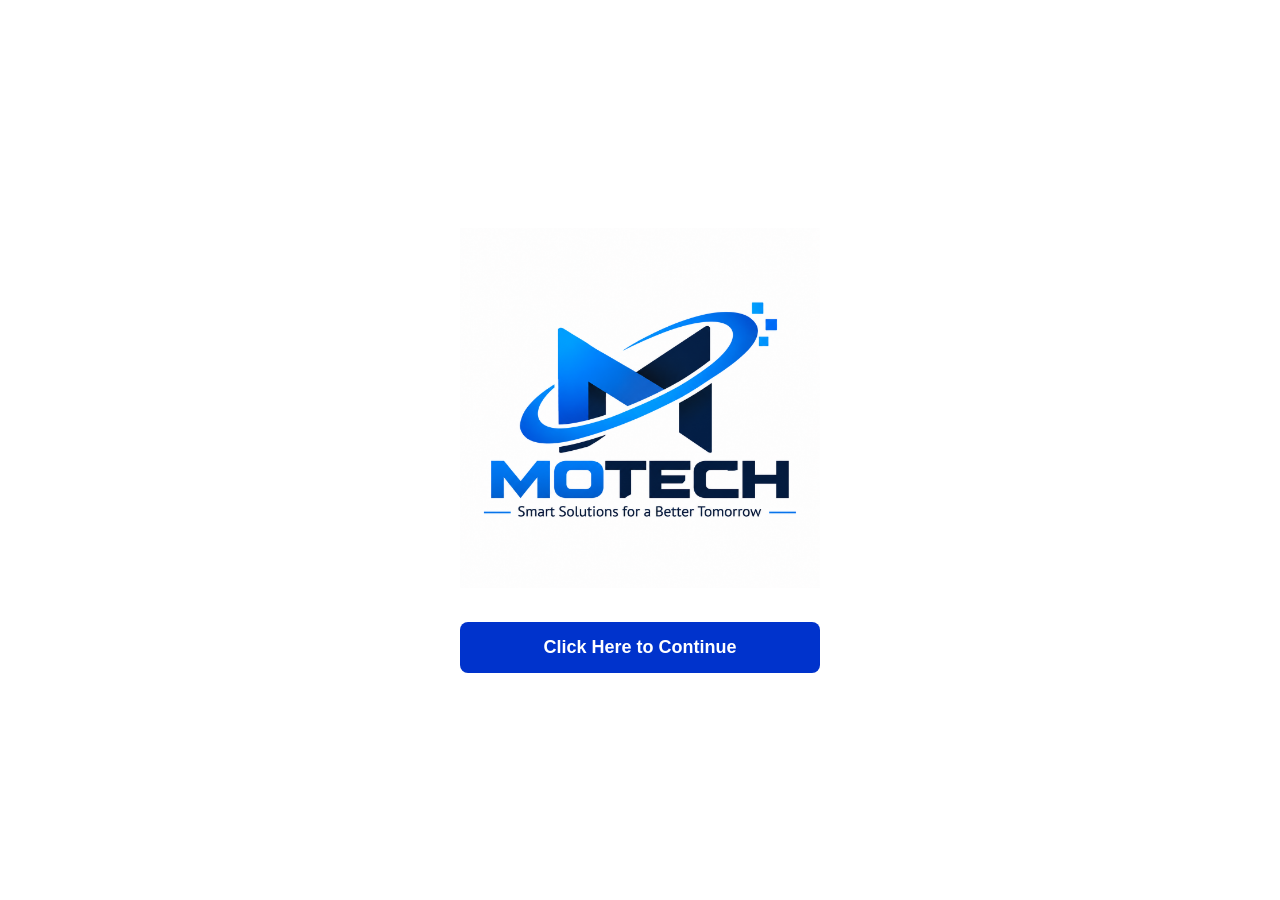
==== index.html @ 63a72506 "Add files via upload" ====
<!DOCTYPE html>
<html lang="en">
<head>
    <meta charset="UTF-8">
    <meta name="viewport" content="width=device-width, initial-scale=1.0">
    <title>Motech</title>
    <link rel="stylesheet" href="style.css">
    <link rel="stylesheet" href="https://cloudflare.com">
</head>
<body>

    <!-- Splash Screen Page -->
    <div id="splash-screen" class="splash-container">
        <img src="MOTECH Logo.png" alt="Motech Logo" class="logo">
        <button id="continue-btn" class="btn">Click Here to Continue</button>
    </div>

    <div id="main-site" class="main-container" style="display: none;">
        
        <!-- Navigation Header -->
        <header class="navbar">
            <nav>
                <ul>
                    <li><a href="#" class="nav-link active">Home</a></li>
                    <li><a href="#" class="nav-link">Our services</a></li>
                    <li><a href="#" class="nav-link">Contact</a></li>
                    <li><a href="#" class="nav-link">About us</a></li>
                </ul>
            </nav>
        </header>

        <!-- Home Page Content Section -->
        <section id="home-section" class="content-section" style="background-image: url('home\ background.jpg');">
            <div class="overlay">
                <div class="home-content">
                    <ul class="services-list">
                        <li>★ Electronic services</li>
                        <li>★ Electrical installations</li>
                        <li>★ Network installation</li>
                    </ul>
                    <p class="hero-text">
                        Motech delivers high-precision electronic services, reliable electrical installation, and high-speed network installation engineered as smart solutions for a better tomorrow
                    </p>
                </div>
            </div>
        </section>

        <!-- Our Services Menu Section -->
        <section id="services-section" class="content-section" style="background-image: url('home\ background.jpg'); display: none;">
            <div class="overlay-services">
                <div class="services-menu-container">
                    <button class="service-menu-btn">Electronic Services</button>
                    <button class="service-menu-btn">Electrical Installations</button>
                    <button class="service-menu-btn">Network Installation</button>
                </div>
            </div>
        </section>
                <!-- Electronic Services Detailed Page -->
        <section id="electronic-services-page" class="content-section scrollable-view" style="display: none;">
            <div class="detailed-services-container">
                
                <!-- 3x3 Grid of Electronic Items -->
                <div class="electronics-grid">
                    <div class="grid-item"><img src="tv.jpg" alt="TV"></div>
                    <div class="grid-item"><img src="phones.jpg" alt="Phone"></div>
                    <div class="grid-item"><img src="electric dry iron.jpg" alt="Iron"></div>
                    
                    <div class="grid-item"><img src="speaker.jpg" alt="Speaker"></div>
                    <div class="grid-item"><img src="electric cattle.jpg" alt="Kettle"></div>
                    <div class="grid-item"><img src="microwave oven.jpg" alt="Microwave"></div>
                    
                    <div class="grid-item"><img src="laptop.jpg" alt="Laptop"></div>
                    <div class="grid-item"><img src="bluetooth radio.jpg" alt="Radio"></div>
                    <div class="grid-item"><img src="headphones.jpg" alt="Headphones"></div>
                </div>

                <!-- Description Text Block -->
                <div class="details-text-block">
                    <p>At MOTECH , we provide professional electronic repair, maintenance,and troubleshooting services for a wide range of electronic devices.</p>
                    <p>From televisions, radios, and mobile phones to speakers, amplifiers, computers, and other electronic equipment, our skilled technicians are dedicated to diagnosing and fixing faults with precision and care.</p>
                    <p>Whether it's a minor repair, component replacement, or a complex electronic problem, we deliver reliable, affordable, and quality solutions to keep your devices working perfectly.</p>
                </div>

                <!-- Back Button -->
                <div class="back-btn-container">
                    <button id="electronic-back-btn" class="back-navigation-btn">Back</button>
                </div>

            </div>
        </section>
                <section id="electrical-installations-page" class="content-section scrollable-view" style="display: none;">
            <div class="detailed-services-container">
                
                <div class="gallery-grid">
                    <div class="gallery-item large"><img src="man in wires.jpg" alt="Electrical Work"></div>
                    <div class="gallery-item-group">
                        <div class="gallery-item small"><img src="house wires.jpg" alt="Wiring"></div>
                        <div class="gallery-item small"><img src="Electricians.jpg" alt="Indoor Work"></div>
                    </div>
                    <div class="gallery-item large"><img src="fan install.jpg" alt="Fan Work"></div>
                </div>

                <h2 class="section-subtitle">Domestic Installation</h2>

                <div class="details-text-block">
                    <p>At MOTECH , we provide reliable and professional electrical installation services for homes, offices, and commercial buildings.</p>
                    <p>From house wiring, lighting systems, ceiling fans, and power sockets to electrical panels and other electrical fittings, our team ensures safe, efficient, and high-quality installations.</p>
                    <p>We bring power to your spaces with precision, safety, and professionalism.</p>
                </div>

                <div class="back-btn-container">
                    <button id="electrical-back-btn" class="back-navigation-btn">Back</button>
                </div>

            </div>
        </section>
                <!-- Network Installation Detailed Page -->
        <section id="network-installation-page" class="content-section scrollable-view" style="display: none;">
            <div class="detailed-services-container">
                
                <div class="gallery-grid">
                    <div class="gallery-item large"><img src="network1.jpg" alt="Network Wall Setup"></div>
                    <div class="gallery-item-group">
                        <div class="gallery-item small"><img src="network2.jpg" alt="Cabling Detail"></div>
                        <div class="gallery-item small"><img src="network3.jpg" alt="Technician Working"></div>
                    </div>
                </div>

                <div class="details-text-block">
                    <p>At MOTECH , we provide reliable network installation and configuration services for homes, offices, and businesses.</p>
                    <p>From router and Wi-Fi access point installation to network cabling, internet setup, and wireless network configuration, we ensure fast, stable, and secure connectivity.</p>
                    <p>Our goal is to keep you connected with efficient networking solutions tailored to your needs.</p>
                </div>

                <div class="back-btn-container">
                    <button id="network-back-btn" class="back-navigation-btn">Back</button>
                </div>

            </div>
        </section>
                <!-- Contact Page Section -->
        <section id="contact-section" class="content-section" style="background-image: url('home\ background.jpg'); display: none;">
            <div class="overlay">
                <div class="contact-content">
                    <h2 class="contact-title">Get In Touch With Us</h2>
                    <p class="contact-intro">
                        Have a project in mind or need professional technical assistance? MOTECH is here to help! Whether you need electronic repairs, electrical installations, or network solutions, we're just a message or call away. Contact us today, and let's find the right solution for your needs.
                    </p>
                    
                                          <div class="contact-methods">
                        <div class="contact-channel">
                            <p class="channel-label"><img src="phone icon.jpg" alt="Phone" class="wa-icon"> Phone:</p>
                            <p class="channel-detail">+ 250 796315285</p>
                            <p class="channel-detail">+ 250 729175748</p>
                        </div>

                        <div class="contact-channel">
                            <p class="channel-label"><img src="email icon.png" alt="Email" class="wa-icon"> Email Address:</p>
                            <p class="channel-detail highlight-email">motechcompany001@gmail.com</p>
                        </div>

                        <div class="contact-channel">
                            <p class="channel-label"><img src="whatsapp icon.jpg" alt="WhatsApp" class="wa-icon"> whatsapp number:</p>
                            <p class="channel-detail">+250 789813896</p>
                        </div>
                    </div>



        </section>
                <!-- About Us Page Section -->
        <section id="about-us-section" class="content-section" style="background-image: url('home\ background.jpg'); display: none;">
            <div class="overlay">
                <div class="about-content">
                    <p class="about-text">
                        MOTECH is a technology and technical services company dedicated to providing reliable solutions in electrical installation, electronic repair, and network installation. We specialize in helping individuals, homes, and businesses solve technical challenges through quality workmanship innovation, and professional service. Although we operate remotely, we are committed to delivering convenient, efficient, and dependable services wherever our clients need us. At MOTECH, our mission is to make technology work better for everyone.
                    </p>
                    
                    <h2 class="about-heading">Our Mission</h2>
                    
                    <p class="about-text">
                        Our mission is to provide affordable, reliable, and high-quality technical services that meet our clients' needs. We aim to deliver practical solutions through professionalism, innovation, and customer satisfaction.
                    </p>
                </div>
            </div>
        </section>






    </div>

    <script src="script.js"></script>
</body>
</html>
---- style.css ----
* {
    margin: 0;
    padding: 0;
    box-sizing: border-box;
    font-family: Arial, sans-serif;
}

body {
    background-color: #ffffff;
    display: flex;
    justify-content: center;
    align-items: center;
    min-height: 100vh;
}

.splash-container {
    text-align: center;
    max-width: 400px;
    width: 100%;
    padding: 20px;
}

.logo {
    max-width: 100%;
    height: auto;
    margin-bottom: 30px;
}

.btn {
    background-color: #0033cc;
    color: #ffffff;
    border: none;
    border-radius: 8px;
    padding: 15px 0;
    width: 100%;
    font-size: 18px;
    font-weight: bold;
    cursor: pointer;
    transition: background-color 0.2s ease;
}

.btn:hover {
    background-color: #002299;
}
/* Navigation Header Styles */
.navbar {
    width: 100%;
    position: fixed;
    top: 0;
    left: 0;
    z-index: 1000;
    padding: 20px;
}

.navbar ul {
    list-style: none;
    display: flex;
    justify-content: flex-start;
    gap: 30px;
    padding-left: 20px;
}

.nav-link {
    color: #ffffff;
    text-decoration: none;
    font-size: 16px;
    font-weight: bold;
    padding-bottom: 5px;
    opacity: 0.8;
    transition: opacity 0.2s ease;
}

.nav-link:hover, .nav-link.active {
    opacity: 1;
}

.nav-link.active {
    border-bottom: 3px solid #ffffff;
}

.main-container {
    width: 100%;
    min-height: 100vh;
}

.content-section {
    width: 100%;
    height: 100vh;
    background-size: cover;
    background-position: center;
    background-repeat: no-repeat;
    position: relative;
}

.overlay {
    background-color: rgba(0, 0, 0, 0.65);
    width: 100%;
    height: 100%;
    display: flex;
    align-items: flex-start;
    padding-top: 100px;
    padding-left: 40px;
}

.home-content {
    max-width: 800px;
    color: #ffffff;
}

.services-list {
    list-style: none;
    margin-bottom: 30px;
}

.services-list li {
    font-size: 18px;
    margin-bottom: 10px;
    font-weight: 500;
}

.hero-text {
    font-size: 24px;
    line-height: 1.5;
    font-weight: bold;
}
.overlay-services {
    background-color: rgba(0, 0, 0, 0.65);
    width: 100%;
    height: 100%;
    display: flex;
    justify-content: center;
    align-items: center;
    padding: 20px;
}

.services-menu-container {
    display: flex;
    flex-direction: column;
    gap: 20px;
    width: 100%;
    max-width: 600px;
}

.service-menu-btn {
    background-color: #e0e0e0;
    color: #000000;
    border: none;
    border-radius: 12px;
    padding: 25px 20px;
    font-size: 22px;
    font-weight: bold;
    text-align: center;
    cursor: pointer;
    box-shadow: 0 4px 6px rgba(0, 0, 0, 0.1);
    transition: background-color 0.2s ease, transform 0.1s ease;
}

.service-menu-btn:hover {
    background-color: #d0d0d0;
    transform: translateY(-2px);
}
/* Scrollable View Configuration */
.scrollable-view {
    height: 100vh;
    overflow-y: auto;
    background-color: #ffffff;
    padding-top: 80px;
}

.detailed-services-container {
    max-width: 600px;
    margin: 0 auto;
    padding: 20px;
    display: flex;
    flex-direction: column;
    align-items: center;
}

/* 3x3 Grid of Electronic Items */
.electronics-grid {
    display: grid;
    grid-template-columns: repeat(3, 150px);
    gap: 25px;
    justify-content: center;
    margin-bottom: 40px;
}

.grid-item {
    display: flex;
    justify-content: center;
    align-items: center;
    width: 150px;
    height: 130px;
}

.grid-item img {
    max-width: 100%;
    max-height: 100%;
    object-fit: contain;
}

/* Description Text Block */
.details-text-block {
    color: #333333;
    font-size: 16px;
    line-height: 1.6;
    text-align: left;
    margin-bottom: 40px;
    width: 100%;
}

.details-text-block p {
    margin-bottom: 15px;
}

/* Centered Back Button styling */
.back-btn-container {
    width: 100%;
    display: flex;
    justify-content: center;
    margin-bottom: 40px;
}

.back-navigation-btn {
    background-color: #d8d8d8;
    color: #0033cc;
    border: none;
    border-radius: 12px;
    padding: 15px 60px;
    font-size: 18px;
    font-weight: bold;
    cursor: pointer;
    transition: background-color 0.2s ease;
}

.back-navigation-btn:hover {
    background-color: #c8c8c8;
}
.gallery-grid {
    display: flex;
    gap: 15px;
    width: 100%;
    margin-bottom: 30px;
}

.gallery-item {
    flex: 1;
    display: flex;
    justify-content: center;
    align-items: center;
    overflow: hidden;
}

.gallery-item.large {
    height: 320px;
}

.gallery-item-group {
    flex: 1;
    display: flex;
    flex-direction: column;
    gap: 15px;
    height: 320px;
}

.gallery-item.small {
    height: 152px;
}

.gallery-grid img {
    width: 100%;
    height: 100%;
    object-fit: cover;
    border-radius: 4px;
}

.section-subtitle {
    color: #0033cc;
    font-size: 24px;
    font-weight: bold;
    text-align: center;
    margin-bottom: 25px;
    width: 100%;
}
.contact-content {
    max-width: 800px;
    color: #ffffff;
    margin-top: 40px;
}

.contact-title {
    font-size: 32px;
    font-weight: bold;
    margin-bottom: 20px;
}

.contact-intro {
    font-size: 16px;
    line-height: 1.6;
    margin-bottom: 35px;
    opacity: 0.9;
}

.contact-methods {
    display: flex;
    flex-direction: column;
    gap: 25px;
}

.contact-channel {
    display: flex;
    flex-direction: column;
    gap: 5px;
}

.channel-label {
    font-size: 18px;
    font-weight: bold;
    display: flex;
    align-items: center;
    gap: 10px;
}

.channel-label i {
    font-size: 18px;
    width: 20px;
}

.wa-icon {
    width: 20px;
    height: 20px;
    object-fit: contain;
}

.channel-detail {
    font-size: 16px;
    padding-left: 30px;
}

.highlight-email {
    font-weight: bold;
}
.about-content {
    max-width: 800px;
    color: #ffffff;
    margin-top: 40px;
}

.about-text {
    font-size: 16px;
    line-height: 1.6;
    margin-bottom: 30px;
    text-align: left;
}

.about-heading {
    font-size: 28px;
    font-weight: bold;
    margin-top: 20px;
    margin-bottom: 20px;
}
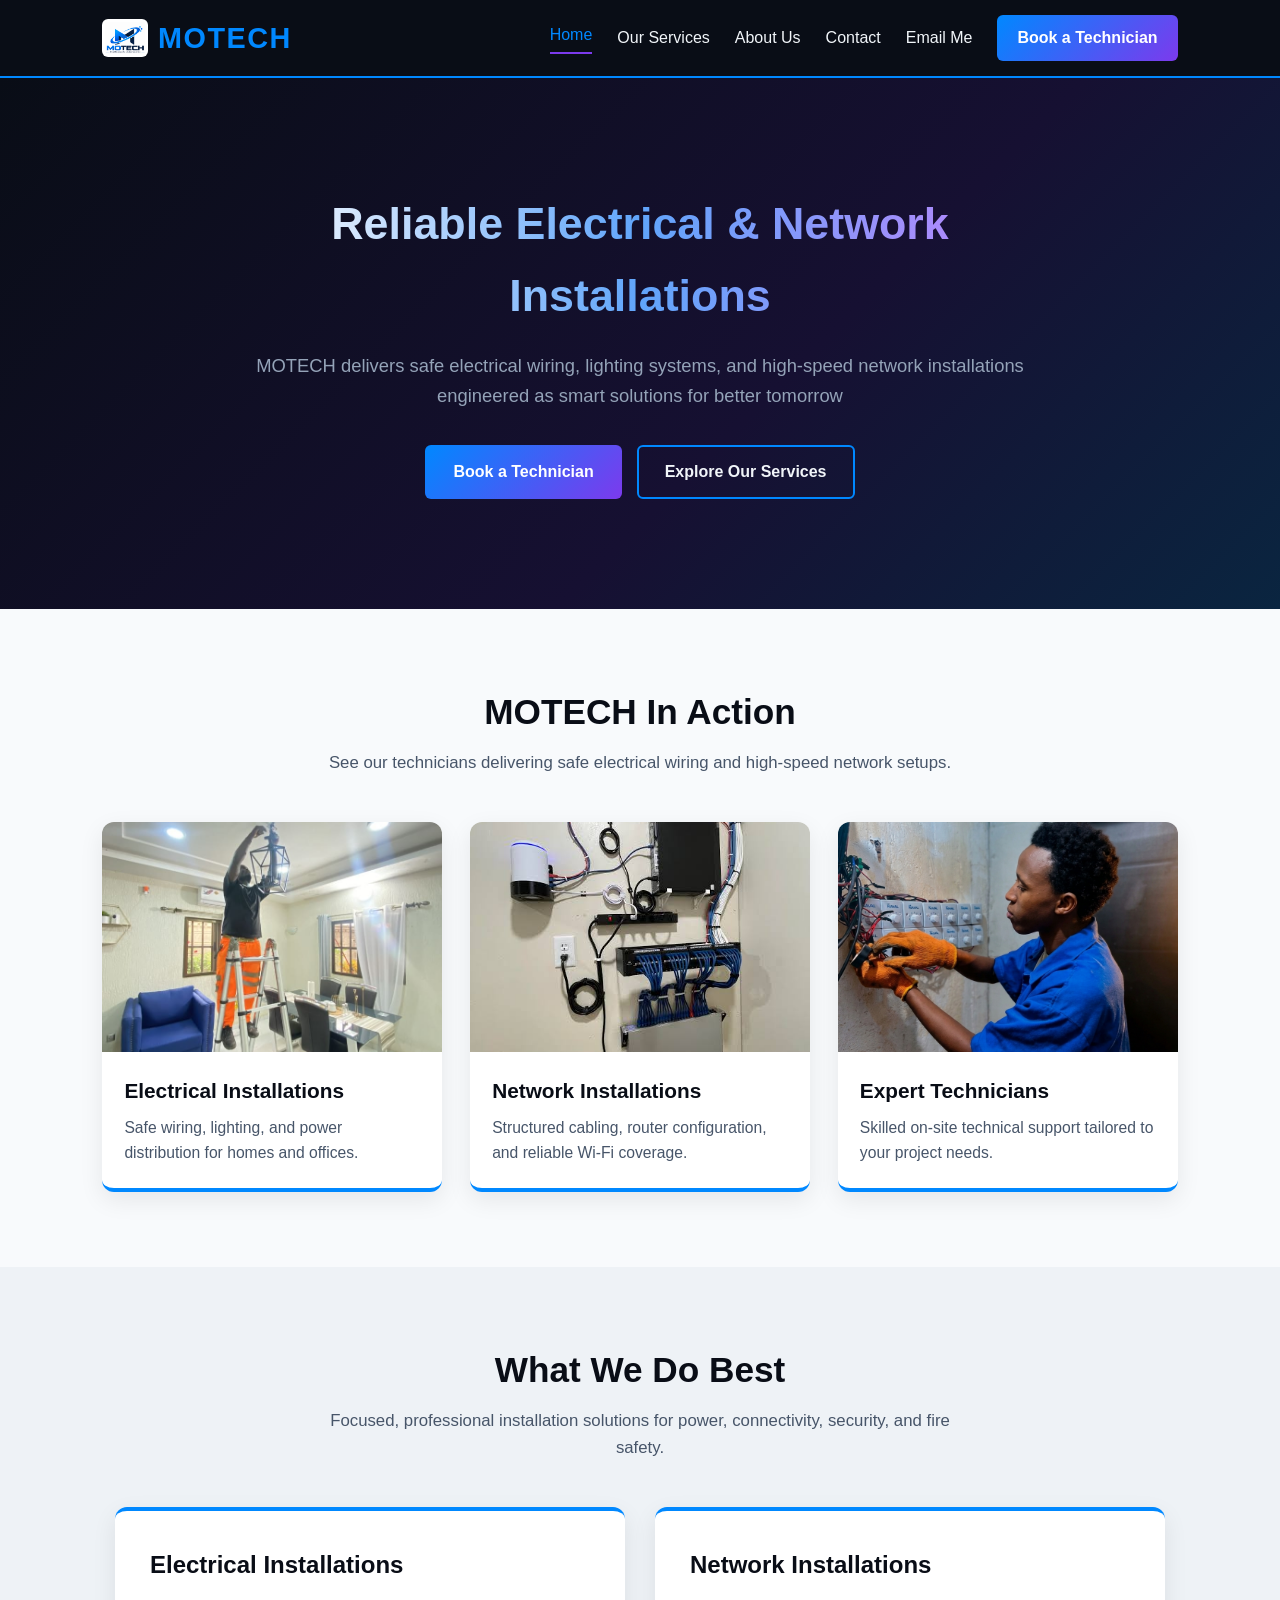
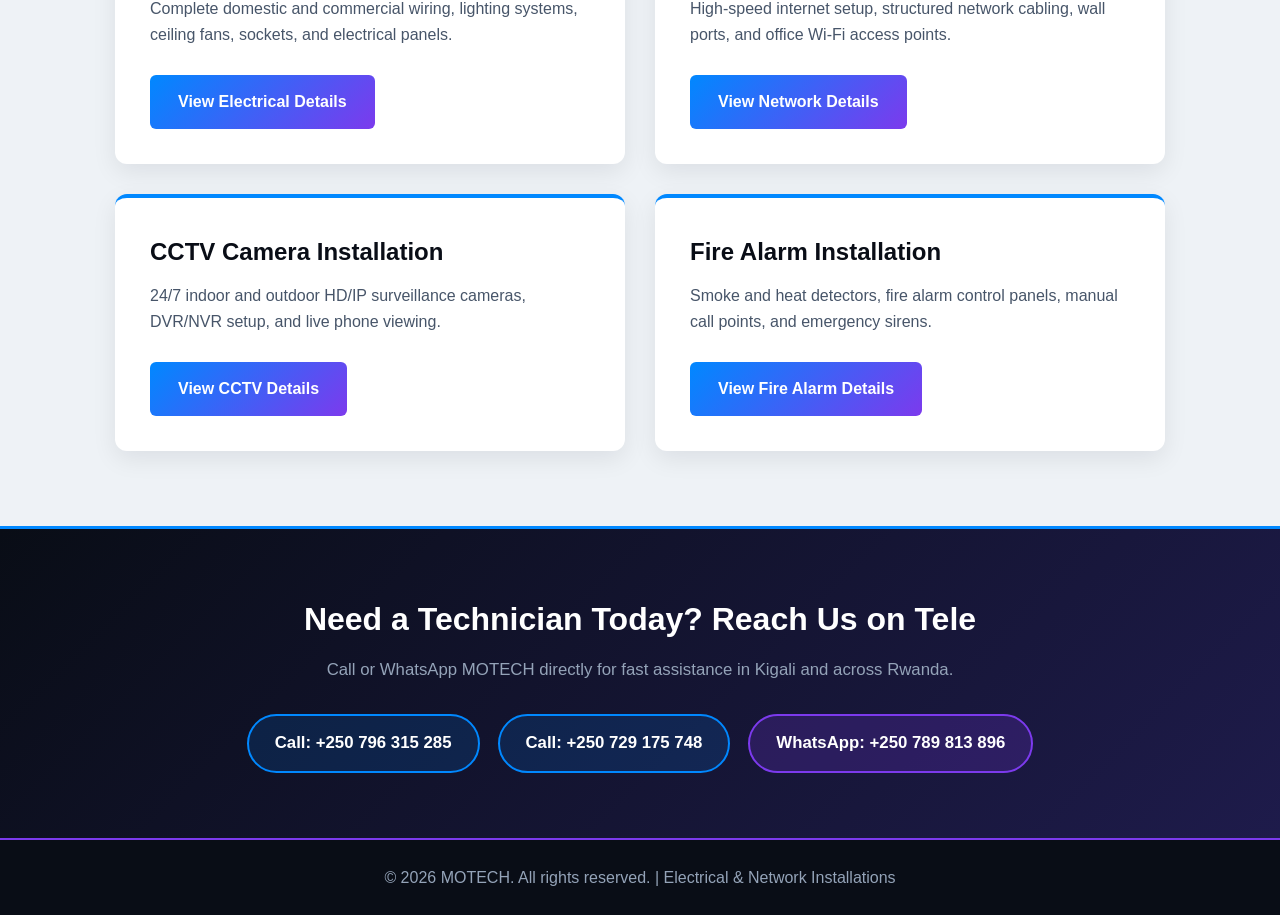
==== commit 1ee1fe86: "Add files via upload" ====
--- a/index.html
+++ b/index.html
@@ -3,194 +3,127 @@
 <head>
     <meta charset="UTF-8">
     <meta name="viewport" content="width=device-width, initial-scale=1.0">
-    <title>Motech</title>
+    <title>MOTECH | Home - Electrical & Network Installations</title>
     <link rel="stylesheet" href="style.css">
-    <link rel="stylesheet" href="https://cloudflare.com">
 </head>
 <body>
 
-    <!-- Splash Screen Page -->
-    <div id="splash-screen" class="splash-container">
-        <img src="MOTECH Logo.png" alt="Motech Logo" class="logo">
-        <button id="continue-btn" class="btn">Click Here to Continue</button>
-    </div>
+    <!-- Navigation Bar -->
+    <header class="navbar">
+        <div class="logo">
+            <a href="index.html">
+                <img src="logo.png" alt="MOTECH Logo" class="nav-logo">
+                <span>MOTECH</span>
+            </a>
+        </div>
+        
+        <nav class="nav-links" id="navLinks">
+            <a href="index.html" class="active">Home</a>
+            <a href="services.html">Our Services</a>
+            <a href="about.html">About Us</a>
+            <a href="contact.html">Contact</a>
+            <a href="https://google.com" target="_blank">Email Me</a>            <a href="book.html" class="book-btn">Book a Technician</a>
+        </nav>
 
-    <div id="main-site" class="main-container" style="display: none;">
-        
-        <!-- Navigation Header -->
-        <header class="navbar">
-            <nav>
-                <ul>
-                    <li><a href="#" class="nav-link active">Home</a></li>
-                    <li><a href="#" class="nav-link">Our services</a></li>
-                    <li><a href="#" class="nav-link">Contact</a></li>
-                    <li><a href="#" class="nav-link">About us</a></li>
-                </ul>
-            </nav>
-        </header>
+        <!-- Mobile Menu Icon -->
+        <div class="menu-icon" id="menuIcon">&#9776;</div>
+    </header>
 
-        <!-- Home Page Content Section -->
-        <section id="home-section" class="content-section" style="background-image: url('home\ background.jpg');">
-            <div class="overlay">
-                <div class="home-content">
-                    <ul class="services-list">
-                        <li>★ Electronic services</li>
-                        <li>★ Electrical installations</li>
-                        <li>★ Network installation</li>
-                    </ul>
-                    <p class="hero-text">
-                        Motech delivers high-precision electronic services, reliable electrical installation, and high-speed network installation engineered as smart solutions for a better tomorrow
-                    </p>
+    <!-- Home / Hero Section -->
+    <section class="hero">
+        <div class="hero-content">
+            <h1>Reliable Electrical & Network Installations</h1>
+            <p>MOTECH delivers safe electrical wiring, lighting systems, and high-speed network installations engineered as smart solutions for better tomorrow</p>
+            
+            <div class="hero-buttons">
+                <a href="book.html" class="btn-primary">Book a Technician</a>
+                <a href="services.html" class="btn-secondary">Explore Our Services</a>
+            </div>
+        </div>
+    </section>
+
+    <!-- Our Work / Technician Photo Gallery -->
+    <section class="home-gallery">
+        <h2>MOTECH In Action</h2>
+        <p class="section-subtitle">See our technicians delivering safe electrical wiring and high-speed network setups.</p>
+
+        <div class="gallery-grid">
+            <div class="gallery-card">
+                <img src="Electricians.jpg" alt="MOTECH Electrical Installation">
+                <div class="gallery-caption">
+                    <h3>Electrical Installations</h3>
+                    <p>Safe wiring, lighting, and power distribution for homes and offices.</p>
                 </div>
             </div>
-        </section>
 
-        <!-- Our Services Menu Section -->
-        <section id="services-section" class="content-section" style="background-image: url('home\ background.jpg'); display: none;">
-            <div class="overlay-services">
-                <div class="services-menu-container">
-                    <button class="service-menu-btn">Electronic Services</button>
-                    <button class="service-menu-btn">Electrical Installations</button>
-                    <button class="service-menu-btn">Network Installation</button>
+            <div class="gallery-card">
+                <img src="network2.jpg" alt="MOTECH Network Cabling and Setup">
+                <div class="gallery-caption">
+                    <h3>Network Installations</h3>
+                    <p>Structured cabling, router configuration, and reliable Wi-Fi coverage.</p>
                 </div>
             </div>
-        </section>
-                <!-- Electronic Services Detailed Page -->
-        <section id="electronic-services-page" class="content-section scrollable-view" style="display: none;">
-            <div class="detailed-services-container">
-                
-                <!-- 3x3 Grid of Electronic Items -->
-                <div class="electronics-grid">
-                    <div class="grid-item"><img src="tv.jpg" alt="TV"></div>
-                    <div class="grid-item"><img src="phones.jpg" alt="Phone"></div>
-                    <div class="grid-item"><img src="electric dry iron.jpg" alt="Iron"></div>
-                    
-                    <div class="grid-item"><img src="speaker.jpg" alt="Speaker"></div>
-                    <div class="grid-item"><img src="electric cattle.jpg" alt="Kettle"></div>
-                    <div class="grid-item"><img src="microwave oven.jpg" alt="Microwave"></div>
-                    
-                    <div class="grid-item"><img src="laptop.jpg" alt="Laptop"></div>
-                    <div class="grid-item"><img src="bluetooth radio.jpg" alt="Radio"></div>
-                    <div class="grid-item"><img src="headphones.jpg" alt="Headphones"></div>
+
+            <div class="gallery-card">
+                <img src="Zion.jpg" alt="MOTECH Technician On-Site">
+                <div class="gallery-caption">
+                    <h3>Expert Technicians</h3>
+                    <p>Skilled on-site technical support tailored to your project needs.</p>
                 </div>
+            </div>
+        </div>
+    </section>
 
-                <!-- Description Text Block -->
-                <div class="details-text-block">
-                    <p>At MOTECH , we provide professional electronic repair, maintenance,and troubleshooting services for a wide range of electronic devices.</p>
-                    <p>From televisions, radios, and mobile phones to speakers, amplifiers, computers, and other electronic equipment, our skilled technicians are dedicated to diagnosing and fixing faults with precision and care.</p>
-                    <p>Whether it's a minor repair, component replacement, or a complex electronic problem, we deliver reliable, affordable, and quality solutions to keep your devices working perfectly.</p>
-                </div>
+    <!-- Quick Services Overview -->
+    <!-- Quick Services Overview -->
+    <section class="home-services-preview">
+        <h2>What We Do Best</h2>
+        <p class="section-subtitle">Focused, professional installation solutions for power, connectivity, security, and fire safety.</p>
 
-                <!-- Back Button -->
-                <div class="back-btn-container">
-                    <button id="electronic-back-btn" class="back-navigation-btn">Back</button>
-                </div>
+        <div class="services-container">
+            <div class="service-card">
+                <h3>Electrical Installations</h3>
+                <p>Complete domestic and commercial wiring, lighting systems, ceiling fans, sockets, and electrical panels.</p>
+                <a href="electrical.html" class="btn-primary">View Electrical Details</a>
+            </div>
 
+            <div class="service-card">
+                <h3>Network Installations</h3>
+                <p>High-speed internet setup, structured network cabling, wall ports, and office Wi-Fi access points.</p>
+                <a href="network.html" class="btn-primary">View Network Details</a>
             </div>
-        </section>
-                <section id="electrical-installations-page" class="content-section scrollable-view" style="display: none;">
-            <div class="detailed-services-container">
-                
-                <div class="gallery-grid">
-                    <div class="gallery-item large"><img src="man in wires.jpg" alt="Electrical Work"></div>
-                    <div class="gallery-item-group">
-                        <div class="gallery-item small"><img src="house wires.jpg" alt="Wiring"></div>
-                        <div class="gallery-item small"><img src="Electricians.jpg" alt="Indoor Work"></div>
-                    </div>
-                    <div class="gallery-item large"><img src="fan install.jpg" alt="Fan Work"></div>
-                </div>
 
-                <h2 class="section-subtitle">Domestic Installation</h2>
+            <div class="service-card">
+                <h3>CCTV Camera Installation</h3>
+                <p>24/7 indoor and outdoor HD/IP surveillance cameras, DVR/NVR setup, and live phone viewing.</p>
+                <a href="cctv.html" class="btn-primary">View CCTV Details</a>
+            </div>
 
-                <div class="details-text-block">
-                    <p>At MOTECH , we provide reliable and professional electrical installation services for homes, offices, and commercial buildings.</p>
-                    <p>From house wiring, lighting systems, ceiling fans, and power sockets to electrical panels and other electrical fittings, our team ensures safe, efficient, and high-quality installations.</p>
-                    <p>We bring power to your spaces with precision, safety, and professionalism.</p>
-                </div>
-
-                <div class="back-btn-container">
-                    <button id="electrical-back-btn" class="back-navigation-btn">Back</button>
-                </div>
-
+            <div class="service-card">
+                <h3>Fire Alarm Installation</h3>
+                <p>Smoke and heat detectors, fire alarm control panels, manual call points, and emergency sirens.</p>
+                <a href="fire-alarm.html" class="btn-primary">View Fire Alarm Details</a>
             </div>
-        </section>
-                <!-- Network Installation Detailed Page -->
-        <section id="network-installation-page" class="content-section scrollable-view" style="display: none;">
-            <div class="detailed-services-container">
-                
-                <div class="gallery-grid">
-                    <div class="gallery-item large"><img src="network1.jpg" alt="Network Wall Setup"></div>
-                    <div class="gallery-item-group">
-                        <div class="gallery-item small"><img src="network2.jpg" alt="Cabling Detail"></div>
-                        <div class="gallery-item small"><img src="network3.jpg" alt="Technician Working"></div>
-                    </div>
-                </div>
-
-                <div class="details-text-block">
-                    <p>At MOTECH , we provide reliable network installation and configuration services for homes, offices, and businesses.</p>
-                    <p>From router and Wi-Fi access point installation to network cabling, internet setup, and wireless network configuration, we ensure fast, stable, and secure connectivity.</p>
-                    <p>Our goal is to keep you connected with efficient networking solutions tailored to your needs.</p>
-                </div>
-
-                <div class="back-btn-container">
-                    <button id="network-back-btn" class="back-navigation-btn">Back</button>
-                </div>
-
-            </div>
-        </section>
-                <!-- Contact Page Section -->
-        <section id="contact-section" class="content-section" style="background-image: url('home\ background.jpg'); display: none;">
-            <div class="overlay">
-                <div class="contact-content">
-                    <h2 class="contact-title">Get In Touch With Us</h2>
-                    <p class="contact-intro">
-                        Have a project in mind or need professional technical assistance? MOTECH is here to help! Whether you need electronic repairs, electrical installations, or network solutions, we're just a message or call away. Contact us today, and let's find the right solution for your needs.
-                    </p>
-                    
-                                          <div class="contact-methods">
-                        <div class="contact-channel">
-                            <p class="channel-label"><img src="phone icon.jpg" alt="Phone" class="wa-icon"> Phone:</p>
-                            <p class="channel-detail">+ 250 796315285</p>
-                            <p class="channel-detail">+ 250 729175748</p>
-                        </div>
-
-                        <div class="contact-channel">
-                            <p class="channel-label"><img src="email icon.png" alt="Email" class="wa-icon"> Email Address:</p>
-                            <p class="channel-detail highlight-email">motechcompany001@gmail.com</p>
-                        </div>
-
-                        <div class="contact-channel">
-                            <p class="channel-label"><img src="whatsapp icon.jpg" alt="WhatsApp" class="wa-icon"> whatsapp number:</p>
-                            <p class="channel-detail">+250 789813896</p>
-                        </div>
-                    </div>
+        </div>
+    </section>
 
 
 
-        </section>
-                <!-- About Us Page Section -->
-        <section id="about-us-section" class="content-section" style="background-image: url('home\ background.jpg'); display: none;">
-            <div class="overlay">
-                <div class="about-content">
-                    <p class="about-text">
-                        MOTECH is a technology and technical services company dedicated to providing reliable solutions in electrical installation, electronic repair, and network installation. We specialize in helping individuals, homes, and businesses solve technical challenges through quality workmanship innovation, and professional service. Although we operate remotely, we are committed to delivering convenient, efficient, and dependable services wherever our clients need us. At MOTECH, our mission is to make technology work better for everyone.
-                    </p>
-                    
-                    <h2 class="about-heading">Our Mission</h2>
-                    
-                    <p class="about-text">
-                        Our mission is to provide affordable, reliable, and high-quality technical services that meet our clients' needs. We aim to deliver practical solutions through professionalism, innovation, and customer satisfaction.
-                    </p>
-                </div>
-            </div>
-        </section>
+    <!-- Us on Tele / Quick Contact Strip -->
+    <section class="tele-banner">
+        <h2>Need a Technician Today? Reach Us on Tele</h2>
+        <p>Call or WhatsApp MOTECH directly for fast assistance in Kigali and across Rwanda.</p>
+        <div class="tele-numbers">
+            <a href="tel:+250796315285" class="tele-pill">Call: +250 796 315 285</a>
+            <a href="tel:+250729175748" class="tele-pill">Call: +250 729 175 748</a>
+            <a href="https://wa.me" target="_blank" class="tele-pill whatsapp-pill">WhatsApp: +250 789 813 896</a>
+        </div>
+    </section>
 
-
-
-
-
-
-    </div>
+    <!-- Footer -->
+    <footer class="footer">
+        <p>&copy; 2026 MOTECH. All rights reserved. | Electrical & Network Installations</p>
+    </footer>
 
     <script src="script.js"></script>
 </body>
--- a/style.css
+++ b/style.css
@@ -1,361 +1,627 @@
+/* Global Reset & Color Variables */
+:root {
+    --bg-dark: #090D16;
+    --bg-card: #111827;
+    --bg-light: #F8FAFC;
+    --motech-blue: #0088FF;
+    --motech-purple: #7C3AED;
+    --text-dark: #1E293B;
+    --text-light: #F1F5F9;
+    --text-muted: #94A3B8;
+}
+
 * {
     margin: 0;
     padding: 0;
     box-sizing: border-box;
-    font-family: Arial, sans-serif;
+    font-family: 'Segoe UI', Tahoma, Geneva, Verdana, sans-serif;
+    scroll-behavior: smooth;
 }
 
 body {
-    background-color: #ffffff;
+    background-color: var(--bg-light);
+    color: var(--text-dark);
+    line-height: 1.6;
+}
+
+/* Navigation Bar */
+.navbar {
+    background-color: var(--bg-dark);
+    padding: 15px 8%;
+    display: flex;
+    justify-content: space-between;
+    align-items: center;
+    position: sticky;
+    top: 0;
+    z-index: 1000;
+    border-bottom: 2px solid var(--motech-blue);
+}
+
+.logo a {
+    color: var(--motech-blue);
+    font-size: 1.8rem;
+    font-weight: 800;
+    text-decoration: none;
+    letter-spacing: 1.5px;
+}
+
+.nav-links {
+    display: flex;
+    align-items: center;
+    gap: 25px;
+}
+
+.nav-links a {
+    color: var(--text-light);
+    text-decoration: none;
+    font-weight: 500;
+    transition: color 0.3s ease;
+}
+
+.nav-links a:hover {
+    color: var(--motech-blue);
+}
+
+.nav-links .book-btn {
+    background: linear-gradient(135deg, var(--motech-blue), var(--motech-purple));
+    padding: 10px 20px;
+    border-radius: 6px;
+    color: #FFFFFF;
+    font-weight: 600;
+}
+
+.nav-links .book-btn:hover {
+    opacity: 0.9;
+    color: #FFFFFF;
+}
+
+.menu-icon {
+    display: none;
+    color: var(--text-light);
+    font-size: 1.8rem;
+    cursor: pointer;
+}
+
+/* Home / Hero Section */
+.hero {
+    background: linear-gradient(135deg, #090D16 0%, #161032 60%, #0A2540 100%);
+    color: var(--text-light);
+    padding: 110px 8%;
+    text-align: center;
+}
+
+.hero-content {
+    max-width: 800px;
+    margin: 0 auto;
+}
+
+.hero h1 {
+    font-size: 2.8rem;
+    margin-bottom: 20px;
+    background: linear-gradient(to right, #FFFFFF, #60A5FA, #C084FC);
+    -webkit-background-clip: text;
+    -webkit-text-fill-color: transparent;
+}
+
+.hero p {
+    font-size: 1.15rem;
+    color: var(--text-muted);
+    margin-bottom: 35px;
+}
+
+.hero-buttons {
     display: flex;
     justify-content: center;
-    align-items: center;
-    min-height: 100vh;
-}
-
-.splash-container {
-    text-align: center;
-    max-width: 400px;
-    width: 100%;
-    padding: 20px;
-}
-
-.logo {
-    max-width: 100%;
-    height: auto;
-    margin-bottom: 30px;
-}
-
-.btn {
-    background-color: #0033cc;
-    color: #ffffff;
+    gap: 15px;
+    flex-wrap: wrap;
+}
+
+.btn-primary {
+    background: linear-gradient(135deg, var(--motech-blue), var(--motech-purple));
+    color: #FFFFFF;
+    padding: 14px 28px;
+    border-radius: 6px;
+    text-decoration: none;
+    font-weight: 600;
     border: none;
-    border-radius: 8px;
-    padding: 15px 0;
-    width: 100%;
-    font-size: 18px;
-    font-weight: bold;
     cursor: pointer;
-    transition: background-color 0.2s ease;
-}
-
-.btn:hover {
-    background-color: #002299;
-}
-/* Navigation Header Styles */
-.navbar {
-    width: 100%;
-    position: fixed;
-    top: 0;
-    left: 0;
-    z-index: 1000;
-    padding: 20px;
-}
-
-.navbar ul {
-    list-style: none;
-    display: flex;
-    justify-content: flex-start;
-    gap: 30px;
-    padding-left: 20px;
-}
-
-.nav-link {
-    color: #ffffff;
+    font-size: 1rem;
+    transition: transform 0.2s ease, opacity 0.2s ease;
+}
+
+.btn-primary:hover {
+    transform: translateY(-2px);
+    opacity: 0.95;
+}
+
+.btn-secondary {
+    background-color: transparent;
+    color: var(--text-light);
+    border: 2px solid var(--motech-blue);
+    padding: 12px 26px;
+    border-radius: 6px;
     text-decoration: none;
-    font-size: 16px;
-    font-weight: bold;
-    padding-bottom: 5px;
-    opacity: 0.8;
-    transition: opacity 0.2s ease;
-}
-
-.nav-link:hover, .nav-link.active {
-    opacity: 1;
-}
-
-.nav-link.active {
-    border-bottom: 3px solid #ffffff;
-}
-
-.main-container {
-    width: 100%;
-    min-height: 100vh;
-}
-
-.content-section {
-    width: 100%;
-    height: 100vh;
-    background-size: cover;
-    background-position: center;
-    background-repeat: no-repeat;
-    position: relative;
-}
-
-.overlay {
-    background-color: rgba(0, 0, 0, 0.65);
-    width: 100%;
-    height: 100%;
-    display: flex;
-    align-items: flex-start;
-    padding-top: 100px;
-    padding-left: 40px;
-}
-
-.home-content {
-    max-width: 800px;
-    color: #ffffff;
-}
-
-.services-list {
-    list-style: none;
-    margin-bottom: 30px;
-}
-
-.services-list li {
-    font-size: 18px;
+    font-weight: 600;
+    transition: background-color 0.3s ease;
+}
+
+.btn-secondary:hover {
+    background-color: var(--motech-blue);
+    color: #FFFFFF;
+}
+/* Active Navigation Link */
+.nav-links a.active:not(.book-btn) {
+    color: var(--motech-blue);
+    border-bottom: 2px solid var(--motech-purple);
+    padding-bottom: 4px;
+}
+
+/* Shared Page Layout */
+.page-section {
+    padding: 70px 8%;
+    min-height: 75vh;
+}
+
+.page-section h2 {
+    text-align: center;
+    font-size: 2.3rem;
+    color: var(--bg-dark);
     margin-bottom: 10px;
-    font-weight: 500;
-}
-
-.hero-text {
-    font-size: 24px;
-    line-height: 1.5;
-    font-weight: bold;
-}
-.overlay-services {
-    background-color: rgba(0, 0, 0, 0.65);
-    width: 100%;
-    height: 100%;
+}
+
+.section-subtitle {
+    text-align: center;
+    color: #475569;
+    max-width: 650px;
+    margin: 0 auto 45px auto;
+    font-size: 1.05rem;
+}
+
+.section-cta {
+    text-align: center;
+    margin-top: 45px;
     display: flex;
     justify-content: center;
-    align-items: center;
-    padding: 20px;
-}
-
-.services-menu-container {
-    display: flex;
-    flex-direction: column;
-    gap: 20px;
+    gap: 15px;
+    flex-wrap: wrap;
+}
+
+/* Our Services Cards */
+.services-container {
+    display: grid;
+    grid-template-columns: repeat(2, 1fr);
+    gap: 30px;
+    max-width: 1050px;
+    margin: 0 auto;
+}
+
+.service-card {
+    background-color: #FFFFFF;
+    padding: 35px;
+    border-radius: 12px;
+    box-shadow: 0 8px 24px rgba(9, 13, 22, 0.08);
+    border-top: 4px solid var(--motech-blue);
+    transition: transform 0.3s ease, border-color 0.3s ease;
+}
+
+.service-card:hover {
+    transform: translateY(-5px);
+    border-top-color: var(--motech-purple);
+}
+
+.service-card h3 {
+    color: var(--bg-dark);
+    font-size: 1.5rem;
+    margin-bottom: 12px;
+}
+
+.service-card p {
+    color: #475569;
+    margin-bottom: 18px;
+}
+
+.service-card ul {
+    list-style: none;
+}
+
+.service-card ul li {
+    padding: 8px 0;
+    border-bottom: 1px solid #E2E8F0;
+    color: var(--text-dark);
+}
+
+.service-card ul li::before {
+    content: "✔ ";
+    color: var(--motech-purple);
+    font-weight: bold;
+    margin-right: 6px;
+}
+
+/* About Us Section */
+.about-container {
+    max-width: 850px;
+    margin: 0 auto;
+    text-align: center;
+}
+
+.about-text {
+    font-size: 1.1rem;
+    color: #334155;
+    margin-bottom: 35px;
+}
+
+.mission-box {
+    background: linear-gradient(135deg, #090D16, #1E1B4B);
+    color: var(--text-light);
+    padding: 35px;
+    border-radius: 12px;
+    border-left: 5px solid var(--motech-blue);
+}
+
+.mission-box h3 {
+    color: #60A5FA;
+    font-size: 1.4rem;
+    margin-bottom: 10px;
+}
+
+.about .btn-secondary {
+    color: var(--bg-dark);
+}
+
+.about .btn-secondary:hover {
+    color: #FFFFFF;
+}
+
+/* Contact & Email Me Section */
+.contact-container {
+    display: grid;
+    grid-template-columns: repeat(auto-fit, minmax(260px, 1fr));
+    gap: 25px;
+    max-width: 1050px;
+    margin: 0 auto;
+}
+
+.contact-card {
+    background-color: #FFFFFF;
+    padding: 30px;
+    border-radius: 12px;
+    text-align: center;
+    box-shadow: 0 8px 24px rgba(9, 13, 22, 0.08);
+    border-bottom: 4px solid var(--motech-purple);
+}
+
+.contact-card h3 {
+    color: var(--bg-dark);
+    margin-bottom: 15px;
+    font-size: 1.35rem;
+}
+
+.contact-card p {
+    margin-bottom: 12px;
+    color: #475569;
+}
+
+.contact-card a:not(.btn-primary) {
+    color: var(--motech-blue);
+    font-weight: 600;
+    text-decoration: none;
+}
+
+.contact-card a:not(.btn-primary):hover {
+    text-decoration: underline;
+}
+
+.contact-card .btn-primary {
+    display: inline-block;
+    margin-top: 10px;
+}
+
+/* Book a Technician Form */
+.book-container {
+    max-width: 650px;
+    margin: 0 auto;
+    background-color: #FFFFFF;
+    padding: 40px;
+    border-radius: 12px;
+    box-shadow: 0 10px 30px rgba(9, 13, 22, 0.1);
+    border-top: 5px solid var(--motech-purple);
+}
+
+.form-group {
+    margin-bottom: 20px;
+}
+
+.form-group label {
+    display: block;
+    font-weight: 600;
+    margin-bottom: 6px;
+    color: var(--bg-dark);
+}
+
+.form-group input,
+.form-group select,
+.form-group textarea {
     width: 100%;
-    max-width: 600px;
-}
-
-.service-menu-btn {
-    background-color: #e0e0e0;
-    color: #000000;
-    border: none;
-    border-radius: 12px;
-    padding: 25px 20px;
-    font-size: 22px;
-    font-weight: bold;
-    text-align: center;
-    cursor: pointer;
-    box-shadow: 0 4px 6px rgba(0, 0, 0, 0.1);
-    transition: background-color 0.2s ease, transform 0.1s ease;
-}
-
-.service-menu-btn:hover {
-    background-color: #d0d0d0;
-    transform: translateY(-2px);
-}
-/* Scrollable View Configuration */
-.scrollable-view {
-    height: 100vh;
-    overflow-y: auto;
-    background-color: #ffffff;
-    padding-top: 80px;
-}
-
-.detailed-services-container {
-    max-width: 600px;
-    margin: 0 auto;
-    padding: 20px;
-    display: flex;
-    flex-direction: column;
-    align-items: center;
-}
-
-/* 3x3 Grid of Electronic Items */
-.electronics-grid {
-    display: grid;
-    grid-template-columns: repeat(3, 150px);
-    gap: 25px;
-    justify-content: center;
-    margin-bottom: 40px;
-}
-
-.grid-item {
-    display: flex;
-    justify-content: center;
-    align-items: center;
-    width: 150px;
-    height: 130px;
-}
-
-.grid-item img {
-    max-width: 100%;
-    max-height: 100%;
-    object-fit: contain;
-}
-
-/* Description Text Block */
-.details-text-block {
-    color: #333333;
-    font-size: 16px;
-    line-height: 1.6;
-    text-align: left;
-    margin-bottom: 40px;
+    padding: 12px 14px;
+    border: 1.5px solid #CBD5E1;
+    border-radius: 8px;
+    font-size: 1rem;
+    transition: border-color 0.3s ease;
+}
+
+.form-group input:focus,
+.form-group select:focus,
+.form-group textarea:focus {
+    outline: none;
+    border-color: var(--motech-blue);
+}
+
+.book-container .btn-primary {
     width: 100%;
-}
-
-.details-text-block p {
-    margin-bottom: 15px;
-}
-
-/* Centered Back Button styling */
-.back-btn-container {
-    width: 100%;
-    display: flex;
-    justify-content: center;
-    margin-bottom: 40px;
-}
-
-.back-navigation-btn {
-    background-color: #d8d8d8;
-    color: #0033cc;
-    border: none;
-    border-radius: 12px;
-    padding: 15px 60px;
-    font-size: 18px;
-    font-weight: bold;
-    cursor: pointer;
-    transition: background-color 0.2s ease;
-}
-
-.back-navigation-btn:hover {
-    background-color: #c8c8c8;
-}
-.gallery-grid {
-    display: flex;
-    gap: 15px;
-    width: 100%;
-    margin-bottom: 30px;
-}
-
-.gallery-item {
-    flex: 1;
-    display: flex;
-    justify-content: center;
-    align-items: center;
-    overflow: hidden;
-}
-
-.gallery-item.large {
-    height: 320px;
-}
-
-.gallery-item-group {
-    flex: 1;
-    display: flex;
-    flex-direction: column;
-    gap: 15px;
-    height: 320px;
-}
-
-.gallery-item.small {
-    height: 152px;
-}
-
-.gallery-grid img {
-    width: 100%;
-    height: 100%;
-    object-fit: cover;
-    border-radius: 4px;
-}
-
-.section-subtitle {
-    color: #0033cc;
-    font-size: 24px;
-    font-weight: bold;
-    text-align: center;
-    margin-bottom: 25px;
-    width: 100%;
-}
-.contact-content {
-    max-width: 800px;
-    color: #ffffff;
-    margin-top: 40px;
-}
-
-.contact-title {
-    font-size: 32px;
-    font-weight: bold;
-    margin-bottom: 20px;
-}
-
-.contact-intro {
-    font-size: 16px;
-    line-height: 1.6;
-    margin-bottom: 35px;
-    opacity: 0.9;
-}
-
-.contact-methods {
-    display: flex;
-    flex-direction: column;
-    gap: 25px;
-}
-
-.contact-channel {
-    display: flex;
-    flex-direction: column;
-    gap: 5px;
-}
-
-.channel-label {
-    font-size: 18px;
-    font-weight: bold;
+    font-size: 1.05rem;
+}
+
+.form-message {
+    margin-top: 20px;
+    text-align: center;
+    font-weight: 600;
+    padding: 12px;
+    border-radius: 8px;
+    display: none;
+}
+
+.form-message.success {
+    display: block;
+    background-color: #DCFCE7;
+    color: #166534;
+    border: 1px solid #86EFAC;
+}
+
+.form-message.error {
+    display: block;
+    background-color: #FEE2E2;
+    color: #991B1B;
+    border: 1px solid #FCA5A5;
+}
+
+/* Footer */
+.footer {
+    background-color: var(--bg-dark);
+    color: var(--text-muted);
+    text-align: center;
+    padding: 25px 8%;
+    border-top: 2px solid var(--motech-purple);
+}
+    /* Mobile Responsive Menu */
+@media (max-width: 850px) {
+    .menu-icon {
+        display: block;
+    }
+
+    .services-container {
+        grid-template-columns: 1fr;
+    }
+
+
+    .nav-links {
+        display: none;
+        flex-direction: column;
+        position: absolute;
+        top: 68px;
+        left: 0;
+        width: 100%;
+        background-color: var(--bg-dark);
+        padding: 20px 0;
+        border-bottom: 2px solid var(--motech-blue);
+    }
+
+    .nav-links.show {
+        display: flex;
+    }
+
+    .hero h1 {
+        font-size: 2.1rem;
+    }
+
+    .book-container {
+        padding: 25px;
+    }
+}
+/* Navbar Logo Alignment & Size */
+.logo a {
     display: flex;
     align-items: center;
     gap: 10px;
 }
 
-.channel-label i {
-    font-size: 18px;
-    width: 20px;
-}
-
-.wa-icon {
-    width: 20px;
-    height: 20px;
-    object-fit: contain;
-}
-
-.channel-detail {
-    font-size: 16px;
-    padding-left: 30px;
-}
-
-.highlight-email {
+.nav-logo {
+    height: 38px;
+    width: auto;
+    background-color: #FFFFFF;
+    padding: 3px;
+    border-radius: 6px;
+}
+/* Home Page Photo Gallery */
+.home-gallery {
+    padding: 75px 8%;
+    background-color: var(--bg-light);
+}
+
+.home-gallery h2,
+.home-services-preview h2 {
+    text-align: center;
+    font-size: 2.2rem;
+    color: var(--bg-dark);
+    margin-bottom: 10px;
+}
+
+.gallery-grid {
+    display: grid;
+    grid-template-columns: repeat(auto-fit, minmax(290px, 1fr));
+    gap: 28px;
+    max-width: 1100px;
+    margin: 0 auto;
+}
+
+.gallery-card {
+    background-color: #FFFFFF;
+    border-radius: 12px;
+    overflow: hidden;
+    box-shadow: 0 8px 24px rgba(9, 13, 22, 0.08);
+    border-bottom: 4px solid var(--motech-blue);
+    transition: transform 0.3s ease, border-color 0.3s ease;
+}
+
+.gallery-card:hover {
+    transform: translateY(-6px);
+    border-bottom-color: var(--motech-purple);
+}
+
+.gallery-card img {
+    width: 100%;
+    height: 230px;
+    object-fit: cover;
+    display: block;
+}
+
+.gallery-caption {
+    padding: 22px;
+}
+
+.gallery-caption h3 {
+    color: var(--bg-dark);
+    font-size: 1.3rem;
+    margin-bottom: 8px;
+}
+
+.gallery-caption p {
+    color: #475569;
+    font-size: 0.98rem;
+}
+
+/* Home Services Preview */
+.home-services-preview {
+    padding: 75px 8%;
+    background-color: #EEF2F6;
+}
+
+.home-services-preview .btn-primary {
+    display: inline-block;
+    margin-top: 10px;
+}
+
+/* Us on Tele Banner */
+.tele-banner {
+    background: linear-gradient(135deg, #090D16 0%, #1E1B4B 100%);
+    color: var(--text-light);
+    padding: 65px 8%;
+    text-align: center;
+    border-top: 3px solid var(--motech-blue);
+}
+
+.tele-banner h2 {
+    font-size: 2rem;
+    margin-bottom: 12px;
+    color: #FFFFFF;
+}
+
+.tele-banner p {
+    color: var(--text-muted);
+    margin-bottom: 30px;
+    font-size: 1.05rem;
+}
+
+.tele-numbers {
+    display: flex;
+    justify-content: center;
+    gap: 18px;
+    flex-wrap: wrap;
+}
+
+.tele-pill {
+    background-color: rgba(0, 136, 255, 0.15);
+    border: 2px solid var(--motech-blue);
+    color: #FFFFFF;
+    padding: 14px 26px;
+    border-radius: 50px;
+    text-decoration: none;
+    font-weight: 600;
+    font-size: 1.05rem;
+    transition: all 0.3s ease;
+}
+
+.tele-pill:hover {
+    background-color: var(--motech-blue);
+    transform: translateY(-2px);
+}
+
+.whatsapp-pill {
+    border-color: var(--motech-purple);
+    background-color: rgba(124, 58, 237, 0.2);
+}
+
+.whatsapp-pill:hover {
+    background-color: var(--motech-purple);
+}
+/* Service Detail Pages & Back Button */
+.detail-wrapper {
+    max-width: 1050px;
+    margin: 0 auto;
+}
+
+.back-btn {
+    display: inline-block;
+    background-color: var(--bg-dark);
+    color: #FFFFFF;
+    padding: 10px 20px;
+    border-radius: 6px;
+    text-decoration: none;
+    font-weight: 600;
+    margin-bottom: 25px;
+    border: 2px solid var(--motech-blue);
+    transition: all 0.3s ease;
+}
+
+.back-btn:hover {
+    background-color: var(--motech-blue);
+    transform: translateX(-3px);
+}
+
+.detail-info-box {
+    background-color: #FFFFFF;
+    padding: 35px;
+    border-radius: 12px;
+    margin-top: 40px;
+    box-shadow: 0 8px 24px rgba(9, 13, 22, 0.08);
+    border-left: 5px solid var(--motech-purple);
+}
+
+.detail-info-box h3 {
+    color: var(--bg-dark);
+    font-size: 1.5rem;
+    margin-bottom: 14px;
+}
+
+.detail-info-box p {
+    color: #475569;
+    margin-bottom: 20px;
+    font-size: 1.05rem;
+}
+
+.detail-info-box ul {
+    list-style: none;
+    margin-bottom: 25px;
+}
+
+.detail-info-box ul li {
+    padding: 10px 0;
+    border-bottom: 1px solid #E2E8F0;
+    color: var(--text-dark);
+}
+
+.detail-info-box ul li::before {
+    content: "✔ ";
+    color: var(--motech-blue);
     font-weight: bold;
-}
-.about-content {
-    max-width: 800px;
-    color: #ffffff;
-    margin-top: 40px;
-}
-
-.about-text {
-    font-size: 16px;
-    line-height: 1.6;
-    margin-bottom: 30px;
-    text-align: left;
-}
-
-.about-heading {
-    font-size: 28px;
-    font-weight: bold;
-    margin-top: 20px;
-    margin-bottom: 20px;
-}
+    margin-right: 8px;
+}
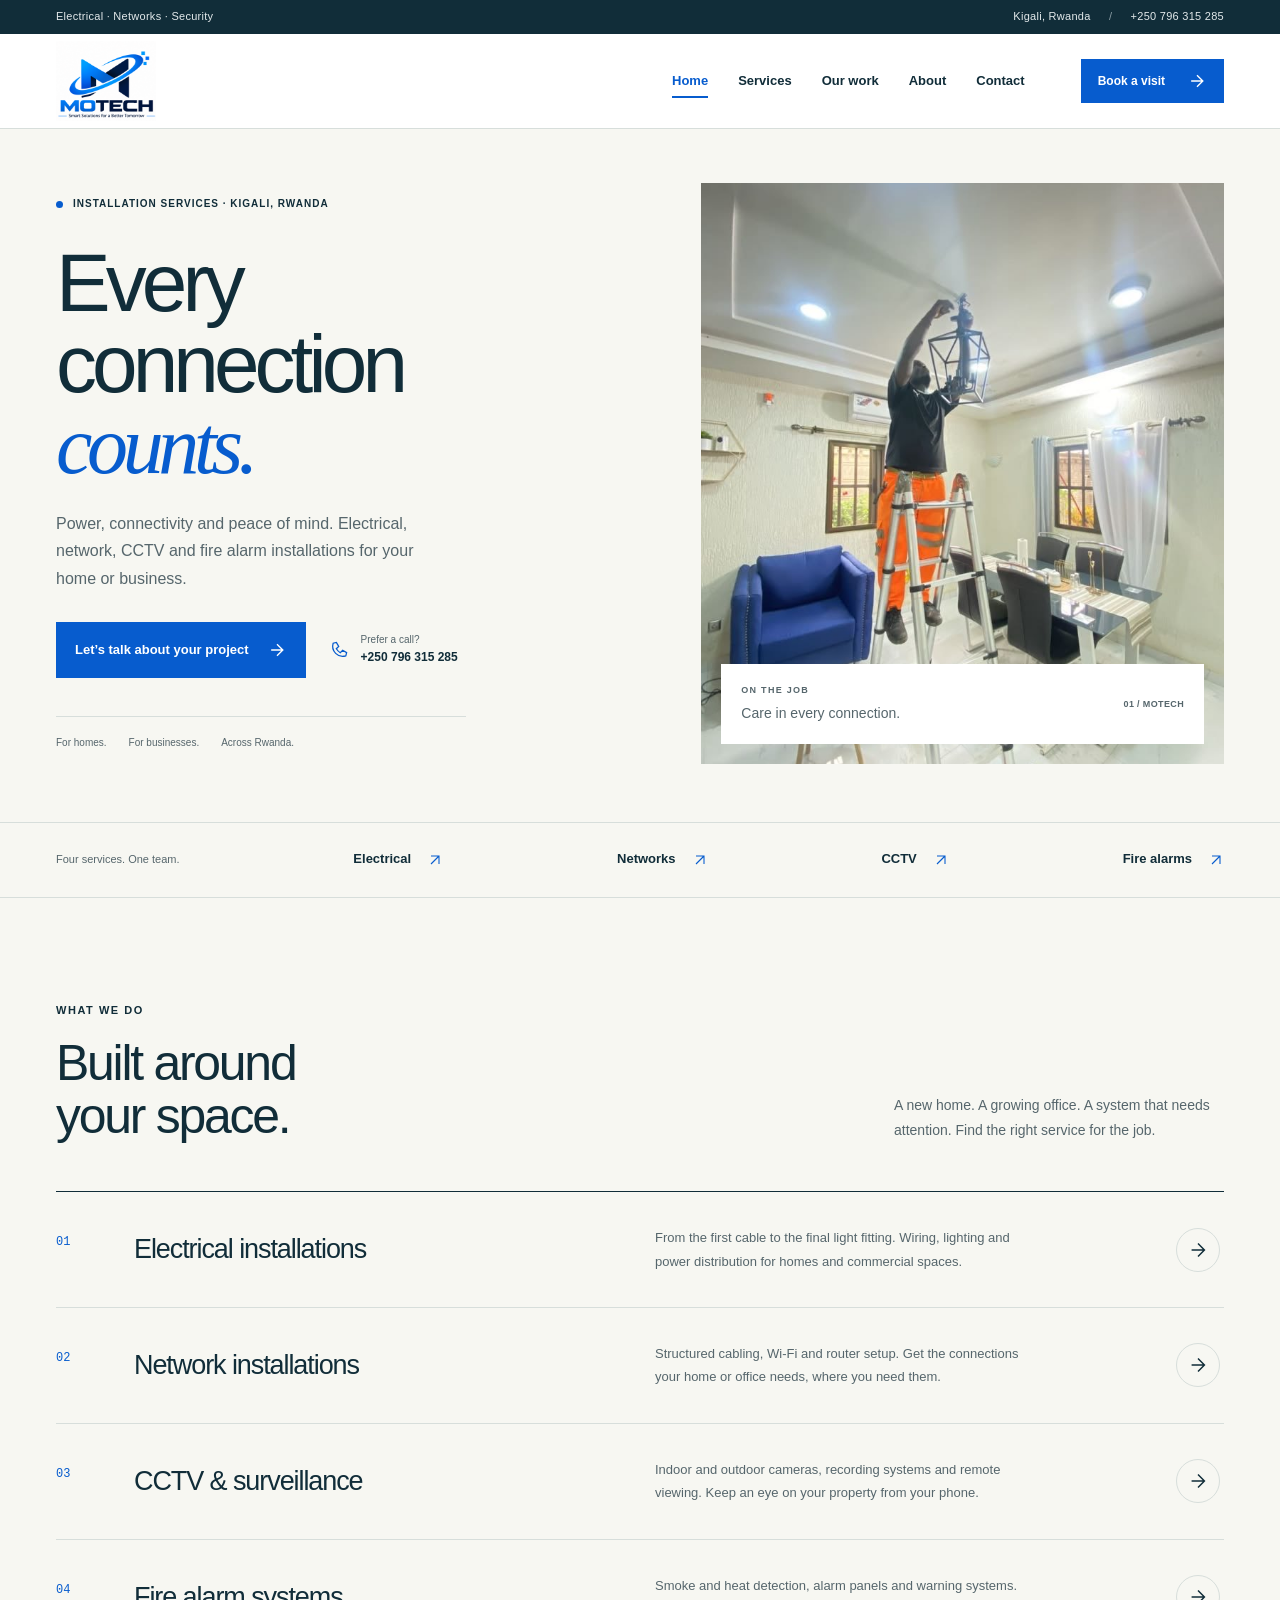
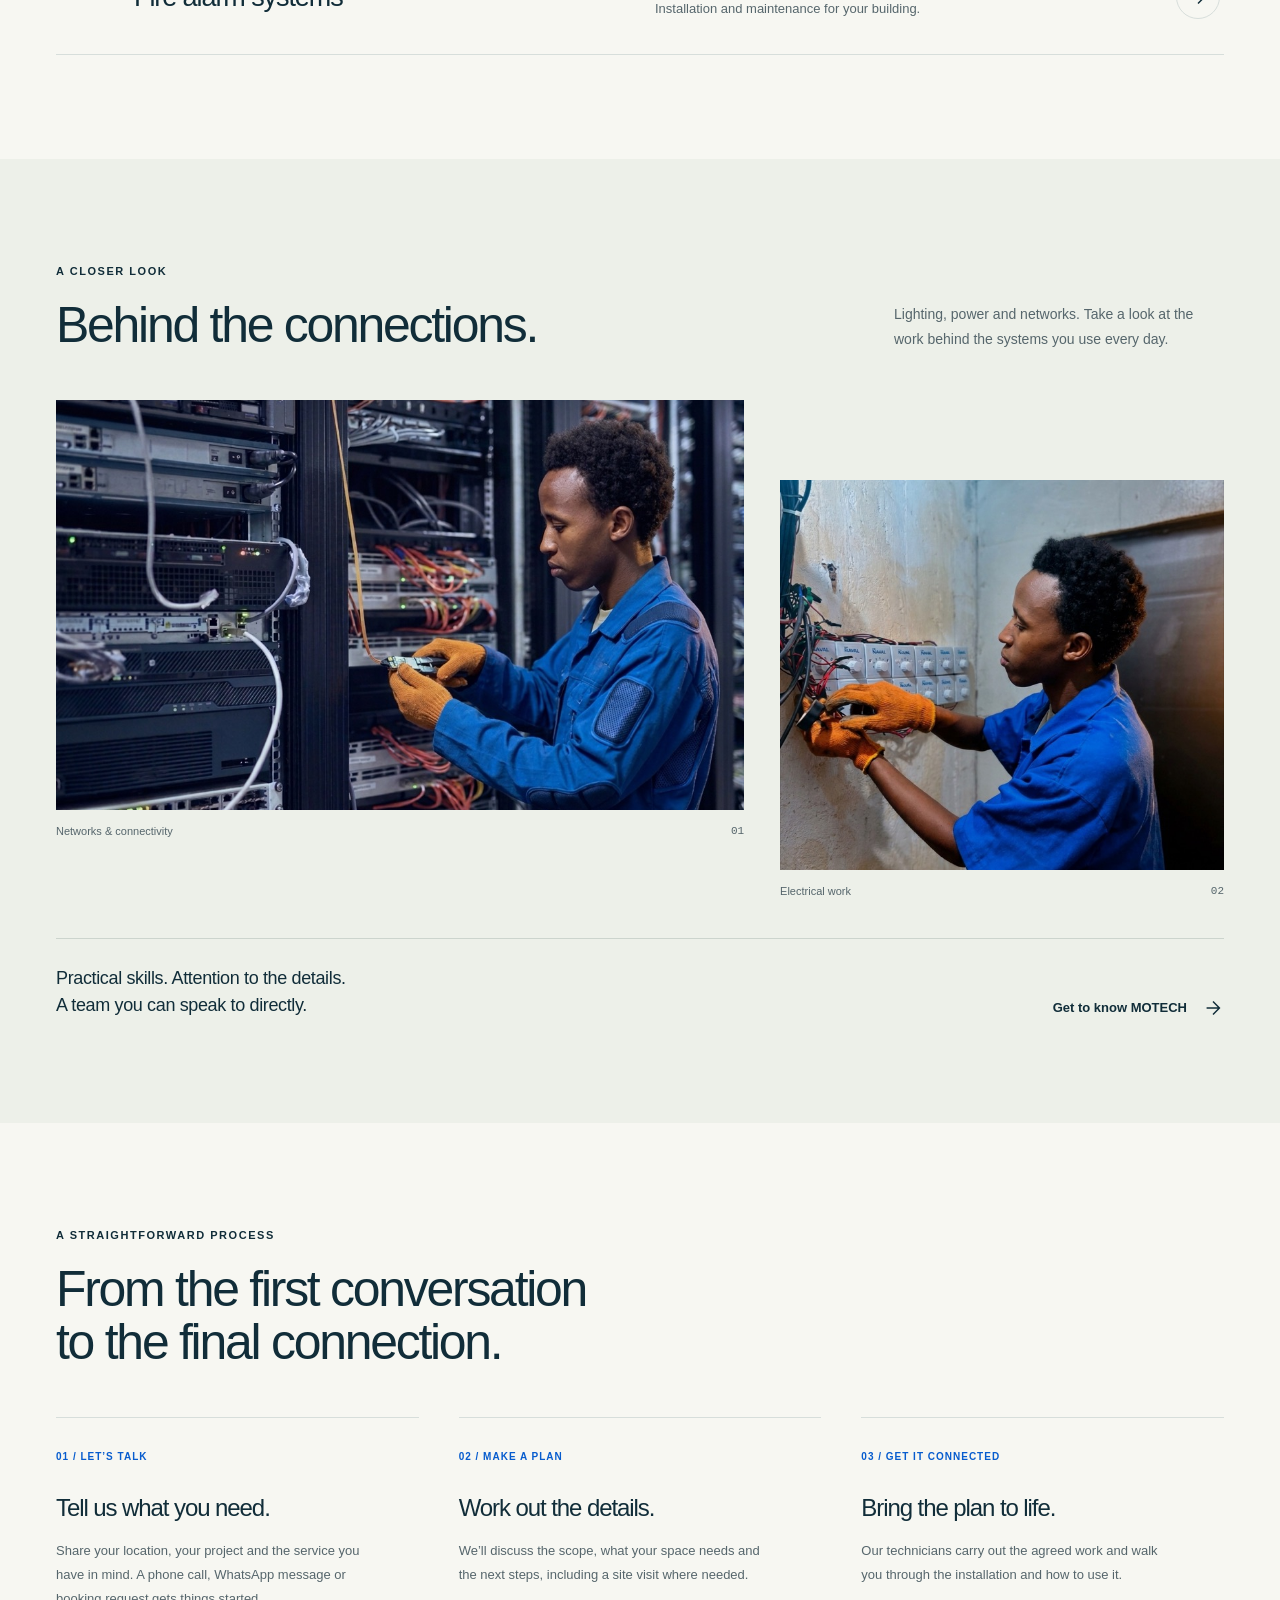
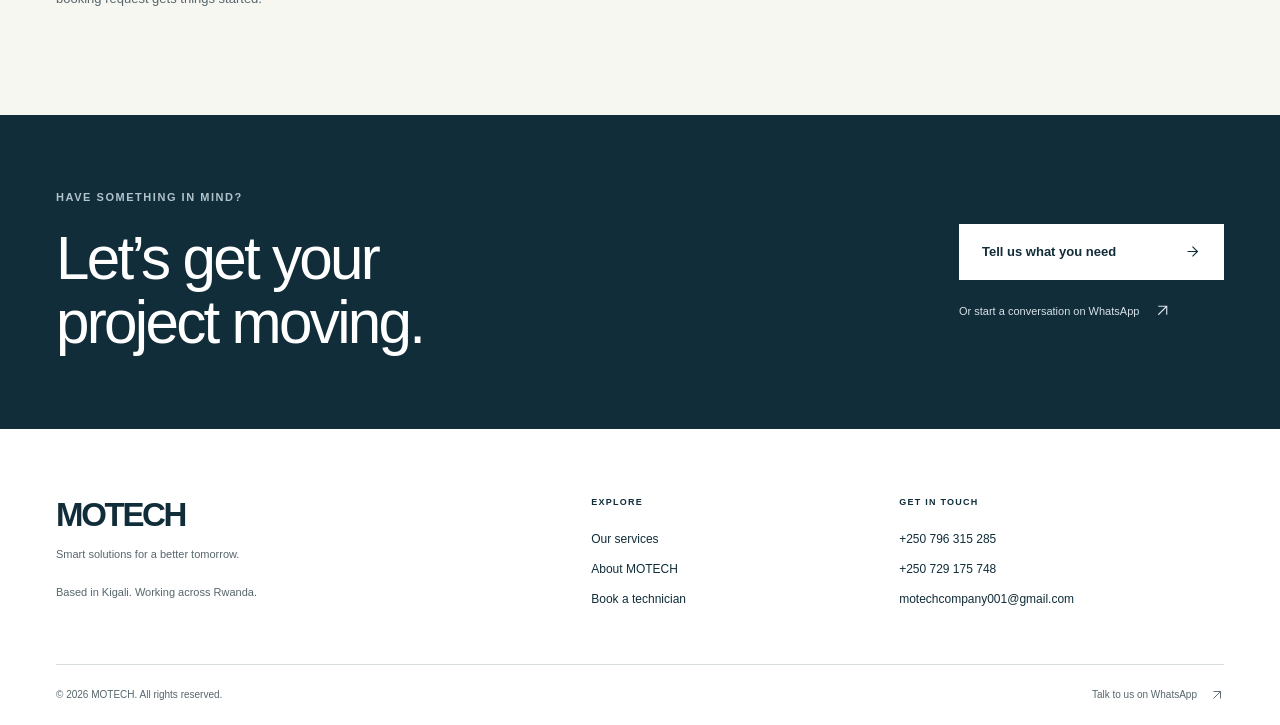
==== commit bd7f243b: "Redesign MOTECH website and improve booking and contact flows" ====
--- a/index.html
+++ b/index.html
@@ -1,130 +1,470 @@
-<!DOCTYPE html>
-<html lang="en">
-<head>
-    <meta charset="UTF-8">
-    <meta name="viewport" content="width=device-width, initial-scale=1.0">
-    <title>MOTECH | Home - Electrical & Network Installations</title>
-    <link rel="stylesheet" href="style.css">
-</head>
-<body>
-
-    <!-- Navigation Bar -->
-    <header class="navbar">
-        <div class="logo">
-            <a href="index.html">
-                <img src="logo.png" alt="MOTECH Logo" class="nav-logo">
-                <span>MOTECH</span>
-            </a>
-        </div>
-        
-        <nav class="nav-links" id="navLinks">
-            <a href="index.html" class="active">Home</a>
-            <a href="services.html">Our Services</a>
-            <a href="about.html">About Us</a>
-            <a href="contact.html">Contact</a>
-            <a href="https://google.com" target="_blank">Email Me</a>            <a href="book.html" class="book-btn">Book a Technician</a>
-        </nav>
-
-        <!-- Mobile Menu Icon -->
-        <div class="menu-icon" id="menuIcon">&#9776;</div>
-    </header>
-
-    <!-- Home / Hero Section -->
-    <section class="hero">
-        <div class="hero-content">
-            <h1>Reliable Electrical & Network Installations</h1>
-            <p>MOTECH delivers safe electrical wiring, lighting systems, and high-speed network installations engineered as smart solutions for better tomorrow</p>
-            
-            <div class="hero-buttons">
-                <a href="book.html" class="btn-primary">Book a Technician</a>
-                <a href="services.html" class="btn-secondary">Explore Our Services</a>
-            </div>
-        </div>
-    </section>
-
-    <!-- Our Work / Technician Photo Gallery -->
-    <section class="home-gallery">
-        <h2>MOTECH In Action</h2>
-        <p class="section-subtitle">See our technicians delivering safe electrical wiring and high-speed network setups.</p>
-
-        <div class="gallery-grid">
-            <div class="gallery-card">
-                <img src="Electricians.jpg" alt="MOTECH Electrical Installation">
-                <div class="gallery-caption">
-                    <h3>Electrical Installations</h3>
-                    <p>Safe wiring, lighting, and power distribution for homes and offices.</p>
-                </div>
-            </div>
-
-            <div class="gallery-card">
-                <img src="network2.jpg" alt="MOTECH Network Cabling and Setup">
-                <div class="gallery-caption">
-                    <h3>Network Installations</h3>
-                    <p>Structured cabling, router configuration, and reliable Wi-Fi coverage.</p>
-                </div>
-            </div>
-
-            <div class="gallery-card">
-                <img src="Zion.jpg" alt="MOTECH Technician On-Site">
-                <div class="gallery-caption">
-                    <h3>Expert Technicians</h3>
-                    <p>Skilled on-site technical support tailored to your project needs.</p>
-                </div>
-            </div>
-        </div>
-    </section>
-
-    <!-- Quick Services Overview -->
-    <!-- Quick Services Overview -->
-    <section class="home-services-preview">
-        <h2>What We Do Best</h2>
-        <p class="section-subtitle">Focused, professional installation solutions for power, connectivity, security, and fire safety.</p>
-
-        <div class="services-container">
-            <div class="service-card">
-                <h3>Electrical Installations</h3>
-                <p>Complete domestic and commercial wiring, lighting systems, ceiling fans, sockets, and electrical panels.</p>
-                <a href="electrical.html" class="btn-primary">View Electrical Details</a>
-            </div>
-
-            <div class="service-card">
-                <h3>Network Installations</h3>
-                <p>High-speed internet setup, structured network cabling, wall ports, and office Wi-Fi access points.</p>
-                <a href="network.html" class="btn-primary">View Network Details</a>
-            </div>
-
-            <div class="service-card">
-                <h3>CCTV Camera Installation</h3>
-                <p>24/7 indoor and outdoor HD/IP surveillance cameras, DVR/NVR setup, and live phone viewing.</p>
-                <a href="cctv.html" class="btn-primary">View CCTV Details</a>
-            </div>
-
-            <div class="service-card">
-                <h3>Fire Alarm Installation</h3>
-                <p>Smoke and heat detectors, fire alarm control panels, manual call points, and emergency sirens.</p>
-                <a href="fire-alarm.html" class="btn-primary">View Fire Alarm Details</a>
-            </div>
-        </div>
-    </section>
-
-
-
-    <!-- Us on Tele / Quick Contact Strip -->
-    <section class="tele-banner">
-        <h2>Need a Technician Today? Reach Us on Tele</h2>
-        <p>Call or WhatsApp MOTECH directly for fast assistance in Kigali and across Rwanda.</p>
-        <div class="tele-numbers">
-            <a href="tel:+250796315285" class="tele-pill">Call: +250 796 315 285</a>
-            <a href="tel:+250729175748" class="tele-pill">Call: +250 729 175 748</a>
-            <a href="https://wa.me" target="_blank" class="tele-pill whatsapp-pill">WhatsApp: +250 789 813 896</a>
-        </div>
-    </section>
-
-    <!-- Footer -->
-    <footer class="footer">
-        <p>&copy; 2026 MOTECH. All rights reserved. | Electrical & Network Installations</p>
-    </footer>
-
-    <script src="script.js"></script>
-</body>
-</html>
+<!doctype html>
+<html lang="en">
+  <head>
+    <meta charset="utf-8" />
+    <meta name="viewport" content="width=device-width, initial-scale=1" />
+    <meta name="theme-color" content="#112d39" />
+    <title>
+      Electrical, Network &amp; Security Installations in Rwanda | MOTECH
+    </title>
+    <meta
+      name="description"
+      content="MOTECH installs electrical wiring, networks, CCTV and fire alarm systems for homes and businesses in Kigali and across Rwanda."
+    />
+    <link rel="canonical" href="https://motechcompany.github.io/" />
+    <meta
+      property="og:title"
+      content="Electrical, Network &amp; Security Installations in Rwanda | MOTECH"
+    />
+    <meta
+      property="og:description"
+      content="MOTECH installs electrical wiring, networks, CCTV and fire alarm systems for homes and businesses in Kigali and across Rwanda."
+    />
+    <meta property="og:type" content="website" />
+    <meta property="og:url" content="https://motechcompany.github.io/" />
+    <meta
+      property="og:image"
+      content="https://motechcompany.github.io/assets/network-installation.jpg"
+    />
+    <link rel="icon" href="assets/logo.png" type="image/png" />
+    <link rel="stylesheet" href="style.css" />
+    <script src="script.js" defer></script>
+    <noscript
+      ><style>
+        .menu-toggle {
+          display: none;
+        }
+        @media (max-width: 850px) {
+          .header-inner {
+            height: auto;
+            min-height: 80px;
+            flex-wrap: wrap;
+            padding-block: 10px;
+          }
+          .main-nav {
+            display: flex;
+            position: static;
+            order: 3;
+            flex-basis: 100%;
+            box-shadow: none;
+            padding: 0;
+            flex-wrap: wrap;
+            gap: 4px 24px;
+            border: 0;
+          }
+          .main-nav a {
+            border: 0;
+            font-size: 13px;
+            padding: 8px 0;
+          }
+          .header-actions {
+            margin-left: auto;
+          }
+        }
+      </style></noscript
+    >
+  </head>
+  <body>
+    <a class="skip-link" href="#main">Skip to content</a>
+    <div class="utility">
+      <div class="container utility-inner">
+        <span>Electrical · Networks · Security</span
+        ><span
+          >Kigali, Rwanda <span class="utility-separator">/</span>
+          <a href="tel:+250796315285">+250 796 315 285</a></span
+        >
+      </div>
+    </div>
+    <header class="site-header">
+      <div class="container header-inner">
+        <a class="brand" href="index.html" aria-label="MOTECH home"
+          ><img
+            src="assets/logo.png"
+            width="112"
+            height="90"
+            alt="MOTECH — Smart Solutions for a Better Tomorrow"
+        /></a>
+        <nav class="main-nav" id="main-nav" aria-label="Main navigation">
+          <a href="index.html" aria-current="page">Home</a
+          ><a href="services.html">Services</a
+          ><a href="index.html#our-work">Our work</a
+          ><a href="about.html">About</a><a href="contact.html">Contact</a>
+        </nav>
+        <div class="header-actions">
+          <a class="button button-small" href="book.html"
+            >Book a visit<svg
+              viewBox="0 0 24 24"
+              fill="none"
+              stroke="currentColor"
+              stroke-width="1.6"
+              aria-hidden="true"
+            >
+              <path d="M5 12h14M12 5l7 7-7 7" /></svg></a
+          ><button
+            class="menu-toggle"
+            type="button"
+            aria-expanded="false"
+            aria-controls="main-nav"
+            aria-label="Open navigation"
+          >
+            <span></span><span></span>
+          </button>
+        </div>
+      </div>
+    </header>
+    <main id="main">
+      <section class="home-hero container">
+        <div class="hero-copy">
+          <p class="eyebrow">
+            <span class="status-dot"></span> Installation services · Kigali,
+            Rwanda
+          </p>
+          <h1>Every<br />connection<br /><em>counts.</em></h1>
+          <p class="hero-description">
+            Power, connectivity and peace of mind. Electrical, network, CCTV and
+            fire alarm installations for your home or business.
+          </p>
+          <div class="hero-actions">
+            <a class="button button-primary" href="book.html"
+              >Let’s talk about your project<svg
+                viewBox="0 0 24 24"
+                fill="none"
+                stroke="currentColor"
+                stroke-width="1.6"
+                aria-hidden="true"
+              >
+                <path d="M5 12h14M12 5l7 7-7 7" /></svg></a
+            ><a class="phone-link" href="tel:+250796315285"
+              ><svg
+                viewBox="0 0 24 24"
+                fill="none"
+                stroke="currentColor"
+                stroke-width="1.6"
+                aria-hidden="true"
+              >
+                <path
+                  d="m8 3 3 5-3 3a15 15 0 0 0 5 5l3-3 5 3-1 4C10 23 1 14 4 4Z"
+                /></svg
+              ><span>Prefer a call?<strong>+250 796 315 285</strong></span></a
+            >
+          </div>
+          <div class="hero-note">
+            <span>For homes.</span><span>For businesses.</span
+            ><span>Across Rwanda.</span>
+          </div>
+        </div>
+        <figure class="hero-visual">
+          <img
+            src="assets/electrical-installation.jpg"
+            width="735"
+            height="981"
+            alt="MOTECH technician fitting a pendant light in a home"
+            fetchpriority="high"
+          />
+          <figcaption>
+            <span
+              ><span class="eyebrow">On the job</span>Care in every
+              connection.</span
+            ><span class="photo-index">01 / MOTECH</span>
+          </figcaption>
+        </figure>
+      </section>
+      <div class="service-strip">
+        <div class="container">
+          <span>Four services. One team.</span
+          ><a href="electrical.html"
+            >Electrical
+            <svg
+              viewBox="0 0 24 24"
+              fill="none"
+              stroke="currentColor"
+              stroke-width="1.6"
+              aria-hidden="true"
+            >
+              <path d="M6 18 18 6M6 6h12v12" /></svg></a
+          ><a href="network.html"
+            >Networks
+            <svg
+              viewBox="0 0 24 24"
+              fill="none"
+              stroke="currentColor"
+              stroke-width="1.6"
+              aria-hidden="true"
+            >
+              <path d="M6 18 18 6M6 6h12v12" /></svg></a
+          ><a href="cctv.html"
+            >CCTV
+            <svg
+              viewBox="0 0 24 24"
+              fill="none"
+              stroke="currentColor"
+              stroke-width="1.6"
+              aria-hidden="true"
+            >
+              <path d="M6 18 18 6M6 6h12v12" /></svg></a
+          ><a href="fire-alarm.html"
+            >Fire alarms
+            <svg
+              viewBox="0 0 24 24"
+              fill="none"
+              stroke="currentColor"
+              stroke-width="1.6"
+              aria-hidden="true"
+            >
+              <path d="M6 18 18 6M6 6h12v12" /></svg
+          ></a>
+        </div>
+      </div>
+      <section class="section container" id="services">
+        <div class="section-heading split-heading">
+          <div>
+            <p class="eyebrow">What we do</p>
+            <h2>Built around<br />your space.</h2>
+          </div>
+          <p>
+            A new home. A growing office. A system that needs attention. Find
+            the right service for the job.
+          </p>
+        </div>
+        <div class="service-list">
+          <a class="service-row" href="electrical.html"
+            ><span class="service-number">01</span>
+            <h3>Electrical installations</h3>
+            <p>
+              From the first cable to the final light fitting. Wiring, lighting
+              and power distribution for homes and commercial spaces.
+            </p>
+            <span class="round-arrow"
+              ><svg
+                viewBox="0 0 24 24"
+                fill="none"
+                stroke="currentColor"
+                stroke-width="1.6"
+                aria-hidden="true"
+              >
+                <path d="M5 12h14M12 5l7 7-7 7" /></svg></span></a
+          ><a class="service-row" href="network.html"
+            ><span class="service-number">02</span>
+            <h3>Network installations</h3>
+            <p>
+              Structured cabling, Wi-Fi and router setup. Get the connections
+              your home or office needs, where you need them.
+            </p>
+            <span class="round-arrow"
+              ><svg
+                viewBox="0 0 24 24"
+                fill="none"
+                stroke="currentColor"
+                stroke-width="1.6"
+                aria-hidden="true"
+              >
+                <path d="M5 12h14M12 5l7 7-7 7" /></svg></span></a
+          ><a class="service-row" href="cctv.html"
+            ><span class="service-number">03</span>
+            <h3>CCTV & surveillance</h3>
+            <p>
+              Indoor and outdoor cameras, recording systems and remote viewing.
+              Keep an eye on your property from your phone.
+            </p>
+            <span class="round-arrow"
+              ><svg
+                viewBox="0 0 24 24"
+                fill="none"
+                stroke="currentColor"
+                stroke-width="1.6"
+                aria-hidden="true"
+              >
+                <path d="M5 12h14M12 5l7 7-7 7" /></svg></span></a
+          ><a class="service-row" href="fire-alarm.html"
+            ><span class="service-number">04</span>
+            <h3>Fire alarm systems</h3>
+            <p>
+              Smoke and heat detection, alarm panels and warning systems.
+              Installation and maintenance for your building.
+            </p>
+            <span class="round-arrow"
+              ><svg
+                viewBox="0 0 24 24"
+                fill="none"
+                stroke="currentColor"
+                stroke-width="1.6"
+                aria-hidden="true"
+              >
+                <path d="M5 12h14M12 5l7 7-7 7" /></svg></span
+          ></a>
+        </div>
+      </section>
+      <section class="section work-section" id="our-work">
+        <div class="container">
+          <div class="section-heading split-heading">
+            <div>
+              <p class="eyebrow">A closer look</p>
+              <h2>Behind the connections.</h2>
+            </div>
+            <p>
+              Lighting, power and networks. Take a look at the work behind the
+              systems you use every day.
+            </p>
+          </div>
+          <div class="work-grid">
+            <figure class="work-wide">
+              <img
+                src="assets/network-installation.jpg"
+                width="1000"
+                height="753"
+                loading="lazy"
+                alt="Technician checking cabling at a network rack"
+              />
+              <figcaption>
+                <span>Networks & connectivity</span><span>01</span>
+              </figcaption>
+            </figure>
+            <figure class="work-portrait">
+              <img
+                src="assets/technician.jpg"
+                width="675"
+                height="900"
+                loading="lazy"
+                alt="Technician working on electrical controls"
+              />
+              <figcaption>
+                <span>Electrical work</span><span>02</span>
+              </figcaption>
+            </figure>
+          </div>
+          <div class="work-note">
+            <p>
+              Practical skills. Attention to the details.<br />A team you can
+              speak to directly.
+            </p>
+            <a class="text-link" href="about.html"
+              >Get to know MOTECH
+              <svg
+                viewBox="0 0 24 24"
+                fill="none"
+                stroke="currentColor"
+                stroke-width="1.6"
+                aria-hidden="true"
+              >
+                <path d="M5 12h14M12 5l7 7-7 7" /></svg
+            ></a>
+          </div>
+        </div>
+      </section>
+      <section class="section process-section">
+        <div class="container">
+          <div class="section-heading">
+            <p class="eyebrow">A straightforward process</p>
+            <h2>From the first conversation<br />to the final connection.</h2>
+          </div>
+          <div class="process-grid">
+            <article>
+              <span class="step">01 / Let’s talk</span>
+              <h3>Tell us what you need.</h3>
+              <p>
+                Share your location, your project and the service you have in
+                mind. A phone call, WhatsApp message or booking request gets
+                things started.
+              </p>
+            </article>
+            <article>
+              <span class="step">02 / Make a plan</span>
+              <h3>Work out the details.</h3>
+              <p>
+                We’ll discuss the scope, what your space needs and the next
+                steps, including a site visit where needed.
+              </p>
+            </article>
+            <article>
+              <span class="step">03 / Get it connected</span>
+              <h3>Bring the plan to life.</h3>
+              <p>
+                Our technicians carry out the agreed work and walk you through
+                the installation and how to use it.
+              </p>
+            </article>
+          </div>
+        </div>
+      </section>
+      <section class="project-cta">
+        <div class="container cta-inner">
+          <div>
+            <p class="eyebrow">Have something in mind?</p>
+            <h2>Let’s get your<br />project moving.</h2>
+          </div>
+          <div class="cta-actions">
+            <a class="button button-white" href="book.html"
+              >Tell us what you need<svg
+                viewBox="0 0 24 24"
+                fill="none"
+                stroke="currentColor"
+                stroke-width="1.6"
+                aria-hidden="true"
+              >
+                <path d="M5 12h14M12 5l7 7-7 7" /></svg></a
+            ><a
+              class="text-link"
+              href="https://wa.me/250789813896"
+              target="_blank"
+              rel="noopener noreferrer"
+              >Or start a conversation on WhatsApp
+              <svg
+                viewBox="0 0 24 24"
+                fill="none"
+                stroke="currentColor"
+                stroke-width="1.6"
+                aria-hidden="true"
+              >
+                <path d="M6 18 18 6M6 6h12v12" /></svg
+            ></a>
+          </div>
+        </div>
+      </section>
+    </main>
+    <footer class="site-footer">
+      <div class="container">
+        <div class="footer-top">
+          <div>
+            <a class="footer-brand" href="index.html">MOTECH</a>
+            <p>Smart solutions for a better tomorrow.</p>
+            <p class="footer-location">
+              Based in Kigali. Working across Rwanda.
+            </p>
+          </div>
+          <div class="footer-links">
+            <span class="eyebrow">Explore</span
+            ><a href="services.html">Our services</a
+            ><a href="about.html">About MOTECH</a
+            ><a href="book.html">Book a technician</a>
+          </div>
+          <div class="footer-links">
+            <span class="eyebrow">Get in touch</span
+            ><a href="tel:+250796315285">+250 796 315 285</a
+            ><a href="tel:+250729175748">+250 729 175 748</a
+            ><a href="mailto:motechcompany001@gmail.com"
+              >motechcompany001@gmail.com</a
+            >
+          </div>
+        </div>
+        <div class="footer-bottom">
+          <span
+            >© <span data-year>2026</span> MOTECH. All rights reserved.</span
+          ><a
+            href="https://wa.me/250789813896"
+            target="_blank"
+            rel="noopener noreferrer"
+            >Talk to us on WhatsApp
+            <svg
+              viewBox="0 0 24 24"
+              fill="none"
+              stroke="currentColor"
+              stroke-width="1.6"
+              aria-hidden="true"
+            >
+              <path d="M6 18 18 6M6 6h12v12" /></svg
+          ></a>
+        </div>
+      </div>
+    </footer>
+  </body>
+</html>
--- a/style.css
+++ b/style.css
@@ -1,627 +1,1802 @@
-/* Global Reset & Color Variables */
-:root {
-    --bg-dark: #090D16;
-    --bg-card: #111827;
-    --bg-light: #F8FAFC;
-    --motech-blue: #0088FF;
-    --motech-purple: #7C3AED;
-    --text-dark: #1E293B;
-    --text-light: #F1F5F9;
-    --text-muted: #94A3B8;
-}
-
-* {
-    margin: 0;
-    padding: 0;
-    box-sizing: border-box;
-    font-family: 'Segoe UI', Tahoma, Geneva, Verdana, sans-serif;
-    scroll-behavior: smooth;
-}
-
-body {
-    background-color: var(--bg-light);
-    color: var(--text-dark);
-    line-height: 1.6;
-}
-
-/* Navigation Bar */
-.navbar {
-    background-color: var(--bg-dark);
-    padding: 15px 8%;
-    display: flex;
-    justify-content: space-between;
-    align-items: center;
-    position: sticky;
-    top: 0;
-    z-index: 1000;
-    border-bottom: 2px solid var(--motech-blue);
-}
-
-.logo a {
-    color: var(--motech-blue);
-    font-size: 1.8rem;
-    font-weight: 800;
-    text-decoration: none;
-    letter-spacing: 1.5px;
-}
-
-.nav-links {
-    display: flex;
-    align-items: center;
-    gap: 25px;
-}
-
-.nav-links a {
-    color: var(--text-light);
-    text-decoration: none;
-    font-weight: 500;
-    transition: color 0.3s ease;
-}
-
-.nav-links a:hover {
-    color: var(--motech-blue);
-}
-
-.nav-links .book-btn {
-    background: linear-gradient(135deg, var(--motech-blue), var(--motech-purple));
-    padding: 10px 20px;
-    border-radius: 6px;
-    color: #FFFFFF;
-    font-weight: 600;
-}
-
-.nav-links .book-btn:hover {
-    opacity: 0.9;
-    color: #FFFFFF;
-}
-
-.menu-icon {
-    display: none;
-    color: var(--text-light);
-    font-size: 1.8rem;
-    cursor: pointer;
-}
-
-/* Home / Hero Section */
-.hero {
-    background: linear-gradient(135deg, #090D16 0%, #161032 60%, #0A2540 100%);
-    color: var(--text-light);
-    padding: 110px 8%;
-    text-align: center;
-}
-
-.hero-content {
-    max-width: 800px;
-    margin: 0 auto;
-}
-
-.hero h1 {
-    font-size: 2.8rem;
-    margin-bottom: 20px;
-    background: linear-gradient(to right, #FFFFFF, #60A5FA, #C084FC);
-    -webkit-background-clip: text;
-    -webkit-text-fill-color: transparent;
-}
-
-.hero p {
-    font-size: 1.15rem;
-    color: var(--text-muted);
-    margin-bottom: 35px;
-}
-
-.hero-buttons {
-    display: flex;
-    justify-content: center;
-    gap: 15px;
-    flex-wrap: wrap;
-}
-
-.btn-primary {
-    background: linear-gradient(135deg, var(--motech-blue), var(--motech-purple));
-    color: #FFFFFF;
-    padding: 14px 28px;
-    border-radius: 6px;
-    text-decoration: none;
-    font-weight: 600;
-    border: none;
-    cursor: pointer;
-    font-size: 1rem;
-    transition: transform 0.2s ease, opacity 0.2s ease;
-}
-
-.btn-primary:hover {
-    transform: translateY(-2px);
-    opacity: 0.95;
-}
-
-.btn-secondary {
-    background-color: transparent;
-    color: var(--text-light);
-    border: 2px solid var(--motech-blue);
-    padding: 12px 26px;
-    border-radius: 6px;
-    text-decoration: none;
-    font-weight: 600;
-    transition: background-color 0.3s ease;
-}
-
-.btn-secondary:hover {
-    background-color: var(--motech-blue);
-    color: #FFFFFF;
-}
-/* Active Navigation Link */
-.nav-links a.active:not(.book-btn) {
-    color: var(--motech-blue);
-    border-bottom: 2px solid var(--motech-purple);
-    padding-bottom: 4px;
-}
-
-/* Shared Page Layout */
-.page-section {
-    padding: 70px 8%;
-    min-height: 75vh;
-}
-
-.page-section h2 {
-    text-align: center;
-    font-size: 2.3rem;
-    color: var(--bg-dark);
-    margin-bottom: 10px;
-}
-
-.section-subtitle {
-    text-align: center;
-    color: #475569;
-    max-width: 650px;
-    margin: 0 auto 45px auto;
-    font-size: 1.05rem;
-}
-
-.section-cta {
-    text-align: center;
-    margin-top: 45px;
-    display: flex;
-    justify-content: center;
-    gap: 15px;
-    flex-wrap: wrap;
-}
-
-/* Our Services Cards */
-.services-container {
-    display: grid;
-    grid-template-columns: repeat(2, 1fr);
-    gap: 30px;
-    max-width: 1050px;
-    margin: 0 auto;
-}
-
-.service-card {
-    background-color: #FFFFFF;
-    padding: 35px;
-    border-radius: 12px;
-    box-shadow: 0 8px 24px rgba(9, 13, 22, 0.08);
-    border-top: 4px solid var(--motech-blue);
-    transition: transform 0.3s ease, border-color 0.3s ease;
-}
-
-.service-card:hover {
-    transform: translateY(-5px);
-    border-top-color: var(--motech-purple);
-}
-
-.service-card h3 {
-    color: var(--bg-dark);
-    font-size: 1.5rem;
-    margin-bottom: 12px;
-}
-
-.service-card p {
-    color: #475569;
-    margin-bottom: 18px;
-}
-
-.service-card ul {
-    list-style: none;
-}
-
-.service-card ul li {
-    padding: 8px 0;
-    border-bottom: 1px solid #E2E8F0;
-    color: var(--text-dark);
-}
-
-.service-card ul li::before {
-    content: "✔ ";
-    color: var(--motech-purple);
-    font-weight: bold;
-    margin-right: 6px;
-}
-
-/* About Us Section */
-.about-container {
-    max-width: 850px;
-    margin: 0 auto;
-    text-align: center;
-}
-
-.about-text {
-    font-size: 1.1rem;
-    color: #334155;
-    margin-bottom: 35px;
-}
-
-.mission-box {
-    background: linear-gradient(135deg, #090D16, #1E1B4B);
-    color: var(--text-light);
-    padding: 35px;
-    border-radius: 12px;
-    border-left: 5px solid var(--motech-blue);
-}
-
-.mission-box h3 {
-    color: #60A5FA;
-    font-size: 1.4rem;
-    margin-bottom: 10px;
-}
-
-.about .btn-secondary {
-    color: var(--bg-dark);
-}
-
-.about .btn-secondary:hover {
-    color: #FFFFFF;
-}
-
-/* Contact & Email Me Section */
-.contact-container {
-    display: grid;
-    grid-template-columns: repeat(auto-fit, minmax(260px, 1fr));
-    gap: 25px;
-    max-width: 1050px;
-    margin: 0 auto;
-}
-
-.contact-card {
-    background-color: #FFFFFF;
-    padding: 30px;
-    border-radius: 12px;
-    text-align: center;
-    box-shadow: 0 8px 24px rgba(9, 13, 22, 0.08);
-    border-bottom: 4px solid var(--motech-purple);
-}
-
-.contact-card h3 {
-    color: var(--bg-dark);
-    margin-bottom: 15px;
-    font-size: 1.35rem;
-}
-
-.contact-card p {
-    margin-bottom: 12px;
-    color: #475569;
-}
-
-.contact-card a:not(.btn-primary) {
-    color: var(--motech-blue);
-    font-weight: 600;
-    text-decoration: none;
-}
-
-.contact-card a:not(.btn-primary):hover {
-    text-decoration: underline;
-}
-
-.contact-card .btn-primary {
-    display: inline-block;
-    margin-top: 10px;
-}
-
-/* Book a Technician Form */
-.book-container {
-    max-width: 650px;
-    margin: 0 auto;
-    background-color: #FFFFFF;
-    padding: 40px;
-    border-radius: 12px;
-    box-shadow: 0 10px 30px rgba(9, 13, 22, 0.1);
-    border-top: 5px solid var(--motech-purple);
-}
-
-.form-group {
-    margin-bottom: 20px;
-}
-
-.form-group label {
-    display: block;
-    font-weight: 600;
-    margin-bottom: 6px;
-    color: var(--bg-dark);
-}
-
-.form-group input,
-.form-group select,
-.form-group textarea {
-    width: 100%;
-    padding: 12px 14px;
-    border: 1.5px solid #CBD5E1;
-    border-radius: 8px;
-    font-size: 1rem;
-    transition: border-color 0.3s ease;
-}
-
-.form-group input:focus,
-.form-group select:focus,
-.form-group textarea:focus {
-    outline: none;
-    border-color: var(--motech-blue);
-}
-
-.book-container .btn-primary {
-    width: 100%;
-    font-size: 1.05rem;
-}
-
-.form-message {
-    margin-top: 20px;
-    text-align: center;
-    font-weight: 600;
-    padding: 12px;
-    border-radius: 8px;
-    display: none;
-}
-
-.form-message.success {
-    display: block;
-    background-color: #DCFCE7;
-    color: #166534;
-    border: 1px solid #86EFAC;
-}
-
-.form-message.error {
-    display: block;
-    background-color: #FEE2E2;
-    color: #991B1B;
-    border: 1px solid #FCA5A5;
-}
-
-/* Footer */
-.footer {
-    background-color: var(--bg-dark);
-    color: var(--text-muted);
-    text-align: center;
-    padding: 25px 8%;
-    border-top: 2px solid var(--motech-purple);
-}
-    /* Mobile Responsive Menu */
-@media (max-width: 850px) {
-    .menu-icon {
-        display: block;
-    }
-
-    .services-container {
-        grid-template-columns: 1fr;
-    }
-
-
-    .nav-links {
-        display: none;
-        flex-direction: column;
-        position: absolute;
-        top: 68px;
-        left: 0;
-        width: 100%;
-        background-color: var(--bg-dark);
-        padding: 20px 0;
-        border-bottom: 2px solid var(--motech-blue);
-    }
-
-    .nav-links.show {
-        display: flex;
-    }
-
-    .hero h1 {
-        font-size: 2.1rem;
-    }
-
-    .book-container {
-        padding: 25px;
-    }
-}
-/* Navbar Logo Alignment & Size */
-.logo a {
-    display: flex;
-    align-items: center;
-    gap: 10px;
-}
-
-.nav-logo {
-    height: 38px;
-    width: auto;
-    background-color: #FFFFFF;
-    padding: 3px;
-    border-radius: 6px;
-}
-/* Home Page Photo Gallery */
-.home-gallery {
-    padding: 75px 8%;
-    background-color: var(--bg-light);
-}
-
-.home-gallery h2,
-.home-services-preview h2 {
-    text-align: center;
-    font-size: 2.2rem;
-    color: var(--bg-dark);
-    margin-bottom: 10px;
-}
-
-.gallery-grid {
-    display: grid;
-    grid-template-columns: repeat(auto-fit, minmax(290px, 1fr));
-    gap: 28px;
-    max-width: 1100px;
-    margin: 0 auto;
-}
-
-.gallery-card {
-    background-color: #FFFFFF;
-    border-radius: 12px;
-    overflow: hidden;
-    box-shadow: 0 8px 24px rgba(9, 13, 22, 0.08);
-    border-bottom: 4px solid var(--motech-blue);
-    transition: transform 0.3s ease, border-color 0.3s ease;
-}
-
-.gallery-card:hover {
-    transform: translateY(-6px);
-    border-bottom-color: var(--motech-purple);
-}
-
-.gallery-card img {
-    width: 100%;
-    height: 230px;
-    object-fit: cover;
-    display: block;
-}
-
-.gallery-caption {
-    padding: 22px;
-}
-
-.gallery-caption h3 {
-    color: var(--bg-dark);
-    font-size: 1.3rem;
-    margin-bottom: 8px;
-}
-
-.gallery-caption p {
-    color: #475569;
-    font-size: 0.98rem;
-}
-
-/* Home Services Preview */
-.home-services-preview {
-    padding: 75px 8%;
-    background-color: #EEF2F6;
-}
-
-.home-services-preview .btn-primary {
-    display: inline-block;
-    margin-top: 10px;
-}
-
-/* Us on Tele Banner */
-.tele-banner {
-    background: linear-gradient(135deg, #090D16 0%, #1E1B4B 100%);
-    color: var(--text-light);
-    padding: 65px 8%;
-    text-align: center;
-    border-top: 3px solid var(--motech-blue);
-}
-
-.tele-banner h2 {
-    font-size: 2rem;
-    margin-bottom: 12px;
-    color: #FFFFFF;
-}
-
-.tele-banner p {
-    color: var(--text-muted);
-    margin-bottom: 30px;
-    font-size: 1.05rem;
-}
-
-.tele-numbers {
-    display: flex;
-    justify-content: center;
-    gap: 18px;
-    flex-wrap: wrap;
-}
-
-.tele-pill {
-    background-color: rgba(0, 136, 255, 0.15);
-    border: 2px solid var(--motech-blue);
-    color: #FFFFFF;
-    padding: 14px 26px;
-    border-radius: 50px;
-    text-decoration: none;
-    font-weight: 600;
-    font-size: 1.05rem;
-    transition: all 0.3s ease;
-}
-
-.tele-pill:hover {
-    background-color: var(--motech-blue);
-    transform: translateY(-2px);
-}
-
-.whatsapp-pill {
-    border-color: var(--motech-purple);
-    background-color: rgba(124, 58, 237, 0.2);
-}
-
-.whatsapp-pill:hover {
-    background-color: var(--motech-purple);
-}
-/* Service Detail Pages & Back Button */
-.detail-wrapper {
-    max-width: 1050px;
-    margin: 0 auto;
-}
-
-.back-btn {
-    display: inline-block;
-    background-color: var(--bg-dark);
-    color: #FFFFFF;
-    padding: 10px 20px;
-    border-radius: 6px;
-    text-decoration: none;
-    font-weight: 600;
-    margin-bottom: 25px;
-    border: 2px solid var(--motech-blue);
-    transition: all 0.3s ease;
-}
-
-.back-btn:hover {
-    background-color: var(--motech-blue);
-    transform: translateX(-3px);
-}
-
-.detail-info-box {
-    background-color: #FFFFFF;
-    padding: 35px;
-    border-radius: 12px;
-    margin-top: 40px;
-    box-shadow: 0 8px 24px rgba(9, 13, 22, 0.08);
-    border-left: 5px solid var(--motech-purple);
-}
-
-.detail-info-box h3 {
-    color: var(--bg-dark);
-    font-size: 1.5rem;
-    margin-bottom: 14px;
-}
-
-.detail-info-box p {
-    color: #475569;
-    margin-bottom: 20px;
-    font-size: 1.05rem;
-}
-
-.detail-info-box ul {
-    list-style: none;
-    margin-bottom: 25px;
-}
-
-.detail-info-box ul li {
-    padding: 10px 0;
-    border-bottom: 1px solid #E2E8F0;
-    color: var(--text-dark);
-}
-
-.detail-info-box ul li::before {
-    content: "✔ ";
-    color: var(--motech-blue);
-    font-weight: bold;
-    margin-right: 8px;
-}
+:root {
+  --paper: #f7f7f2;
+  --white: #fff;
+  --ink: #112d39;
+  --muted: #56666c;
+  --blue: #075cce;
+  --line: #d7dedb;
+  --soft: #edf0e9;
+  --font: Arial, Helvetica, sans-serif;
+  --max: 1240px;
+}
+* {
+  box-sizing: border-box;
+}
+html {
+  scroll-padding-top: 110px;
+}
+body {
+  margin: 0;
+  background: var(--paper);
+  color: var(--ink);
+  font-family: var(--font);
+  font-size: 16px;
+  line-height: 1.6;
+  -webkit-font-smoothing: antialiased;
+}
+h1,
+h2,
+h3,
+p,
+figure {
+  margin: 0;
+}
+h1,
+h2,
+h3 {
+  font-weight: 500;
+  line-height: 1.06;
+  letter-spacing: -0.045em;
+}
+h1 {
+  font-size: clamp(48px, 6.3vw, 84px);
+}
+h2 {
+  font-size: clamp(34px, 3.9vw, 52px);
+}
+h3 {
+  font-size: 25px;
+}
+p {
+  color: var(--muted);
+}
+a {
+  color: inherit;
+  text-decoration: none;
+}
+button,
+input,
+select,
+textarea {
+  font: inherit;
+}
+button,
+a,
+input,
+select,
+textarea {
+  -webkit-tap-highlight-color: transparent;
+}
+button {
+  cursor: pointer;
+}
+a,
+button {
+  touch-action: manipulation;
+}
+a:focus-visible,
+button:focus-visible,
+input:focus-visible,
+select:focus-visible,
+textarea:focus-visible {
+  outline: 3px solid var(--blue);
+  outline-offset: 5px;
+}
+svg {
+  width: 22px;
+  height: 22px;
+  flex-shrink: 0;
+}
+img {
+  display: block;
+  width: 100%;
+  height: auto;
+}
+::selection {
+  background: #c9ddf9;
+  color: var(--ink);
+}
+.container {
+  width: min(calc(100% - 112px), var(--max));
+  margin-inline: auto;
+}
+.section {
+  padding-block: 104px;
+}
+.eyebrow {
+  font-size: 11px;
+  line-height: 1.6;
+  font-weight: 700;
+  letter-spacing: 0.14em;
+  text-transform: uppercase;
+  color: var(--ink);
+}
+.skip-link {
+  position: fixed;
+  top: 8px;
+  left: 8px;
+  z-index: 100;
+  background: var(--ink);
+  color: white;
+  padding: 12px 20px;
+  transform: translateY(-150%);
+}
+.skip-link:focus {
+  transform: translateY(0);
+}
+.utility {
+  background: var(--ink);
+  color: #e3e9eb;
+  font-size: 11px;
+  letter-spacing: 0.025em;
+}
+.utility-inner {
+  min-height: 34px;
+  display: flex;
+  justify-content: space-between;
+  align-items: center;
+  gap: 20px;
+}
+.utility a:hover {
+  text-decoration: underline;
+}
+.utility-separator {
+  margin-inline: 15px;
+  color: #8b9da5;
+}
+.site-header {
+  position: sticky;
+  top: 0;
+  z-index: 20;
+  background: #fff;
+  border-bottom: 1px solid var(--line);
+}
+.header-inner {
+  display: flex;
+  align-items: center;
+  justify-content: space-between;
+  gap: 32px;
+  height: 94px;
+}
+.brand {
+  display: block;
+  flex-shrink: 0;
+}
+.brand img {
+  width: 100px;
+  height: 80px;
+  object-fit: contain;
+}
+.main-nav {
+  display: flex;
+  gap: 30px;
+  align-items: center;
+  margin-left: auto;
+  margin-right: 24px;
+  font-size: 13px;
+  font-weight: 600;
+}
+.main-nav a {
+  padding: 10px 0;
+  position: relative;
+}
+.main-nav a::after {
+  content: "";
+  position: absolute;
+  bottom: 3px;
+  left: 0;
+  width: 0;
+  height: 2px;
+  background: var(--blue);
+  transition: width 0.15s;
+}
+.main-nav a:hover::after,
+.main-nav [aria-current="page"]::after {
+  width: 100%;
+}
+.main-nav [aria-current="page"] {
+  color: var(--blue);
+}
+.header-actions {
+  display: flex;
+  gap: 22px;
+  align-items: center;
+}
+.button {
+  display: inline-flex;
+  gap: 24px;
+  justify-content: space-between;
+  align-items: center;
+  padding: 17px 22px;
+  border: 1px solid transparent;
+  font-size: 13px;
+  font-weight: 600;
+  line-height: 1.5;
+  transition:
+    background-color 0.15s,
+    color 0.15s;
+  min-height: 56px;
+}
+.button svg {
+  width: 20px;
+  height: 20px;
+}
+.button-primary,
+.button-small {
+  background: var(--blue);
+  color: var(--white);
+}
+.button-primary:hover,
+.button-small:hover {
+  background: #064b9f;
+}
+.button-small {
+  padding: 11px 16px;
+  min-height: 44px;
+  gap: 22px;
+  font-size: 12px;
+}
+.button-white {
+  background: white;
+  color: var(--ink);
+}
+.button-white:hover {
+  background: #dbe9fa;
+}
+.text-link {
+  display: inline-flex;
+  align-items: center;
+  gap: 15px;
+  font-size: 13px;
+  font-weight: 600;
+  line-height: 1.7;
+}
+.text-link:hover {
+  color: var(--blue);
+}
+.menu-toggle {
+  display: none;
+  border: 0;
+  background: transparent;
+  padding: 10px;
+  width: 42px;
+  height: 42px;
+}
+.menu-toggle span {
+  display: block;
+  height: 2px;
+  width: 22px;
+  background: var(--ink);
+  margin: 5px 0;
+}
+.home-hero {
+  display: grid;
+  grid-template-columns: 1.12fr 1fr;
+  gap: 60px;
+  padding-block: 54px 58px;
+  align-items: center;
+}
+.hero-copy {
+  padding-block: 13px;
+}
+.hero-copy .eyebrow {
+  display: flex;
+  align-items: center;
+  gap: 10px;
+  font-size: 10px;
+  letter-spacing: 0.1em;
+}
+.status-dot {
+  display: inline-block;
+  flex-shrink: 0;
+  width: 7px;
+  height: 7px;
+  border-radius: 50%;
+  background: var(--blue);
+}
+.hero-copy h1 {
+  font-size: clamp(60px, 6.4vw, 88px);
+  line-height: 0.99;
+  letter-spacing: -0.06em;
+  margin: 30px 0 24px;
+}
+.hero-copy em {
+  font-family: Georgia, "Times New Roman", serif;
+  font-weight: 400;
+  color: var(--blue);
+  letter-spacing: -0.065em;
+}
+.hero-description {
+  font-size: 16px;
+  max-width: 390px;
+  line-height: 1.7;
+}
+.hero-actions {
+  display: flex;
+  align-items: center;
+  gap: 24px;
+  flex-wrap: wrap;
+  margin-top: 30px;
+}
+.hero-actions .button {
+  gap: 18px;
+  padding-inline: 18px;
+}
+.phone-link {
+  display: flex;
+  align-items: center;
+  gap: 12px;
+}
+.phone-link > svg {
+  width: 19px;
+  height: 19px;
+  color: var(--blue);
+}
+.phone-link span {
+  display: block;
+  color: var(--muted);
+  font-size: 10px;
+  line-height: 1.6;
+}
+.phone-link strong {
+  display: block;
+  font-size: 12px;
+  font-weight: 600;
+  color: var(--ink);
+}
+.hero-note {
+  display: flex;
+  gap: 22px;
+  font-size: 10px;
+  color: var(--muted);
+  margin-top: 38px;
+  padding-top: 18px;
+  border-top: 1px solid var(--line);
+  max-width: 410px;
+}
+.hero-visual {
+  position: relative;
+  align-self: stretch;
+  min-height: 540px;
+  background: #dce2dd;
+  overflow: hidden;
+}
+.hero-visual > img {
+  height: 100%;
+  position: absolute;
+  inset: 0;
+  object-fit: cover;
+  object-position: center 52%;
+}
+.hero-visual figcaption {
+  position: absolute;
+  left: 20px;
+  right: 20px;
+  bottom: 20px;
+  background: var(--white);
+  padding: 19px 20px;
+  display: flex;
+  align-items: center;
+  justify-content: space-between;
+  gap: 12px;
+  font-size: 14px;
+  font-weight: 500;
+}
+.hero-visual .eyebrow {
+  display: block;
+  margin-bottom: 5px;
+  font-size: 9px;
+  color: var(--muted);
+}
+.photo-index {
+  font-size: 9px;
+  font-weight: 600;
+  letter-spacing: 0.04em;
+  white-space: nowrap;
+}
+.service-strip {
+  border-top: 1px solid var(--line);
+  border-bottom: 1px solid var(--line);
+}
+.service-strip > .container {
+  display: flex;
+  align-items: center;
+  justify-content: space-between;
+  gap: 20px;
+  min-height: 74px;
+  font-size: 13px;
+}
+.service-strip .container > span {
+  color: var(--muted);
+  font-size: 11px;
+}
+.service-strip a {
+  display: flex;
+  align-items: center;
+  gap: 16px;
+  font-weight: 600;
+}
+.service-strip svg {
+  width: 16px;
+  height: 16px;
+  color: var(--blue);
+}
+.service-strip a:hover {
+  color: var(--blue);
+}
+.section-heading {
+  margin-bottom: 48px;
+}
+.section-heading .eyebrow {
+  margin-bottom: 18px;
+}
+.split-heading {
+  display: flex;
+  align-items: flex-end;
+  justify-content: space-between;
+  gap: 48px;
+}
+.split-heading > p {
+  max-width: 330px;
+  font-size: 14px;
+  line-height: 1.8;
+}
+.service-list {
+  border-top: 1px solid var(--ink);
+}
+.service-row {
+  display: grid;
+  grid-template-columns: 50px 1fr 1fr 48px;
+  gap: 28px;
+  align-items: center;
+  border-bottom: 1px solid var(--line);
+  padding: 34px 0;
+  transition: background-color 0.15s;
+}
+.service-row:hover {
+  background: var(--soft);
+}
+.service-number {
+  font-family: monospace;
+  font-size: 12px;
+  color: var(--blue);
+  align-self: start;
+  padding-top: 7px;
+}
+.service-row h3 {
+  font-size: 27px;
+  letter-spacing: -0.04em;
+}
+.service-row > p {
+  font-size: 13px;
+  max-width: 365px;
+  line-height: 1.8;
+}
+.round-arrow {
+  width: 44px;
+  height: 44px;
+  border: 1px solid var(--line);
+  border-radius: 50%;
+  display: flex;
+  justify-content: center;
+  align-items: center;
+  transition:
+    background-color 0.15s,
+    color 0.15s;
+}
+.service-row:hover .round-arrow {
+  background: var(--ink);
+  color: white;
+  border-color: var(--ink);
+}
+.work-section {
+  background: var(--soft);
+}
+.work-grid {
+  display: grid;
+  grid-template-columns: 1.55fr 1fr;
+  gap: 36px;
+  align-items: start;
+}
+.work-grid figure img {
+  object-fit: cover;
+  height: 410px;
+}
+.work-grid .work-portrait {
+  padding-top: 80px;
+}
+.work-grid .work-portrait img {
+  height: 390px;
+  object-position: center 42%;
+}
+figcaption {
+  font-size: 11px;
+  color: var(--muted);
+}
+.work-grid figcaption {
+  display: flex;
+  justify-content: space-between;
+  padding-top: 13px;
+}
+.work-grid figcaption span:last-child {
+  font-family: monospace;
+}
+.work-note {
+  display: flex;
+  justify-content: space-between;
+  align-items: flex-end;
+  border-top: 1px solid #ccd4cd;
+  margin-top: 38px;
+  padding-top: 26px;
+  gap: 30px;
+}
+.work-note > p {
+  font-size: 18px;
+  line-height: 1.5;
+  color: var(--ink);
+  letter-spacing: -0.02em;
+}
+.process-grid {
+  display: grid;
+  grid-template-columns: repeat(3, minmax(0, 1fr));
+  gap: 40px;
+}
+.process-grid article {
+  border-top: 1px solid var(--line);
+  padding-top: 24px;
+}
+.step {
+  font-size: 10px;
+  text-transform: uppercase;
+  font-weight: 700;
+  letter-spacing: 0.1em;
+  color: var(--blue);
+}
+.process-grid h3 {
+  margin-block: 27px 16px;
+  font-size: 24px;
+  line-height: 1.2;
+}
+.process-grid p {
+  font-size: 13px;
+  line-height: 1.85;
+  max-width: 320px;
+}
+.project-cta {
+  background: var(--ink);
+  color: var(--white);
+}
+.cta-inner {
+  display: flex;
+  justify-content: space-between;
+  align-items: center;
+  padding-block: 74px;
+  gap: 44px;
+}
+.project-cta .eyebrow {
+  color: #b1c3cb;
+  margin-bottom: 20px;
+}
+.project-cta h2 {
+  font-size: clamp(38px, 4.7vw, 64px);
+}
+.cta-actions {
+  display: flex;
+  flex-direction: column;
+  gap: 22px;
+  align-items: flex-start;
+}
+.cta-actions > .button {
+  min-width: 265px;
+}
+.cta-actions > .text-link {
+  color: #d7e1e7;
+  font-size: 11px;
+  font-weight: 400;
+}
+.cta-actions > .text-link:hover {
+  color: white;
+  text-decoration: underline;
+}
+.cta-actions svg {
+  width: 17px;
+  height: 17px;
+}
+.site-footer {
+  background: #fff;
+}
+.footer-top {
+  display: grid;
+  grid-template-columns: 1.5fr 0.8fr 1fr;
+  gap: 48px;
+  padding-block: 66px 55px;
+}
+.footer-brand {
+  font-size: 33px;
+  font-weight: 800;
+  letter-spacing: -0.07em;
+  line-height: 1.2;
+  display: inline-block;
+  margin-bottom: 12px;
+}
+.footer-brand span {
+  font-size: 11px;
+  vertical-align: top;
+  line-height: 1.8;
+  margin-left: 3px;
+}
+.footer-top p {
+  font-size: 11px;
+}
+.footer-location {
+  margin-top: 20px;
+}
+.footer-links {
+  display: flex;
+  flex-direction: column;
+  align-items: flex-start;
+  gap: 11px;
+  font-size: 12px;
+}
+.footer-links .eyebrow {
+  margin-bottom: 10px;
+  font-size: 9px;
+}
+.footer-links a {
+  overflow-wrap: anywhere;
+}
+.footer-links a:hover {
+  color: var(--blue);
+}
+.footer-bottom {
+  border-top: 1px solid var(--line);
+  padding-block: 22px;
+  display: flex;
+  justify-content: space-between;
+  align-items: center;
+  gap: 20px;
+  font-size: 10px;
+  color: var(--muted);
+}
+.footer-bottom a {
+  display: flex;
+  gap: 13px;
+  align-items: center;
+}
+.footer-bottom svg {
+  width: 14px;
+  height: 14px;
+}
+.page-intro {
+  padding-block: 72px 64px;
+}
+.page-intro > .eyebrow {
+  margin-bottom: 22px;
+}
+.page-intro h1 {
+  max-width: 900px;
+}
+.page-lead {
+  font-size: 17px;
+  line-height: 1.8;
+  max-width: 580px;
+}
+.page-intro .page-lead {
+  margin-top: 28px;
+}
+.services-page {
+  padding-bottom: 70px;
+}
+.quiet-note {
+  display: flex;
+  justify-content: space-between;
+  gap: 25px;
+  align-items: center;
+  margin-top: 30px;
+  font-size: 13px;
+  color: var(--muted);
+}
+.services-page + .process-section {
+  background: var(--soft);
+}
+.back-link {
+  font-size: 12px;
+  color: var(--muted);
+  display: inline-block;
+  padding-block: 8px;
+}
+.back-link:hover {
+  color: var(--blue);
+}
+.detail-intro {
+  padding-top: 38px;
+  padding-bottom: 52px;
+}
+.detail-heading {
+  display: grid;
+  grid-template-columns: 1.2fr 1fr;
+  align-items: end;
+  gap: 70px;
+  margin-top: 40px;
+}
+.detail-heading h1 {
+  font-size: clamp(46px, 5.2vw, 70px);
+  margin-top: 18px;
+}
+.detail-heading .page-lead {
+  font-size: 15px;
+}
+.detail-layout {
+  display: grid;
+  grid-template-columns: 1fr 1fr;
+  gap: 85px;
+  padding-bottom: 94px;
+  align-items: center;
+}
+.detail-photo img {
+  height: 560px;
+  object-fit: cover;
+}
+.detail-photo figcaption {
+  margin-top: 12px;
+}
+.detail-content .eyebrow {
+  margin-bottom: 22px;
+}
+.detail-content h2 {
+  font-size: clamp(32px, 3.5vw, 44px);
+}
+.inclusion-list {
+  list-style: none;
+  padding: 0;
+  margin: 28px 0 30px;
+  border-top: 1px solid var(--line);
+}
+.inclusion-list li {
+  padding: 14px 0;
+  border-bottom: 1px solid var(--line);
+  font-size: 13px;
+  display: flex;
+  gap: 15px;
+  align-items: baseline;
+}
+.inclusion-list li::before {
+  content: "+";
+  color: var(--blue);
+  font-size: 17px;
+}
+.small-note {
+  font-size: 11px;
+  line-height: 1.8;
+  max-width: 390px;
+  margin-top: 18px;
+}
+.detail-secondary {
+  padding-bottom: 96px;
+  display: grid;
+  grid-template-columns: 1fr 1fr;
+  gap: 85px;
+  align-items: center;
+}
+.detail-secondary > img {
+  width: 100%;
+  height: 300px;
+  object-fit: cover;
+}
+.detail-secondary h2 {
+  font-size: 34px;
+  margin-block: 20px;
+}
+.detail-secondary p:not(.eyebrow) {
+  font-size: 14px;
+  line-height: 1.8;
+  max-width: 370px;
+  margin-bottom: 22px;
+}
+.about-layout {
+  display: grid;
+  grid-template-columns: 1fr 1.1fr;
+  gap: 88px;
+  padding-bottom: 104px;
+  align-items: start;
+}
+.about-layout figure > img {
+  height: 640px;
+  object-fit: cover;
+}
+.about-layout figcaption {
+  margin-top: 14px;
+}
+.about-layout h2 {
+  margin-block: 22px 26px;
+  font-size: 44px;
+}
+.about-layout > div > p:not(.eyebrow) {
+  margin-bottom: 20px;
+  font-size: 14px;
+  line-height: 1.9;
+}
+.values {
+  margin-top: 36px;
+}
+.values > div {
+  position: relative;
+  padding: 20px 0 20px 42px;
+  border-top: 1px solid var(--line);
+}
+.values > div > span {
+  position: absolute;
+  left: 0;
+  font-size: 11px;
+  color: var(--blue);
+  font-family: monospace;
+}
+.values h3 {
+  font-size: 20px;
+  margin-bottom: 9px;
+  line-height: 1.2;
+}
+.values p {
+  font-size: 12px;
+  line-height: 1.8;
+}
+.contact-layout {
+  display: grid;
+  grid-template-columns: 1.3fr 1fr;
+  gap: 90px;
+  padding-bottom: 100px;
+}
+.contact-method {
+  display: grid;
+  grid-template-columns: 35px 1fr;
+  gap: 25px;
+  padding-block: 32px;
+  border-top: 1px solid var(--line);
+  scroll-margin-top: 115px;
+}
+.contact-method h2 {
+  font-size: 31px;
+  margin-bottom: 14px;
+}
+.contact-method p {
+  font-size: 13px;
+  margin-bottom: 20px;
+}
+.contact-large {
+  font-size: 24px;
+  letter-spacing: -0.04em;
+  display: flex;
+  align-items: center;
+  gap: 22px;
+  margin-top: 12px;
+  width: fit-content;
+}
+.contact-large svg,
+.contact-email svg {
+  width: 18px;
+  height: 18px;
+  color: var(--blue);
+}
+.contact-large:hover,
+.contact-email:hover {
+  color: var(--blue);
+}
+.contact-email {
+  font-size: 17px;
+  display: flex;
+  align-items: center;
+  gap: 16px;
+  overflow-wrap: anywhere;
+}
+.contact-aside {
+  background: var(--soft);
+  padding: 38px;
+  height: fit-content;
+}
+.contact-aside h2 {
+  font-size: 36px;
+  margin-block: 22px;
+}
+.contact-aside > p:not(.eyebrow) {
+  font-size: 13px;
+  margin-bottom: 26px;
+  line-height: 1.9;
+}
+.contact-aside .button {
+  width: 100%;
+  font-size: 12px;
+  gap: 14px;
+}
+.service-area {
+  border-top: 1px solid #ccd4cd;
+  padding-top: 28px;
+  margin-top: 36px;
+}
+.service-area > p:last-child {
+  font-size: 13px;
+  margin-top: 12px;
+}
+.booking-layout {
+  padding-block: 72px 94px;
+  display: grid;
+  grid-template-columns: 1fr 1.2fr;
+  gap: 80px;
+  align-items: start;
+}
+.booking-copy {
+  padding-top: 12px;
+}
+.booking-copy h1 {
+  margin-block: 24px;
+}
+.booking-copy .page-lead {
+  font-size: 16px;
+}
+.booking-explanation {
+  font-size: 12px;
+  line-height: 1.9;
+  margin-top: 23px;
+  max-width: 340px;
+}
+.booking-help {
+  margin-top: 40px;
+  padding-top: 28px;
+  border-top: 1px solid var(--line);
+}
+.booking-help .phone-link {
+  margin-block: 21px;
+}
+.booking-help .phone-link strong {
+  font-size: 17px;
+}
+.booking-help .text-link {
+  font-size: 12px;
+}
+.booking-panel {
+  background: white;
+  border: 1px solid var(--line);
+  padding: 36px;
+}
+.booking-panel h2 {
+  font-size: 30px;
+}
+.form-intro {
+  font-size: 11px;
+  margin-top: 10px;
+  margin-bottom: 28px;
+}
+.form-row {
+  display: grid;
+  grid-template-columns: 1fr 1fr;
+  gap: 20px;
+}
+.form-group {
+  margin-bottom: 22px;
+}
+.form-group label {
+  font-size: 12px;
+  display: block;
+  font-weight: 600;
+  margin-bottom: 8px;
+}
+.form-group label > span:not(.optional) {
+  color: var(--blue);
+}
+.optional {
+  font-size: 11px;
+  color: var(--muted);
+  font-weight: 400;
+}
+.form-group input,
+.form-group select,
+.form-group textarea {
+  width: 100%;
+  max-width: 100%;
+  border: 1px solid #bdc9cc;
+  background: #fff;
+  color: var(--ink);
+  border-radius: 0;
+  min-height: 49px;
+  padding: 12px;
+  font-size: 13px;
+  line-height: 1.6;
+}
+.form-group select {
+  padding-right: 28px;
+}
+.form-group textarea {
+  resize: vertical;
+  min-height: 125px;
+}
+.form-group input::placeholder,
+.form-group textarea::placeholder {
+  color: #65767d;
+  opacity: 1;
+}
+.form-privacy {
+  font-size: 10px;
+  line-height: 1.9;
+  margin-bottom: 19px;
+}
+.submit-button {
+  width: 100%;
+}
+.submit-button:disabled {
+  cursor: wait;
+  background: #506f96;
+}
+.honeypot {
+  display: none !important;
+}
+.form-message {
+  padding: 16px;
+  font-size: 13px;
+  line-height: 1.8;
+  margin-top: 20px;
+  border-left: 3px solid;
+}
+.form-message.success {
+  background: #eef6ef;
+  border-color: #327341;
+  color: #1c5929;
+}
+.form-message.error {
+  background: #fff0eb;
+  border-color: #b03c21;
+  color: #8b2f1a;
+}
+.form-message[hidden] {
+  display: none;
+}
+.booking-complete .form-group,
+.booking-complete .form-row,
+.booking-complete .form-privacy,
+.booking-complete .submit-button {
+  display: none;
+}
+@media (min-width: 1450px) {
+  .home-hero {
+    gap: 90px;
+  }
+  .hero-visual {
+    min-height: 610px;
+  }
+  .hero-copy h1 {
+    font-size: 96px;
+  }
+  .hero-actions {
+    gap: 28px;
+  }
+  .hero-description {
+    font-size: 18px;
+    max-width: 430px;
+  }
+}
+@media (max-width: 1120px) {
+  .container {
+    width: calc(100% - 72px);
+  }
+  .main-nav {
+    gap: 22px;
+    margin-right: 0;
+  }
+  .header-inner {
+    gap: 26px;
+  }
+  .home-hero {
+    gap: 32px;
+  }
+  .hero-copy h1 {
+    font-size: 70px;
+  }
+  .hero-visual {
+    min-height: 535px;
+  }
+  .hero-actions {
+    gap: 20px;
+  }
+  .hero-actions .button {
+    padding-inline: 16px;
+    font-size: 12px;
+  }
+  .hero-note {
+    gap: 16px;
+    font-size: 9px;
+  }
+  .service-row {
+    grid-template-columns: 32px 1fr 1fr 44px;
+    gap: 22px;
+  }
+  .service-row h3 {
+    font-size: 25px;
+  }
+  .detail-layout,
+  .detail-secondary,
+  .about-layout {
+    gap: 50px;
+  }
+  .contact-layout {
+    gap: 50px;
+  }
+  .booking-layout {
+    gap: 40px;
+  }
+  .booking-panel {
+    padding: 28px;
+  }
+  .contact-email {
+    font-size: 15px;
+  }
+}
+@media (max-width: 850px) {
+  .container {
+    width: calc(100% - 48px);
+  }
+  .header-inner {
+    height: 80px;
+  }
+  .brand img {
+    width: 86px;
+    height: 69px;
+  }
+  .header-actions {
+    gap: 15px;
+  }
+  .menu-toggle {
+    display: block;
+  }
+  .main-nav {
+    display: none;
+    position: absolute;
+    top: 80px;
+    left: 0;
+    right: 0;
+    margin: 0;
+    background: #fff;
+    padding: 18px 24px 26px;
+    border-bottom: 1px solid var(--line);
+    align-items: stretch;
+    gap: 0;
+    box-shadow: 0 12px 18px #112d3908;
+  }
+  .main-nav.is-open {
+    display: flex;
+    flex-direction: column;
+  }
+  .main-nav a {
+    padding: 13px 0;
+    font-size: 16px;
+    border-bottom: 1px solid var(--line);
+  }
+  .main-nav a::after {
+    display: none;
+  }
+  .menu-toggle[aria-expanded="true"] span:first-child {
+    transform: translateY(3.5px) rotate(45deg);
+  }
+  .menu-toggle[aria-expanded="true"] span:last-child {
+    transform: translateY(-3.5px) rotate(-45deg);
+  }
+  .home-hero {
+    padding-block: 38px;
+    gap: 28px;
+    grid-template-columns: 1.05fr 1fr;
+  }
+  .hero-copy h1 {
+    font-size: 58px;
+    margin-top: 24px;
+  }
+  .hero-copy .eyebrow {
+    font-size: 8px;
+  }
+  .hero-description {
+    font-size: 14px;
+  }
+  .hero-visual {
+    min-height: 500px;
+  }
+  .hero-visual figcaption {
+    left: 12px;
+    right: 12px;
+    bottom: 12px;
+    padding: 15px;
+    font-size: 12px;
+  }
+  .photo-index {
+    display: none;
+  }
+  .hero-note {
+    flex-wrap: wrap;
+    gap: 6px 15px;
+    margin-top: 25px;
+  }
+  .service-strip .container {
+    flex-wrap: wrap;
+    justify-content: flex-start;
+    gap: 20px 32px;
+    padding-block: 20px;
+    min-height: 0;
+  }
+  .service-strip .container > span {
+    width: 100%;
+  }
+  .service-strip a {
+    font-size: 12px;
+    gap: 10px;
+  }
+  .section {
+    padding-block: 72px;
+  }
+  .split-heading {
+    gap: 30px;
+  }
+  .split-heading > p {
+    max-width: 260px;
+    font-size: 13px;
+  }
+  .service-row {
+    grid-template-columns: 26px 1fr 44px;
+    gap: 20px;
+    padding: 28px 0;
+  }
+  .service-row h3 {
+    font-size: 26px;
+  }
+  .service-row > p {
+    grid-column: 2;
+    grid-row: 2;
+    max-width: 100%;
+  }
+  .service-row > .round-arrow {
+    grid-column: 3;
+    grid-row: 1 / 3;
+  }
+  .work-grid {
+    gap: 24px;
+  }
+  .work-grid figure img {
+    height: 320px;
+  }
+  .work-grid .work-portrait img {
+    height: 300px;
+  }
+  .work-grid .work-portrait {
+    padding-top: 50px;
+  }
+  .process-grid {
+    gap: 26px;
+  }
+  .process-grid h3 {
+    font-size: 21px;
+  }
+  .process-grid p {
+    font-size: 12px;
+  }
+  .cta-inner {
+    padding-block: 60px;
+    gap: 35px;
+  }
+  .cta-actions > .button {
+    min-width: 230px;
+  }
+  .cta-actions > .text-link {
+    max-width: 230px;
+  }
+  .footer-top {
+    grid-template-columns: 1.1fr 0.8fr 1fr;
+    gap: 28px;
+  }
+  .footer-links {
+    font-size: 11px;
+  }
+  .footer-top p {
+    font-size: 10px;
+  }
+  .detail-heading {
+    gap: 35px;
+  }
+  .detail-layout,
+  .detail-secondary {
+    gap: 35px;
+  }
+  .detail-photo img {
+    height: 500px;
+  }
+  .detail-content h2 {
+    font-size: 34px;
+  }
+  .about-layout {
+    gap: 35px;
+  }
+  .about-layout figure > img {
+    height: 610px;
+  }
+  .about-layout h2 {
+    font-size: 35px;
+  }
+  .contact-layout {
+    gap: 32px;
+    grid-template-columns: 1.2fr 1fr;
+  }
+  .contact-method {
+    gap: 12px;
+    grid-template-columns: 20px 1fr;
+  }
+  .contact-large {
+    font-size: 21px;
+    gap: 12px;
+  }
+  .contact-aside {
+    padding: 26px;
+  }
+  .contact-aside h2 {
+    font-size: 30px;
+  }
+  .contact-email {
+    font-size: 13px;
+    gap: 6px;
+  }
+  .booking-layout {
+    grid-template-columns: 1fr 1.2fr;
+    gap: 30px;
+  }
+  .booking-copy h1 {
+    font-size: 54px;
+  }
+  .booking-copy .page-lead {
+    font-size: 14px;
+  }
+  .booking-panel {
+    padding: 22px;
+  }
+  .form-row {
+    grid-template-columns: 1fr;
+    gap: 0;
+  }
+}
+@media (max-width: 620px) {
+  .container {
+    width: calc(100% - 40px);
+  }
+  .utility-inner {
+    justify-content: center;
+    min-height: 30px;
+    font-size: 10px;
+  }
+  .utility-inner > span:first-child {
+    display: none;
+  }
+  .utility-separator {
+    margin-inline: 12px;
+  }
+  .header-inner {
+    height: 74px;
+  }
+  .brand img {
+    width: 78px;
+    height: 63px;
+  }
+  .main-nav {
+    top: 74px;
+    padding-inline: 20px;
+  }
+  .header-actions {
+    gap: 10px;
+  }
+  .button-small {
+    font-size: 11px;
+    gap: 18px;
+    padding: 10px 13px;
+    min-height: 40px;
+  }
+  .button-small svg {
+    width: 17px;
+    height: 17px;
+  }
+  .home-hero {
+    display: flex;
+    flex-direction: column;
+    align-items: stretch;
+    padding-top: 30px;
+    padding-bottom: 30px;
+    gap: 32px;
+  }
+  .hero-copy {
+    padding: 0;
+  }
+  .hero-copy .eyebrow {
+    font-size: 8px;
+    letter-spacing: 0.09em;
+  }
+  .hero-copy h1 {
+    font-size: clamp(58px, 13vw, 78px);
+    margin-block: 26px 23px;
+    line-height: 0.99;
+  }
+  .hero-description {
+    font-size: 15px;
+    max-width: 380px;
+  }
+  .hero-actions {
+    gap: 24px;
+    margin-top: 24px;
+  }
+  .hero-actions .button {
+    padding: 16px;
+    font-size: 12px;
+    gap: 22px;
+  }
+  .hero-actions .phone-link {
+    min-height: 38px;
+  }
+  .hero-note {
+    font-size: 10px;
+    max-width: none;
+    gap: 20px;
+    margin-top: 25px;
+    padding-top: 17px;
+  }
+  .hero-visual {
+    min-height: 0;
+    height: 440px;
+    align-self: auto;
+  }
+  .hero-visual img {
+    object-position: center 48%;
+  }
+  .hero-visual figcaption {
+    padding: 17px;
+  }
+  .hero-visual .photo-index {
+    display: block;
+    font-size: 8px;
+  }
+  .service-strip > .container {
+    gap: 15px 28px;
+    padding-block: 22px;
+    display: grid;
+    grid-template-columns: 1fr 1fr;
+  }
+  .service-strip .container > span {
+    grid-column: 1/-1;
+    margin-bottom: 2px;
+  }
+  .service-strip a {
+    justify-content: space-between;
+    font-size: 12px;
+  }
+  .service-strip svg {
+    width: 15px;
+    height: 15px;
+  }
+  .section {
+    padding-block: 60px;
+  }
+  .section-heading {
+    margin-bottom: 32px;
+  }
+  .section-heading .eyebrow {
+    font-size: 10px;
+    margin-bottom: 15px;
+  }
+  .split-heading {
+    display: block;
+  }
+  .split-heading > p {
+    max-width: 350px;
+    margin-top: 23px;
+    font-size: 13px;
+  }
+  h2 {
+    font-size: 37px;
+  }
+  .service-row {
+    grid-template-columns: 22px 1fr 34px;
+    column-gap: 12px;
+    row-gap: 12px;
+    padding-block: 25px;
+  }
+  .service-row h3 {
+    font-size: 23px;
+  }
+  .service-row > p {
+    font-size: 12px;
+    line-height: 1.8;
+  }
+  .service-row > .round-arrow {
+    width: 34px;
+    height: 34px;
+  }
+  .round-arrow svg {
+    width: 17px;
+    height: 17px;
+  }
+  .service-number {
+    font-size: 10px;
+    padding-top: 3px;
+  }
+  .work-grid {
+    grid-template-columns: 1fr;
+    gap: 30px;
+  }
+  .work-grid figure img {
+    height: 300px;
+  }
+  .work-grid .work-portrait {
+    padding-top: 0;
+    width: 78%;
+    margin-left: auto;
+  }
+  .work-grid .work-portrait img {
+    height: 330px;
+  }
+  .work-note {
+    display: block;
+    margin-top: 30px;
+  }
+  .work-note > p {
+    font-size: 17px;
+  }
+  .work-note .text-link {
+    margin-top: 23px;
+  }
+  .process-grid {
+    grid-template-columns: 1fr;
+    gap: 28px;
+  }
+  .process-grid article {
+    padding-top: 20px;
+    display: grid;
+    grid-template-columns: 1fr;
+    gap: 0;
+  }
+  .process-grid h3 {
+    margin-block: 14px 12px;
+    font-size: 24px;
+  }
+  .process-grid p {
+    max-width: 100%;
+    font-size: 13px;
+  }
+  .step {
+    font-size: 9px;
+  }
+  .cta-inner {
+    display: block;
+    padding-block: 50px;
+  }
+  .project-cta h2 {
+    font-size: 44px;
+  }
+  .project-cta .eyebrow {
+    font-size: 10px;
+  }
+  .cta-actions {
+    margin-top: 30px;
+    gap: 20px;
+  }
+  .cta-actions > .text-link {
+    max-width: none;
+    font-size: 10px;
+  }
+  .cta-actions > .button {
+    min-width: 240px;
+  }
+  .footer-top {
+    grid-template-columns: 1fr 1fr;
+    padding-block: 45px 35px;
+    gap: 30px 22px;
+  }
+  .footer-top > div:first-child {
+    grid-column: 1/-1;
+  }
+  .footer-location {
+    margin-top: 10px;
+  }
+  .footer-top p {
+    font-size: 11px;
+  }
+  .footer-links {
+    font-size: 11px;
+    gap: 12px;
+  }
+  .footer-links .eyebrow {
+    font-size: 9px;
+    margin-bottom: 4px;
+  }
+  .footer-top > .footer-links:last-child {
+    min-width: 0;
+  }
+  .footer-bottom {
+    align-items: flex-start;
+    flex-direction: column;
+    font-size: 9px;
+    padding-block: 20px;
+    gap: 13px;
+  }
+  .page-intro {
+    padding-block: 44px 42px;
+  }
+  .page-intro > .eyebrow {
+    font-size: 10px;
+    margin-bottom: 20px;
+  }
+  .page-intro h1 {
+    font-size: clamp(43px, 10.2vw, 61px);
+  }
+  .page-intro .page-lead {
+    font-size: 15px;
+    line-height: 1.8;
+    margin-top: 24px;
+  }
+  .services-page {
+    padding-bottom: 45px;
+  }
+  .quiet-note {
+    align-items: flex-start;
+    flex-direction: column;
+    gap: 10px;
+    margin-top: 24px;
+    font-size: 12px;
+  }
+  .detail-intro {
+    padding-top: 22px;
+    padding-bottom: 34px;
+  }
+  .back-link {
+    font-size: 11px;
+  }
+  .detail-heading {
+    display: block;
+    margin-top: 28px;
+  }
+  .detail-heading h1 {
+    font-size: 48px;
+    margin-top: 16px;
+  }
+  .detail-heading .page-lead {
+    margin-top: 24px;
+    font-size: 14px;
+  }
+  .detail-layout {
+    grid-template-columns: 1fr;
+    gap: 38px;
+    padding-bottom: 48px;
+  }
+  .detail-photo img {
+    height: 400px;
+  }
+  .detail-photo figcaption {
+    font-size: 10px;
+  }
+  .detail-content h2 {
+    font-size: 35px;
+    max-width: 400px;
+  }
+  .detail-content .eyebrow {
+    font-size: 10px;
+    margin-bottom: 16px;
+  }
+  .inclusion-list li {
+    font-size: 12px;
+  }
+  .inclusion-list {
+    margin-top: 24px;
+  }
+  .detail-secondary {
+    grid-template-columns: 1fr;
+    gap: 30px;
+    padding-bottom: 52px;
+  }
+  .detail-secondary > img {
+    height: 240px;
+  }
+  .detail-secondary h2 {
+    font-size: 33px;
+  }
+  .detail-secondary p:not(.eyebrow) {
+    font-size: 13px;
+  }
+  .about-layout {
+    grid-template-columns: 1fr;
+    gap: 36px;
+    padding-bottom: 55px;
+  }
+  .about-layout figure > img {
+    height: 430px;
+    object-position: center 42%;
+  }
+  .about-layout h2 {
+    font-size: 38px;
+  }
+  .about-layout > div > p:not(.eyebrow) {
+    font-size: 14px;
+  }
+  .values h3 {
+    font-size: 22px;
+  }
+  .contact-layout {
+    grid-template-columns: 1fr;
+    gap: 26px;
+    padding-bottom: 55px;
+  }
+  .contact-method {
+    grid-template-columns: 23px 1fr;
+    gap: 15px;
+    padding-block: 27px;
+  }
+  .contact-method h2 {
+    font-size: 30px;
+  }
+  .contact-large {
+    font-size: 24px;
+  }
+  .contact-email {
+    font-size: clamp(12px, 3.8vw, 17px);
+    gap: 8px;
+  }
+  .contact-aside {
+    padding: 28px;
+  }
+  .contact-aside h2 {
+    font-size: 36px;
+  }
+  .contact-aside .button {
+    max-width: 340px;
+  }
+  .booking-layout {
+    display: block;
+    padding-block: 43px 55px;
+  }
+  .booking-copy {
+    padding: 0;
+  }
+  .booking-copy h1 {
+    font-size: 60px;
+  }
+  .booking-copy .page-lead {
+    font-size: 15px;
+  }
+  .booking-explanation {
+    max-width: 100%;
+    font-size: 12px;
+  }
+  .booking-help {
+    margin-block: 28px 34px;
+    padding-top: 24px;
+  }
+  .booking-help .phone-link {
+    margin-block: 17px;
+  }
+  .booking-panel {
+    padding: 24px 20px;
+  }
+  .booking-panel h2 {
+    font-size: 29px;
+  }
+  .form-group input,
+  .form-group select,
+  .form-group textarea {
+    font-size: 16px;
+  }
+  .form-intro {
+    margin-bottom: 25px;
+  }
+  .form-privacy {
+    font-size: 11px;
+  }
+  .form-group label {
+    font-size: 12px;
+  }
+  .form-message {
+    font-size: 13px;
+  }
+}
+@media (prefers-reduced-motion: reduce) {
+  *,
+  *::before,
+  *::after {
+    transition: none !important;
+    scroll-behavior: auto !important;
+  }
+}
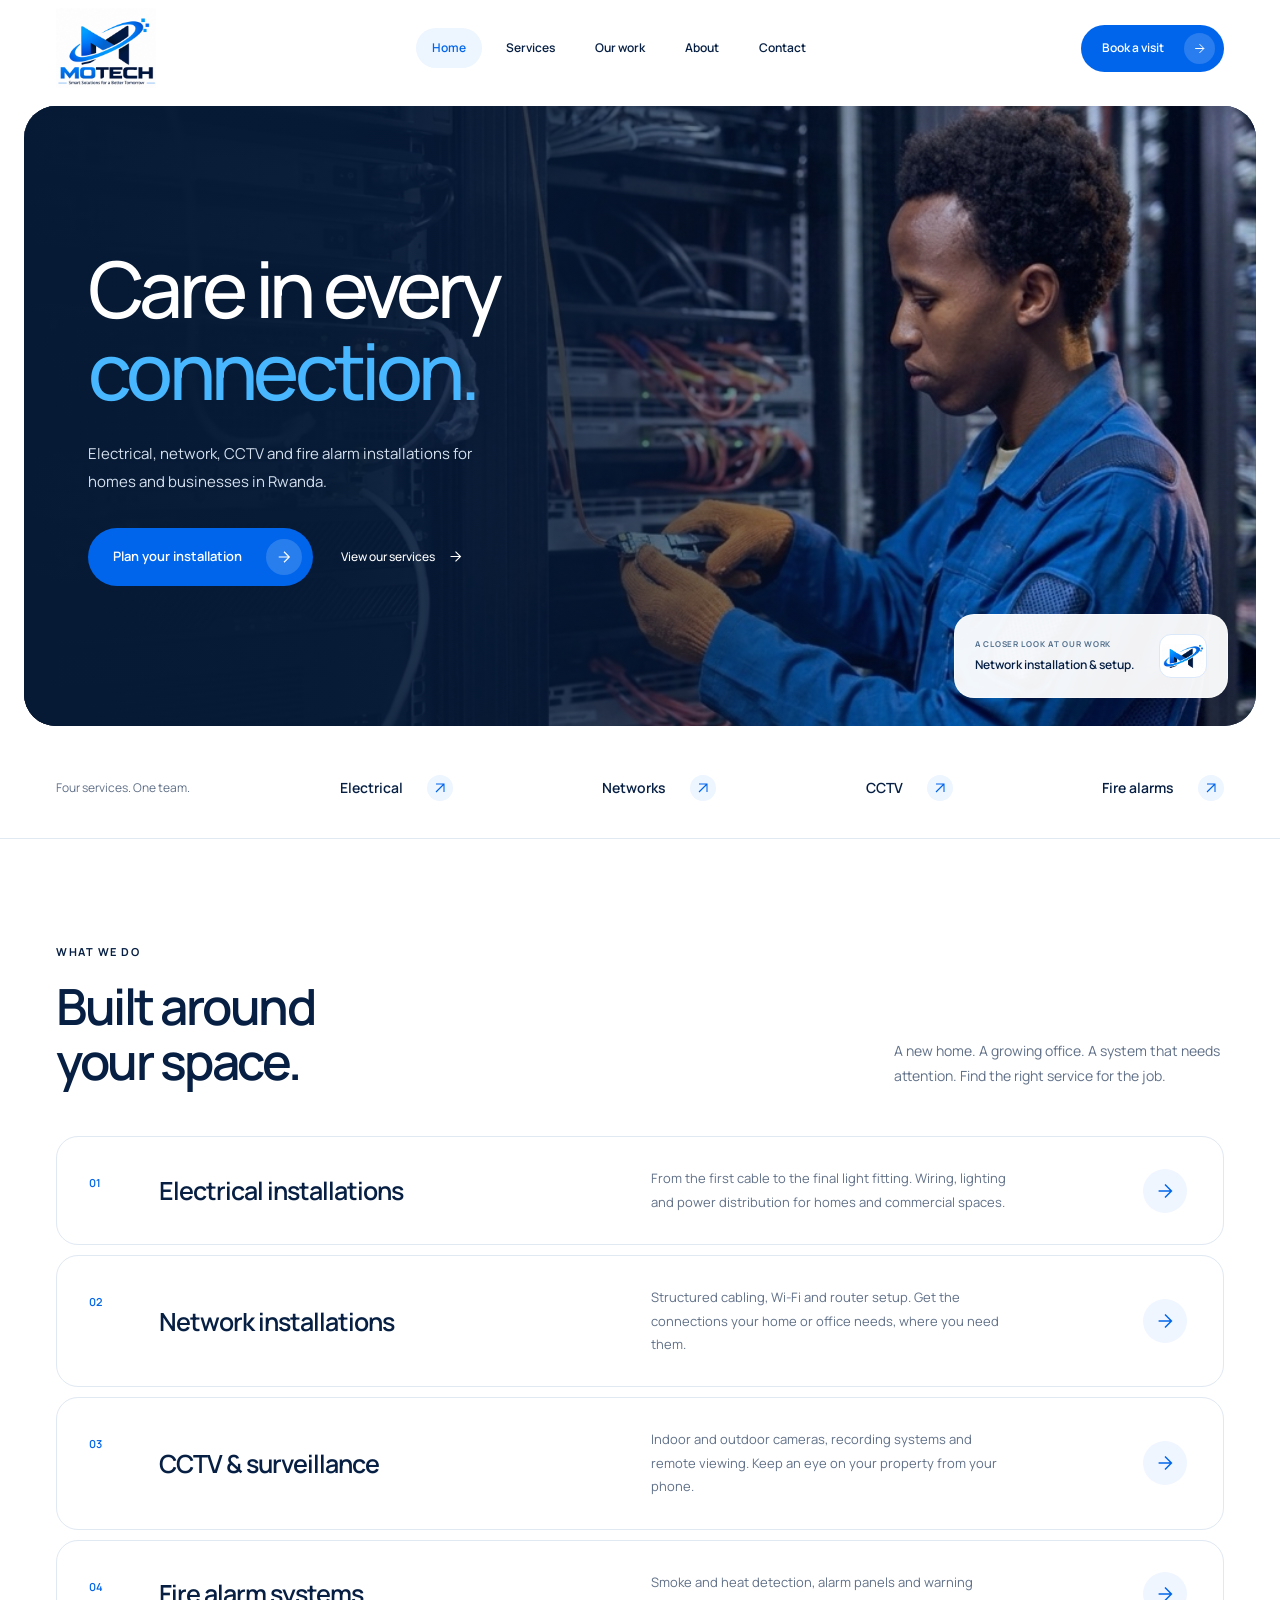
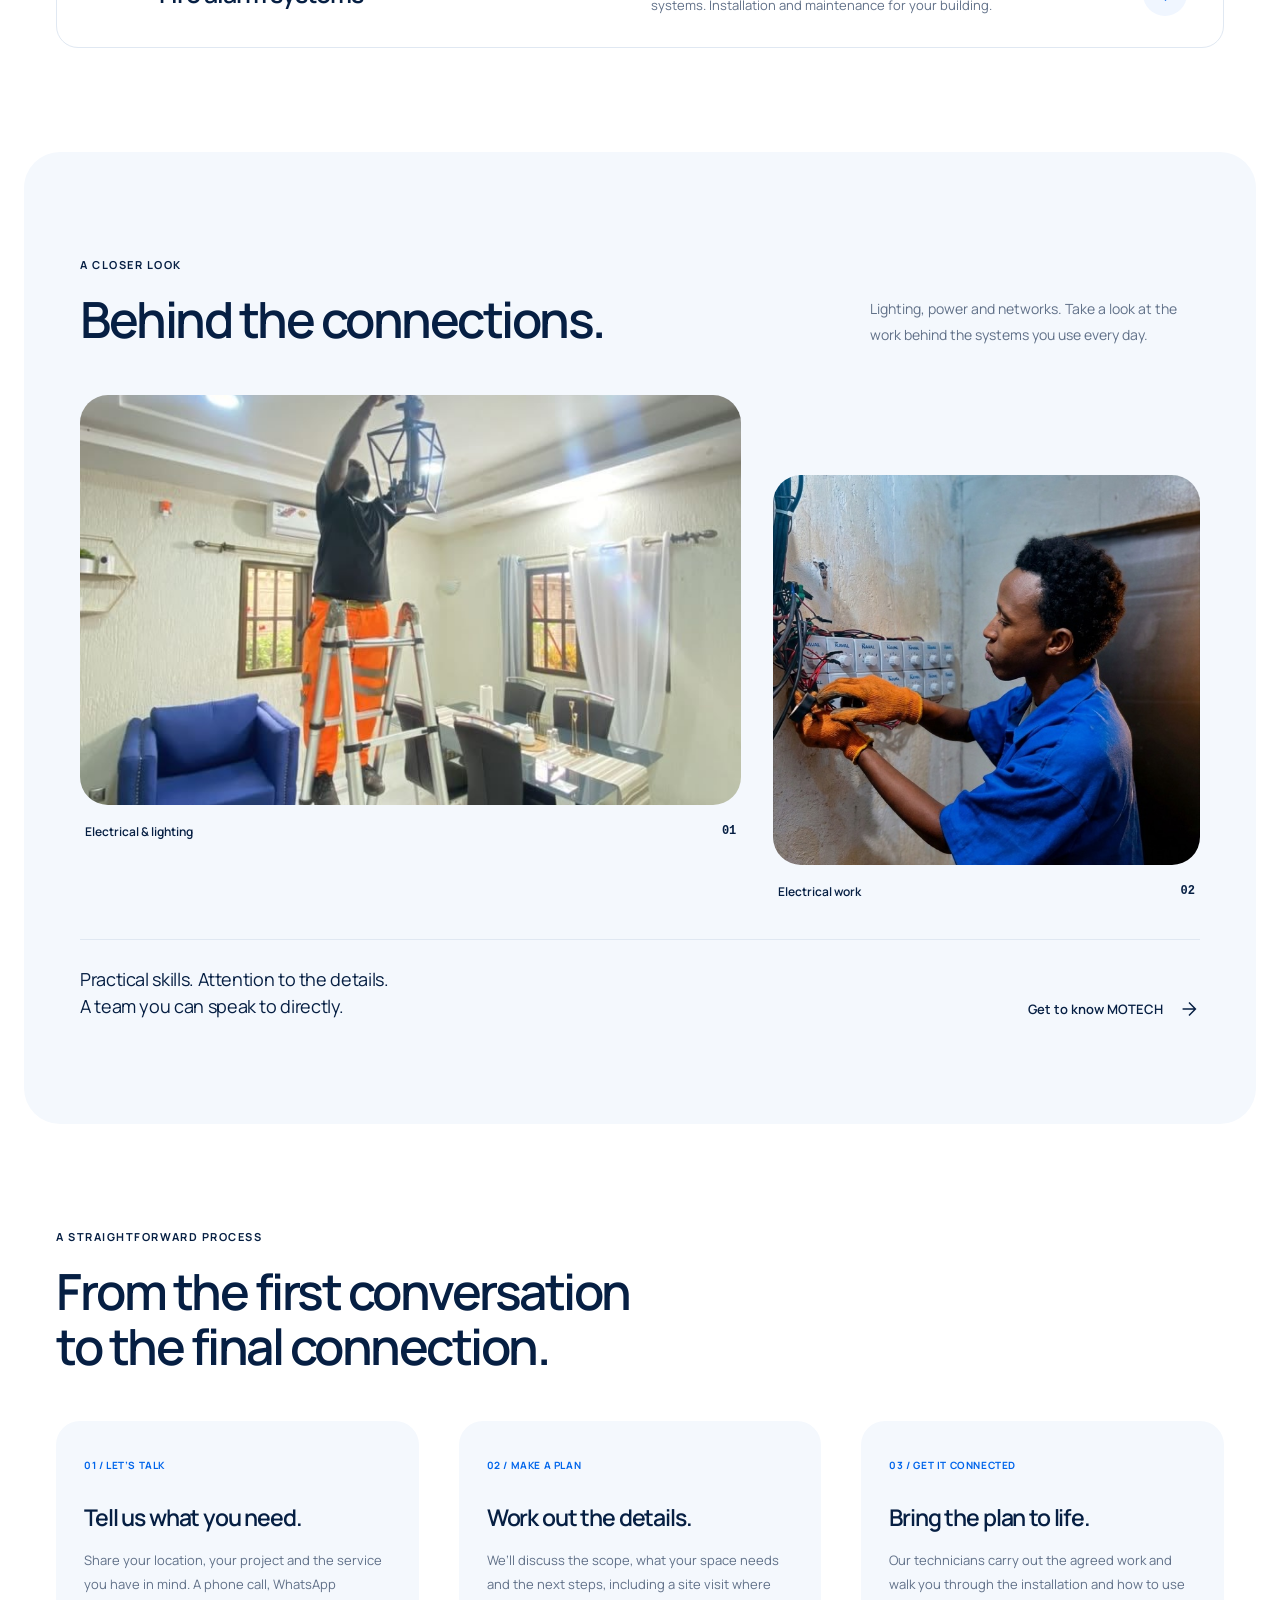
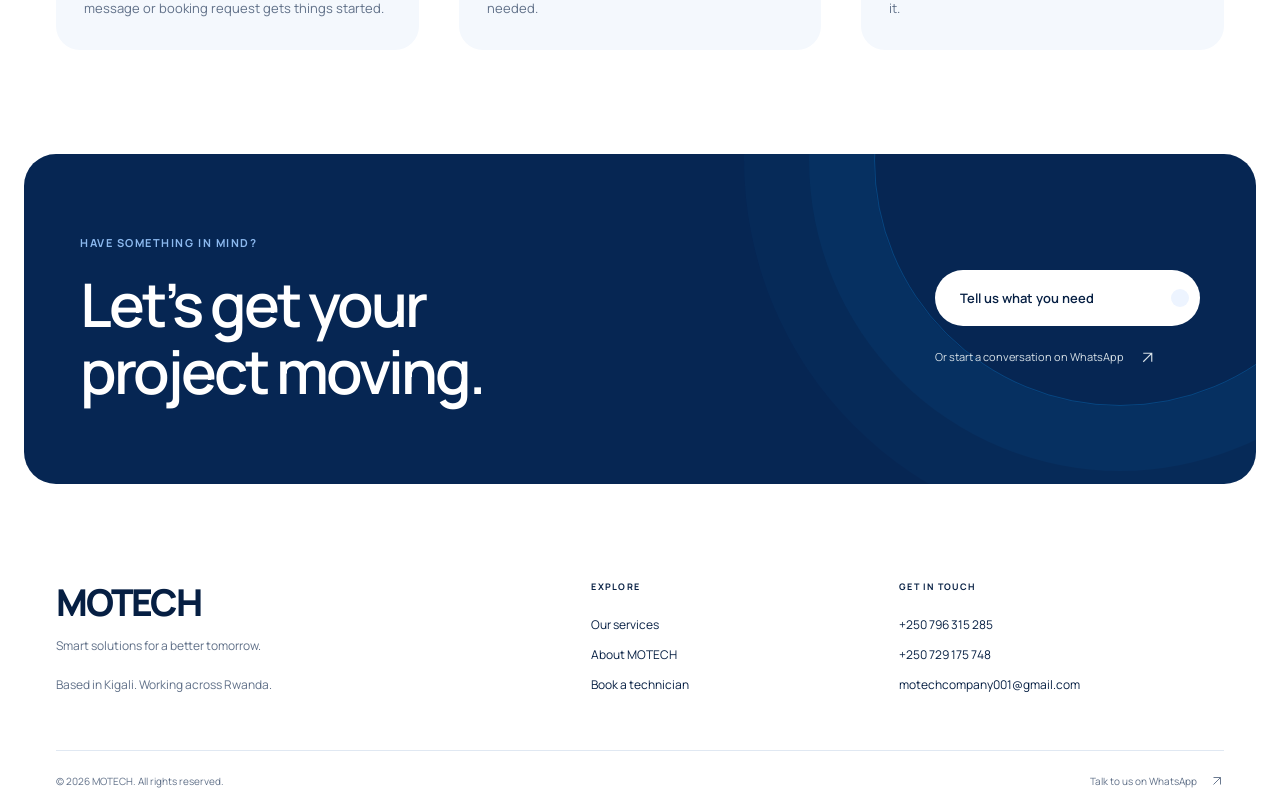
==== commit 278ea9cf: "Refine MOTECH branding, hero, and responsive design" ====
--- a/index.html
+++ b/index.html
@@ -3,7 +3,7 @@
   <head>
     <meta charset="utf-8" />
     <meta name="viewport" content="width=device-width, initial-scale=1" />
-    <meta name="theme-color" content="#112d39" />
+    <meta name="theme-color" content="#061f43" />
     <title>
       Electrical, Network &amp; Security Installations in Rwanda | MOTECH
     </title>
@@ -27,6 +27,13 @@
       content="https://motechcompany.github.io/assets/network-installation.jpg"
     />
     <link rel="icon" href="assets/logo.png" type="image/png" />
+    <link
+      rel="preload"
+      href="assets/manrope-variable.ttf"
+      as="font"
+      type="font/ttf"
+      crossorigin
+    />
     <link rel="stylesheet" href="style.css" />
     <script src="script.js" defer></script>
     <noscript
@@ -66,15 +73,6 @@
   </head>
   <body>
     <a class="skip-link" href="#main">Skip to content</a>
-    <div class="utility">
-      <div class="container utility-inner">
-        <span>Electrical · Networks · Security</span
-        ><span
-          >Kigali, Rwanda <span class="utility-separator">/</span>
-          <a href="tel:+250796315285">+250 796 315 285</a></span
-        >
-      </div>
-    </div>
     <header class="site-header">
       <div class="container header-inner">
         <a class="brand" href="index.html" aria-label="MOTECH home"
@@ -115,18 +113,14 @@
     <main id="main">
       <section class="home-hero container">
         <div class="hero-copy">
-          <p class="eyebrow">
-            <span class="status-dot"></span> Installation services · Kigali,
-            Rwanda
-          </p>
-          <h1>Every<br />connection<br /><em>counts.</em></h1>
+          <h1>Care in every<br /><em>connection.</em></h1>
           <p class="hero-description">
-            Power, connectivity and peace of mind. Electrical, network, CCTV and
-            fire alarm installations for your home or business.
+            Electrical, network, CCTV and fire alarm installations for homes and
+            businesses in Rwanda.
           </p>
           <div class="hero-actions">
             <a class="button button-primary" href="book.html"
-              >Let’s talk about your project<svg
+              >Plan your installation<svg
                 viewBox="0 0 24 24"
                 fill="none"
                 stroke="currentColor"
@@ -134,38 +128,51 @@
                 aria-hidden="true"
               >
                 <path d="M5 12h14M12 5l7 7-7 7" /></svg></a
-            ><a class="phone-link" href="tel:+250796315285"
-              ><svg
-                viewBox="0 0 24 24"
-                fill="none"
-                stroke="currentColor"
-                stroke-width="1.6"
-                aria-hidden="true"
-              >
-                <path
-                  d="m8 3 3 5-3 3a15 15 0 0 0 5 5l3-3 5 3-1 4C10 23 1 14 4 4Z"
-                /></svg
-              ><span>Prefer a call?<strong>+250 796 315 285</strong></span></a
-            >
-          </div>
-          <div class="hero-note">
-            <span>For homes.</span><span>For businesses.</span
-            ><span>Across Rwanda.</span>
+            ><a class="hero-service-link" href="services.html"
+              >View our services<svg
+                viewBox="0 0 24 24"
+                fill="none"
+                stroke="currentColor"
+                stroke-width="1.6"
+                aria-hidden="true"
+              >
+                <path d="M5 12h14M12 5l7 7-7 7" /></svg
+            ></a>
           </div>
         </div>
         <figure class="hero-visual">
           <img
-            src="assets/electrical-installation.jpg"
-            width="735"
-            height="981"
-            alt="MOTECH technician fitting a pendant light in a home"
+            src="assets/network-installation.jpg"
+            width="1000"
+            height="753"
+            alt="MOTECH technician working on connections at a network rack"
             fetchpriority="high"
           />
           <figcaption>
             <span
-              ><span class="eyebrow">On the job</span>Care in every
-              connection.</span
-            ><span class="photo-index">01 / MOTECH</span>
+              ><span class="eyebrow">A closer look at our work</span>Network
+              installation &amp; setup.</span
+            ><span class="photo-index" aria-hidden="true"
+              ><svg
+                class="logo-symbol"
+                viewBox="110 95 960 550"
+                fill="none"
+                overflow="hidden"
+              >
+                <defs>
+                  <clipPath id="motech-emblem-clip">
+                    <rect x="110" y="95" width="960" height="550" />
+                  </clipPath>
+                </defs>
+                <image
+                  href="assets/logo.png"
+                  clip-path="url(#motech-emblem-clip)"
+                  x="0"
+                  y="0"
+                  width="1122"
+                  height="905"
+                /></svg
+            ></span>
           </figcaption>
         </figure>
       </section>
@@ -309,14 +316,14 @@
           <div class="work-grid">
             <figure class="work-wide">
               <img
-                src="assets/network-installation.jpg"
-                width="1000"
-                height="753"
+                src="assets/electrical-installation.jpg"
+                width="735"
+                height="981"
                 loading="lazy"
-                alt="Technician checking cabling at a network rack"
+                alt="Technician installing a pendant light in a home"
               />
               <figcaption>
-                <span>Networks & connectivity</span><span>01</span>
+                <span>Electrical & lighting</span><span>01</span>
               </figcaption>
             </figure>
             <figure class="work-portrait">
--- a/style.css
+++ b/style.css
@@ -1,12 +1,21 @@
+@font-face {
+  font-family: "Manrope";
+  src: url("assets/manrope-variable.ttf") format("truetype");
+  font-style: normal;
+  font-weight: 200 800;
+  font-display: swap;
+}
 :root {
-  --paper: #f7f7f2;
+  --paper: #fff;
   --white: #fff;
-  --ink: #112d39;
-  --muted: #56666c;
-  --blue: #075cce;
-  --line: #d7dedb;
-  --soft: #edf0e9;
-  --font: Arial, Helvetica, sans-serif;
+  --ink: #061f43;
+  --muted: #607088;
+  --blue: #0065eb;
+  --line: #e0e8f2;
+  --soft: #f0f6fc;
+  --font: "Manrope", Arial, Helvetica, sans-serif;
+  --cyan: #00a8f3;
+  --radius: 28px;
   --max: 1240px;
 }
 * {
@@ -34,9 +43,11 @@
 h1,
 h2,
 h3 {
-  font-weight: 500;
-  line-height: 1.06;
-  letter-spacing: -0.045em;
+  font-weight: 600;
+
+  line-height: 1.1;
+
+  letter-spacing: -0.05em;
 }
 h1 {
   font-size: clamp(48px, 6.3vw, 84px);
@@ -124,39 +135,24 @@
 .skip-link:focus {
   transform: translateY(0);
 }
-.utility {
-  background: var(--ink);
-  color: #e3e9eb;
-  font-size: 11px;
-  letter-spacing: 0.025em;
-}
-.utility-inner {
-  min-height: 34px;
-  display: flex;
-  justify-content: space-between;
-  align-items: center;
-  gap: 20px;
-}
-.utility a:hover {
-  text-decoration: underline;
-}
-.utility-separator {
-  margin-inline: 15px;
-  color: #8b9da5;
-}
 .site-header {
   position: sticky;
   top: 0;
   z-index: 20;
-  background: #fff;
-  border-bottom: 1px solid var(--line);
+
+  background: rgba(255, 255, 255, 0.96);
+
+  border-bottom: 0;
+
+  backdrop-filter: blur(18px);
 }
 .header-inner {
   display: flex;
   align-items: center;
   justify-content: space-between;
   gap: 32px;
-  height: 94px;
+
+  height: 96px;
 }
 .brand {
   display: block;
@@ -169,16 +165,22 @@
 }
 .main-nav {
   display: flex;
-  gap: 30px;
+
+  gap: 8px;
   align-items: center;
   margin-left: auto;
   margin-right: 24px;
-  font-size: 13px;
+
+  font-size: 12px;
   font-weight: 600;
+
+  margin-inline: auto;
 }
 .main-nav a {
-  padding: 10px 0;
+  padding: 10px 16px;
   position: relative;
+
+  border-radius: 999px;
 }
 .main-nav a::after {
   content: "";
@@ -189,6 +191,8 @@
   height: 2px;
   background: var(--blue);
   transition: width 0.15s;
+
+  display: none;
 }
 .main-nav a:hover::after,
 .main-nav [aria-current="page"]::after {
@@ -196,6 +200,8 @@
 }
 .main-nav [aria-current="page"] {
   color: var(--blue);
+
+  background: #edf5ff;
 }
 .header-actions {
   display: flex;
@@ -204,22 +210,38 @@
 }
 .button {
   display: inline-flex;
+
   gap: 24px;
   justify-content: space-between;
   align-items: center;
-  padding: 17px 22px;
+
+  padding: 9px 10px 9px 24px;
   border: 1px solid transparent;
+
   font-size: 13px;
   font-weight: 600;
   line-height: 1.5;
+
   transition:
-    background-color 0.15s,
-    color 0.15s;
+    background-color 160ms ease,
+    color 160ms ease,
+    transform 160ms cubic-bezier(0.23, 1, 0.32, 1),
+    box-shadow 160ms ease;
+
   min-height: 56px;
+
+  border-radius: 999px;
 }
 .button svg {
-  width: 20px;
-  height: 20px;
+  width: 36px;
+
+  height: 36px;
+
+  padding: 9px;
+
+  background: rgba(255, 255, 255, 0.16);
+
+  border-radius: 50%;
 }
 .button-primary,
 .button-small {
@@ -231,13 +253,15 @@
   background: #064b9f;
 }
 .button-small {
-  padding: 11px 16px;
-  min-height: 44px;
-  gap: 22px;
+  padding: 7px 8px 7px 20px;
+  min-height: 46px;
+  gap: 20px;
   font-size: 12px;
 }
+
 .button-white {
   background: white;
+
   color: var(--ink);
 }
 .button-white:hover {
@@ -257,10 +281,13 @@
 .menu-toggle {
   display: none;
   border: 0;
-  background: transparent;
+
+  background: #f0f5fb;
   padding: 10px;
   width: 42px;
   height: 42px;
+
+  border-radius: 50%;
 }
 .menu-toggle span {
   display: block;
@@ -269,59 +296,6 @@
   background: var(--ink);
   margin: 5px 0;
 }
-.home-hero {
-  display: grid;
-  grid-template-columns: 1.12fr 1fr;
-  gap: 60px;
-  padding-block: 54px 58px;
-  align-items: center;
-}
-.hero-copy {
-  padding-block: 13px;
-}
-.hero-copy .eyebrow {
-  display: flex;
-  align-items: center;
-  gap: 10px;
-  font-size: 10px;
-  letter-spacing: 0.1em;
-}
-.status-dot {
-  display: inline-block;
-  flex-shrink: 0;
-  width: 7px;
-  height: 7px;
-  border-radius: 50%;
-  background: var(--blue);
-}
-.hero-copy h1 {
-  font-size: clamp(60px, 6.4vw, 88px);
-  line-height: 0.99;
-  letter-spacing: -0.06em;
-  margin: 30px 0 24px;
-}
-.hero-copy em {
-  font-family: Georgia, "Times New Roman", serif;
-  font-weight: 400;
-  color: var(--blue);
-  letter-spacing: -0.065em;
-}
-.hero-description {
-  font-size: 16px;
-  max-width: 390px;
-  line-height: 1.7;
-}
-.hero-actions {
-  display: flex;
-  align-items: center;
-  gap: 24px;
-  flex-wrap: wrap;
-  margin-top: 30px;
-}
-.hero-actions .button {
-  gap: 18px;
-  padding-inline: 18px;
-}
 .phone-link {
   display: flex;
   align-items: center;
@@ -344,58 +318,9 @@
   font-weight: 600;
   color: var(--ink);
 }
-.hero-note {
-  display: flex;
-  gap: 22px;
-  font-size: 10px;
-  color: var(--muted);
-  margin-top: 38px;
-  padding-top: 18px;
-  border-top: 1px solid var(--line);
-  max-width: 410px;
-}
-.hero-visual {
-  position: relative;
-  align-self: stretch;
-  min-height: 540px;
-  background: #dce2dd;
-  overflow: hidden;
-}
-.hero-visual > img {
-  height: 100%;
-  position: absolute;
-  inset: 0;
-  object-fit: cover;
-  object-position: center 52%;
-}
-.hero-visual figcaption {
-  position: absolute;
-  left: 20px;
-  right: 20px;
-  bottom: 20px;
-  background: var(--white);
-  padding: 19px 20px;
-  display: flex;
-  align-items: center;
-  justify-content: space-between;
-  gap: 12px;
-  font-size: 14px;
-  font-weight: 500;
-}
-.hero-visual .eyebrow {
-  display: block;
-  margin-bottom: 5px;
-  font-size: 9px;
-  color: var(--muted);
-}
-.photo-index {
-  font-size: 9px;
-  font-weight: 600;
-  letter-spacing: 0.04em;
-  white-space: nowrap;
-}
 .service-strip {
-  border-top: 1px solid var(--line);
+  border-top: 0;
+
   border-bottom: 1px solid var(--line);
 }
 .service-strip > .container {
@@ -403,18 +328,23 @@
   align-items: center;
   justify-content: space-between;
   gap: 20px;
-  min-height: 74px;
+
+  min-height: 100px;
   font-size: 13px;
 }
 .service-strip .container > span {
   color: var(--muted);
-  font-size: 11px;
+
+  font-size: 12px;
 }
 .service-strip a {
   display: flex;
   align-items: center;
-  gap: 16px;
+
+  gap: 24px;
   font-weight: 600;
+
+  font-size: 14px;
 }
 .service-strip svg {
   width: 16px;
@@ -442,30 +372,48 @@
   line-height: 1.8;
 }
 .service-list {
-  border-top: 1px solid var(--ink);
+  border-top: 0;
+
+  display: grid;
+
+  gap: 10px;
 }
 .service-row {
   display: grid;
-  grid-template-columns: 50px 1fr 1fr 48px;
+
+  grid-template-columns: 42px 1fr 1fr 48px;
   gap: 28px;
   align-items: center;
   border-bottom: 1px solid var(--line);
-  padding: 34px 0;
+
+  padding: 30px 32px;
   transition: background-color 0.15s;
+
+  border: 1px solid var(--line);
+
+  border-radius: 22px;
+
+  background: #fff;
 }
 .service-row:hover {
   background: var(--soft);
 }
 .service-number {
-  font-family: monospace;
-  font-size: 12px;
+  font-family: var(--font);
+
+  font-size: 11px;
   color: var(--blue);
   align-self: start;
   padding-top: 7px;
+
+  font-weight: 600;
 }
 .service-row h3 {
-  font-size: 27px;
+  font-size: 25px;
+
   letter-spacing: -0.04em;
+
+  font-weight: 600;
 }
 .service-row > p {
   font-size: 13px;
@@ -475,7 +423,8 @@
 .round-arrow {
   width: 44px;
   height: 44px;
-  border: 1px solid var(--line);
+
+  border: 0;
   border-radius: 50%;
   display: flex;
   justify-content: center;
@@ -483,6 +432,10 @@
   transition:
     background-color 0.15s,
     color 0.15s;
+
+  background: #f0f6ff;
+
+  color: var(--blue);
 }
 .service-row:hover .round-arrow {
   background: var(--ink);
@@ -490,17 +443,28 @@
   border-color: var(--ink);
 }
 .work-section {
-  background: var(--soft);
+  background: #f4f8fd;
+
+  border-radius: 36px;
+
+  width: calc(100% - 48px);
+
+  max-width: 1440px;
+
+  margin-inline: auto;
 }
 .work-grid {
   display: grid;
   grid-template-columns: 1.55fr 1fr;
-  gap: 36px;
+
+  gap: 32px;
   align-items: start;
 }
 .work-grid figure img {
   object-fit: cover;
   height: 410px;
+
+  border-radius: 28px;
 }
 .work-grid .work-portrait {
   padding-top: 80px;
@@ -517,6 +481,14 @@
   display: flex;
   justify-content: space-between;
   padding-top: 13px;
+
+  padding: 17px 5px 0;
+
+  font-size: 12px;
+
+  font-weight: 600;
+
+  color: var(--ink);
 }
 .work-grid figcaption span:last-child {
   font-family: monospace;
@@ -525,7 +497,8 @@
   display: flex;
   justify-content: space-between;
   align-items: flex-end;
-  border-top: 1px solid #ccd4cd;
+
+  border-top: 1px solid var(--line);
   margin-top: 38px;
   padding-top: 26px;
   gap: 30px;
@@ -542,20 +515,30 @@
   gap: 40px;
 }
 .process-grid article {
-  border-top: 1px solid var(--line);
+  border-top: 0;
   padding-top: 24px;
+
+  padding: 30px 28px;
+
+  border-radius: 24px;
+
+  background: #f4f8fd;
 }
 .step {
   font-size: 10px;
   text-transform: uppercase;
   font-weight: 700;
-  letter-spacing: 0.1em;
+
+  letter-spacing: 0.06em;
   color: var(--blue);
 }
 .process-grid h3 {
   margin-block: 27px 16px;
-  font-size: 24px;
+
+  font-size: 23px;
   line-height: 1.2;
+
+  font-weight: 600;
 }
 .process-grid p {
   font-size: 13px;
@@ -563,18 +546,37 @@
   max-width: 320px;
 }
 .project-cta {
-  background: var(--ink);
+  background: #062653;
   color: var(--white);
+
+  position: relative;
+
+  overflow: hidden;
+
+  border-radius: 32px;
+
+  width: calc(100% - 48px);
+
+  max-width: 1360px;
+
+  margin: 0 auto 30px;
 }
 .cta-inner {
   display: flex;
   justify-content: space-between;
   align-items: center;
-  padding-block: 74px;
+
+  padding-block: 80px;
   gap: 44px;
+
+  width: calc(100% - 112px);
+
+  position: relative;
+
+  z-index: 1;
 }
 .project-cta .eyebrow {
-  color: #b1c3cb;
+  color: #8cb9ef;
   margin-bottom: 20px;
 }
 .project-cta h2 {
@@ -612,9 +614,10 @@
   padding-block: 66px 55px;
 }
 .footer-brand {
-  font-size: 33px;
+  font-size: 37px;
   font-weight: 800;
-  letter-spacing: -0.07em;
+
+  letter-spacing: -0.06em;
   line-height: 1.2;
   display: inline-block;
   margin-bottom: 12px;
@@ -626,7 +629,7 @@
   margin-left: 3px;
 }
 .footer-top p {
-  font-size: 11px;
+  font-size: 12px;
 }
 .footer-location {
   margin-top: 20px;
@@ -636,6 +639,7 @@
   flex-direction: column;
   align-items: flex-start;
   gap: 11px;
+
   font-size: 12px;
 }
 .footer-links .eyebrow {
@@ -668,13 +672,13 @@
   height: 14px;
 }
 .page-intro {
-  padding-block: 72px 64px;
+  padding-block: 64px 60px;
 }
 .page-intro > .eyebrow {
   margin-bottom: 22px;
 }
 .page-intro h1 {
-  max-width: 900px;
+  max-width: 950px;
 }
 .page-lead {
   font-size: 17px;
@@ -736,6 +740,8 @@
 .detail-photo img {
   height: 560px;
   object-fit: cover;
+
+  border-radius: 28px;
 }
 .detail-photo figcaption {
   margin-top: 12px;
@@ -782,6 +788,8 @@
   width: 100%;
   height: 300px;
   object-fit: cover;
+
+  border-radius: 24px;
 }
 .detail-secondary h2 {
   font-size: 34px;
@@ -803,6 +811,8 @@
 .about-layout figure > img {
   height: 640px;
   object-fit: cover;
+
+  border-radius: 28px;
 }
 .about-layout figcaption {
   margin-top: 14px;
@@ -889,9 +899,11 @@
   overflow-wrap: anywhere;
 }
 .contact-aside {
-  background: var(--soft);
+  background: #eff6ff;
   padding: 38px;
   height: fit-content;
+
+  border-radius: 28px;
 }
 .contact-aside h2 {
   font-size: 36px;
@@ -954,8 +966,14 @@
 }
 .booking-panel {
   background: white;
-  border: 1px solid var(--line);
-  padding: 36px;
+
+  border: 1px solid #e4ebf5;
+
+  padding: 38px;
+
+  border-radius: 28px;
+
+  box-shadow: 0 16px 64px -28px rgba(12, 54, 108, 0.2);
 }
 .booking-panel h2 {
   font-size: 30px;
@@ -992,12 +1010,16 @@
 .form-group textarea {
   width: 100%;
   max-width: 100%;
-  border: 1px solid #bdc9cc;
-  background: #fff;
+
+  border: 1px solid #d9e3f0;
+
+  background: #fbfcff;
   color: var(--ink);
-  border-radius: 0;
+
+  border-radius: 12px;
   min-height: 49px;
-  padding: 12px;
+
+  padding: 13px 15px;
   font-size: 13px;
   line-height: 1.6;
 }
@@ -1034,6 +1056,8 @@
   line-height: 1.8;
   margin-top: 20px;
   border-left: 3px solid;
+
+  border-radius: 12px;
 }
 .form-message.success {
   background: #eef6ef;
@@ -1054,24 +1078,7 @@
 .booking-complete .submit-button {
   display: none;
 }
-@media (min-width: 1450px) {
-  .home-hero {
-    gap: 90px;
-  }
-  .hero-visual {
-    min-height: 610px;
-  }
-  .hero-copy h1 {
-    font-size: 96px;
-  }
-  .hero-actions {
-    gap: 28px;
-  }
-  .hero-description {
-    font-size: 18px;
-    max-width: 430px;
-  }
-}
+
 @media (max-width: 1120px) {
   .container {
     width: calc(100% - 72px);
@@ -1082,26 +1089,6 @@
   }
   .header-inner {
     gap: 26px;
-  }
-  .home-hero {
-    gap: 32px;
-  }
-  .hero-copy h1 {
-    font-size: 70px;
-  }
-  .hero-visual {
-    min-height: 535px;
-  }
-  .hero-actions {
-    gap: 20px;
-  }
-  .hero-actions .button {
-    padding-inline: 16px;
-    font-size: 12px;
-  }
-  .hero-note {
-    gap: 16px;
-    font-size: 9px;
   }
   .service-row {
     grid-template-columns: 32px 1fr 1fr 44px;
@@ -1177,39 +1164,6 @@
   .menu-toggle[aria-expanded="true"] span:last-child {
     transform: translateY(-3.5px) rotate(-45deg);
   }
-  .home-hero {
-    padding-block: 38px;
-    gap: 28px;
-    grid-template-columns: 1.05fr 1fr;
-  }
-  .hero-copy h1 {
-    font-size: 58px;
-    margin-top: 24px;
-  }
-  .hero-copy .eyebrow {
-    font-size: 8px;
-  }
-  .hero-description {
-    font-size: 14px;
-  }
-  .hero-visual {
-    min-height: 500px;
-  }
-  .hero-visual figcaption {
-    left: 12px;
-    right: 12px;
-    bottom: 12px;
-    padding: 15px;
-    font-size: 12px;
-  }
-  .photo-index {
-    display: none;
-  }
-  .hero-note {
-    flex-wrap: wrap;
-    gap: 6px 15px;
-    margin-top: 25px;
-  }
   .service-strip .container {
     flex-wrap: wrap;
     justify-content: flex-start;
@@ -1358,17 +1312,6 @@
   .container {
     width: calc(100% - 40px);
   }
-  .utility-inner {
-    justify-content: center;
-    min-height: 30px;
-    font-size: 10px;
-  }
-  .utility-inner > span:first-child {
-    display: none;
-  }
-  .utility-separator {
-    margin-inline: 12px;
-  }
   .header-inner {
     height: 74px;
   }
@@ -1392,64 +1335,6 @@
   .button-small svg {
     width: 17px;
     height: 17px;
-  }
-  .home-hero {
-    display: flex;
-    flex-direction: column;
-    align-items: stretch;
-    padding-top: 30px;
-    padding-bottom: 30px;
-    gap: 32px;
-  }
-  .hero-copy {
-    padding: 0;
-  }
-  .hero-copy .eyebrow {
-    font-size: 8px;
-    letter-spacing: 0.09em;
-  }
-  .hero-copy h1 {
-    font-size: clamp(58px, 13vw, 78px);
-    margin-block: 26px 23px;
-    line-height: 0.99;
-  }
-  .hero-description {
-    font-size: 15px;
-    max-width: 380px;
-  }
-  .hero-actions {
-    gap: 24px;
-    margin-top: 24px;
-  }
-  .hero-actions .button {
-    padding: 16px;
-    font-size: 12px;
-    gap: 22px;
-  }
-  .hero-actions .phone-link {
-    min-height: 38px;
-  }
-  .hero-note {
-    font-size: 10px;
-    max-width: none;
-    gap: 20px;
-    margin-top: 25px;
-    padding-top: 17px;
-  }
-  .hero-visual {
-    min-height: 0;
-    height: 440px;
-    align-self: auto;
-  }
-  .hero-visual img {
-    object-position: center 48%;
-  }
-  .hero-visual figcaption {
-    padding: 17px;
-  }
-  .hero-visual .photo-index {
-    display: block;
-    font-size: 8px;
   }
   .service-strip > .container {
     gap: 15px 28px;
@@ -1800,3 +1685,674 @@
     scroll-behavior: auto !important;
   }
 }
+
+/* The home page is anchored by a single photographic brand moment. */
+.home-hero {
+  position: relative;
+  isolation: isolate;
+  display: flex;
+  align-items: center;
+  width: min(calc(100% - 48px), 1360px);
+  min-height: 670px;
+  padding: 64px 64px 52px;
+  margin-block: 10px 12px;
+  overflow: hidden;
+  border-radius: 32px;
+  color: white;
+  background: #061c3d;
+}
+.hero-copy {
+  position: relative;
+  z-index: 2;
+  max-width: 650px;
+}
+.hero-copy h1 {
+  font-size: clamp(66px, 6.1vw, 88px);
+  font-weight: 500;
+  line-height: 1.02;
+  letter-spacing: -0.065em;
+  margin: 28px 0 25px;
+}
+.hero-copy em {
+  font-style: normal;
+  color: #48b7ff;
+}
+.hero-description {
+  color: #d4e0ee;
+  font-size: 15px;
+  line-height: 1.85;
+  max-width: 420px;
+}
+.hero-actions {
+  display: flex;
+  flex-wrap: wrap;
+  align-items: center;
+  gap: 25px;
+  margin-top: 27px;
+}
+.hero-actions .button {
+  min-height: 58px;
+}
+.hero-actions .phone-link strong {
+  color: white;
+  font-size: 12px;
+}
+.hero-actions .phone-link span {
+  color: #b8cce2;
+}
+.hero-actions .phone-link > svg {
+  color: #52b9ff;
+}
+.hero-visual {
+  position: absolute;
+  inset: 0;
+  margin: 0;
+  z-index: 0;
+}
+.hero-visual > img {
+  height: 100%;
+  width: 100%;
+  object-fit: cover;
+  object-position: center 42%;
+}
+.hero-visual::after {
+  content: "";
+  position: absolute;
+  inset: 0;
+  background: linear-gradient(
+    90deg,
+    #061a36 0%,
+    #061a36f5 25%,
+    #061a36bc 45%,
+    #061a3629 75%,
+    #061a3615 100%
+  );
+}
+.hero-visual figcaption {
+  position: absolute;
+  z-index: 1;
+  bottom: 28px;
+  right: 28px;
+  display: flex;
+  align-items: center;
+  gap: 25px;
+  max-width: 370px;
+  padding: 19px 20px;
+  border: 1px solid #ffffff65;
+  border-radius: 20px;
+  background: #fffffff2;
+  color: var(--ink);
+  box-shadow: 0 12px 40px #00152c15;
+  font-size: 12px;
+  font-weight: 600;
+}
+.hero-visual .eyebrow {
+  display: block;
+  color: #53718e;
+  font-size: 8px;
+  letter-spacing: 0.09em;
+  margin-bottom: 5px;
+}
+.photo-index {
+  display: grid;
+  place-items: center;
+  width: 38px;
+  height: 38px;
+  flex-shrink: 0;
+  border-radius: 12px;
+  background: #0065eb;
+  color: #fff;
+  font-size: 18px;
+  font-weight: 800;
+  font-style: italic;
+}
+.button-white svg {
+  background: #edf4ff;
+  color: var(--blue);
+}
+.button-small svg {
+  width: 31px;
+  height: 31px;
+  padding: 8px;
+}
+.button:active {
+  transform: scale(0.98);
+}
+.button:focus-visible {
+  outline-offset: 4px;
+}
+.main-nav a:hover {
+  color: var(--blue);
+}
+.service-strip a > svg {
+  width: 26px;
+  height: 26px;
+  padding: 5px;
+  border-radius: 50%;
+  background: #edf5ff;
+}
+.project-cta::before {
+  content: "";
+  position: absolute;
+  width: 490px;
+  height: 490px;
+  right: -110px;
+  top: -240px;
+  border-radius: 50%;
+  border: 1px solid #0a9dfc45;
+  box-shadow:
+    0 0 0 65px #0a9dfc0d,
+    0 0 0 130px #0a9dfc08;
+  pointer-events: none;
+}
+.form-group input:focus,
+.form-group select:focus,
+.form-group textarea:focus {
+  background: #fff;
+  border-color: var(--blue);
+  box-shadow: 0 0 0 3px #0065eb0a;
+}
+@media (hover: hover) and (pointer: fine) {
+  .button-primary:hover,
+  .button-small:hover {
+    background: #0058d5;
+    box-shadow: 0 6px 18px -6px #0065eb50;
+  }
+  .service-row:hover {
+    background: #f4f8fe;
+    border-color: #cbdef9;
+  }
+}
+@media (max-width: 1120px) {
+  .home-hero {
+    min-height: 650px;
+    padding: 48px;
+  }
+  .hero-copy h1 {
+    font-size: 78px;
+  }
+  .hero-copy {
+    max-width: 560px;
+  }
+  .hero-visual figcaption {
+    max-width: 320px;
+    gap: 16px;
+    bottom: 24px;
+    right: 24px;
+  }
+  .main-nav {
+    gap: 1px;
+  }
+  .main-nav a {
+    padding-inline: 12px;
+  }
+  .service-row {
+    padding-inline: 26px;
+  }
+  .process-grid article {
+    padding: 26px 22px;
+  }
+}
+@media (max-width: 850px) {
+  .home-hero {
+    width: calc(100% - 32px);
+    min-height: 650px;
+    padding: 42px;
+  }
+  .hero-copy h1 {
+    font-size: 72px;
+  }
+  .hero-description {
+    max-width: 365px;
+    font-size: 14px;
+  }
+  .hero-visual > img {
+    object-position: 60% center;
+  }
+  .hero-visual::after {
+    background: linear-gradient(
+      90deg,
+      #061a36fc 0%,
+      #061a36e6 34%,
+      #061a3675 75%,
+      #061a3633 100%
+    );
+  }
+  .hero-visual figcaption {
+    font-size: 10px;
+    max-width: 280px;
+    padding: 16px;
+  }
+  .hero-visual .eyebrow {
+    font-size: 7px;
+  }
+  .photo-index {
+    width: 32px;
+    height: 32px;
+    font-size: 16px;
+    border-radius: 10px;
+  }
+  .main-nav {
+    left: 16px;
+    right: 16px;
+    top: 76px;
+    border: 1px solid var(--line);
+    border-radius: 22px;
+    padding: 12px;
+    box-shadow: 0 15px 40px #06265315;
+    gap: 4px;
+  }
+  .main-nav a {
+    border: 0;
+    padding: 13px 16px;
+    font-size: 14px;
+  }
+  .work-section {
+    width: calc(100% - 24px);
+    border-radius: 28px;
+  }
+  .work-section > .container {
+    width: calc(100% - 48px);
+  }
+  .service-row {
+    grid-template-columns: 26px 1fr 44px;
+    padding: 25px;
+  }
+  .project-cta {
+    width: calc(100% - 32px);
+    border-radius: 28px;
+  }
+  .cta-inner {
+    width: calc(100% - 72px);
+  }
+  .process-grid {
+    gap: 16px;
+  }
+  .process-grid article {
+    padding: 25px 20px;
+  }
+  .process-grid h3 {
+    font-size: 20px;
+  }
+}
+@media (max-width: 620px) {
+  .home-hero {
+    display: flex;
+    flex-direction: column;
+    align-items: stretch;
+    gap: 0;
+    min-height: 0;
+    padding: 32px 24px 0;
+    width: calc(100% - 24px);
+    border-radius: 26px;
+    margin-block: 6px 10px;
+  }
+  .hero-copy {
+    padding: 0;
+  }
+  .hero-copy h1 {
+    font-size: clamp(46px, 12.5vw, 70px);
+    line-height: 1.05;
+    letter-spacing: -0.065em;
+    margin: 26px 0 22px;
+  }
+  .hero-description {
+    font-size: 13px;
+    line-height: 1.9;
+    max-width: 350px;
+  }
+  .hero-actions {
+    margin-top: 24px;
+    gap: 20px;
+  }
+  .hero-actions .button {
+    min-height: 54px;
+    font-size: 12px;
+    padding: 8px 9px 8px 20px;
+    gap: 20px;
+  }
+  .hero-actions .button > svg {
+    height: 34px;
+    width: 34px;
+    padding: 9px;
+  }
+  .hero-actions .phone-link {
+    display: none;
+  }
+  .hero-visual {
+    position: relative;
+    inset: auto;
+    z-index: 0;
+    width: calc(100% + 48px);
+    margin: 20px -24px 0;
+    height: 290px;
+  }
+  .hero-visual > img {
+    object-position: center 35%;
+  }
+  .hero-visual::after {
+    background: linear-gradient(180deg, #061c3d 0%, #061c3d00 40%);
+  }
+  .hero-visual figcaption {
+    bottom: 16px;
+    right: 16px;
+    left: 16px;
+    max-width: none;
+    justify-content: space-between;
+    padding: 15px;
+    border-radius: 16px;
+    font-size: 10px;
+  }
+  .hero-visual .eyebrow {
+    font-size: 7px;
+  }
+  .button {
+    font-size: 12px;
+    padding-left: 21px;
+  }
+  .button-small {
+    padding: 6px 7px 6px 16px;
+    gap: 14px;
+    min-height: 43px;
+    font-size: 11px;
+  }
+  .button-small svg {
+    width: 29px;
+    height: 29px;
+    padding: 7px;
+  }
+  .header-actions {
+    gap: 12px;
+  }
+  .main-nav {
+    top: 70px;
+  }
+  .service-strip > .container {
+    min-height: 0;
+    padding-block: 24px;
+    gap: 18px 28px;
+  }
+  .service-strip a {
+    font-size: 12px;
+  }
+  .service-strip .container > span {
+    font-size: 11px;
+  }
+  .service-strip a > svg {
+    width: 23px;
+    height: 23px;
+    padding: 4px;
+  }
+  .section-heading {
+    margin-bottom: 30px;
+  }
+  h2 {
+    font-size: 33px;
+    letter-spacing: -0.05em;
+  }
+  .service-list {
+    gap: 10px;
+  }
+  .service-row {
+    padding: 24px 18px;
+    column-gap: 10px;
+    row-gap: 13px;
+    grid-template-columns: 17px 1fr 30px;
+    border-radius: 20px;
+  }
+  .service-row h3 {
+    font-size: 21px;
+    line-height: 1.2;
+  }
+  .service-row > p {
+    font-size: 11px;
+  }
+  .service-number {
+    font-size: 9px;
+    padding-top: 5px;
+  }
+  .service-row > .round-arrow {
+    width: 30px;
+    height: 30px;
+  }
+  .work-section > .container {
+    width: calc(100% - 36px);
+  }
+  .work-grid {
+    gap: 25px;
+  }
+  .work-grid figure img {
+    border-radius: 21px;
+  }
+  .work-grid .work-portrait {
+    width: 85%;
+  }
+  .work-grid figcaption {
+    font-size: 10px;
+  }
+  .process-grid {
+    gap: 12px;
+  }
+  .process-grid article {
+    padding: 26px;
+    border-radius: 22px;
+  }
+  .process-grid h3 {
+    font-size: 24px;
+  }
+  .process-grid p {
+    font-size: 12px;
+  }
+  .project-cta {
+    width: calc(100% - 24px);
+    border-radius: 26px;
+    margin-bottom: 10px;
+  }
+  .cta-inner {
+    width: calc(100% - 48px);
+    padding-block: 42px;
+  }
+  .project-cta h2 {
+    font-size: 37px;
+  }
+  .cta-actions > .button {
+    min-width: 240px;
+  }
+  .detail-photo img,
+  .about-layout figure > img {
+    border-radius: 24px;
+  }
+  .detail-secondary > img {
+    border-radius: 22px;
+  }
+  .booking-panel {
+    border-radius: 24px;
+    padding: 25px 20px;
+  }
+  .booking-copy h1 {
+    font-size: 55px;
+  }
+  .contact-aside {
+    border-radius: 24px;
+  }
+}
+@media (prefers-reduced-motion: reduce) {
+  .button:active {
+    transform: none;
+  }
+}
+
+/* Reuse the actual MOTECH emblem rather than a substitute letter. */
+.photo-index {
+  background: #fff;
+  border: 1px solid #dae8fa;
+  width: 48px;
+  height: 44px;
+  border-radius: 12px;
+}
+.photo-index .logo-symbol {
+  width: 42px;
+  height: 34px;
+}
+@media (max-width: 850px) {
+  .photo-index {
+    width: 43px;
+    height: 40px;
+  }
+  .photo-index .logo-symbol {
+    width: 37px;
+    height: 30px;
+  }
+}
+
+@media (max-width: 620px) {
+  .footer-top {
+    grid-template-columns: 1fr;
+    gap: 30px;
+  }
+  .footer-links {
+    display: flex;
+    flex-direction: row;
+    flex-wrap: wrap;
+    gap: 12px 22px;
+  }
+  .footer-links .eyebrow {
+    width: 100%;
+    margin-bottom: 0;
+  }
+  .footer-links:last-child {
+    display: grid;
+    grid-template-columns: 1fr 1fr;
+    gap: 12px 22px;
+  }
+  .footer-links:last-child .eyebrow,
+  .footer-links a[href^="mailto:"] {
+    grid-column: 1 / -1;
+  }
+  .footer-links a[href^="mailto:"] {
+    font-size: 12px;
+  }
+}
+
+/* A concise photographic hero, without promotional chips or repeated qualifiers. */
+.home-hero {
+  min-height: 620px;
+  padding-block: 76px;
+}
+.hero-copy {
+  max-width: 660px;
+}
+.hero-copy h1 {
+  font-size: clamp(64px, 6.1vw, 88px);
+  line-height: 1.06;
+  margin: 0 0 28px;
+  letter-spacing: -0.06em;
+}
+.hero-description {
+  max-width: 385px;
+  font-size: 15px;
+  line-height: 1.85;
+}
+.hero-actions {
+  margin-top: 32px;
+  gap: 28px;
+}
+.hero-service-link {
+  display: inline-flex;
+  align-items: center;
+  gap: 12px;
+  color: #fff;
+  font-size: 12px;
+  font-weight: 500;
+  padding-block: 12px;
+}
+.hero-service-link svg {
+  width: 17px;
+  height: 17px;
+}
+.hero-service-link:hover {
+  text-decoration: underline;
+  text-underline-offset: 5px;
+}
+@media (max-width: 1120px) {
+  .home-hero {
+    min-height: 600px;
+  }
+  .hero-copy h1 {
+    font-size: 76px;
+  }
+}
+@media (max-width: 850px) {
+  .home-hero {
+    min-height: 580px;
+  }
+  .hero-copy h1 {
+    font-size: 66px;
+  }
+  .hero-actions {
+    gap: 20px;
+  }
+}
+@media (max-width: 620px) {
+  .home-hero {
+    display: flex;
+    justify-content: flex-end;
+    min-height: 640px;
+    padding: 28px 24px;
+  }
+  .hero-copy {
+    position: relative;
+    z-index: 2;
+    width: 100%;
+  }
+  .hero-copy h1 {
+    font-size: clamp(39px, 12vw, 62px);
+    line-height: 1.07;
+    margin: 0 0 20px;
+    letter-spacing: -0.06em;
+  }
+  .hero-description {
+    font-size: 13px;
+    line-height: 1.85;
+    max-width: 330px;
+    color: #dce7f5;
+  }
+  .hero-actions {
+    display: flex;
+    flex-direction: column;
+    align-items: flex-start;
+    gap: 12px;
+    margin-top: 26px;
+  }
+  .hero-actions .button {
+    padding-left: 22px;
+  }
+  .hero-service-link {
+    padding: 8px 2px;
+    font-size: 11px;
+  }
+  .hero-visual {
+    position: absolute;
+    inset: 0;
+    width: 100%;
+    height: 100%;
+    margin: 0;
+  }
+  .hero-visual > img {
+    height: 100%;
+    object-position: right center;
+  }
+  .hero-visual::after {
+    background: linear-gradient(
+      180deg,
+      #061a3610 0%,
+      #061a3620 20%,
+      #061a3699 39%,
+      #061a36f5 64%,
+      #061a36 100%
+    );
+  }
+  .hero-visual figcaption {
+    display: none;
+  }
+}
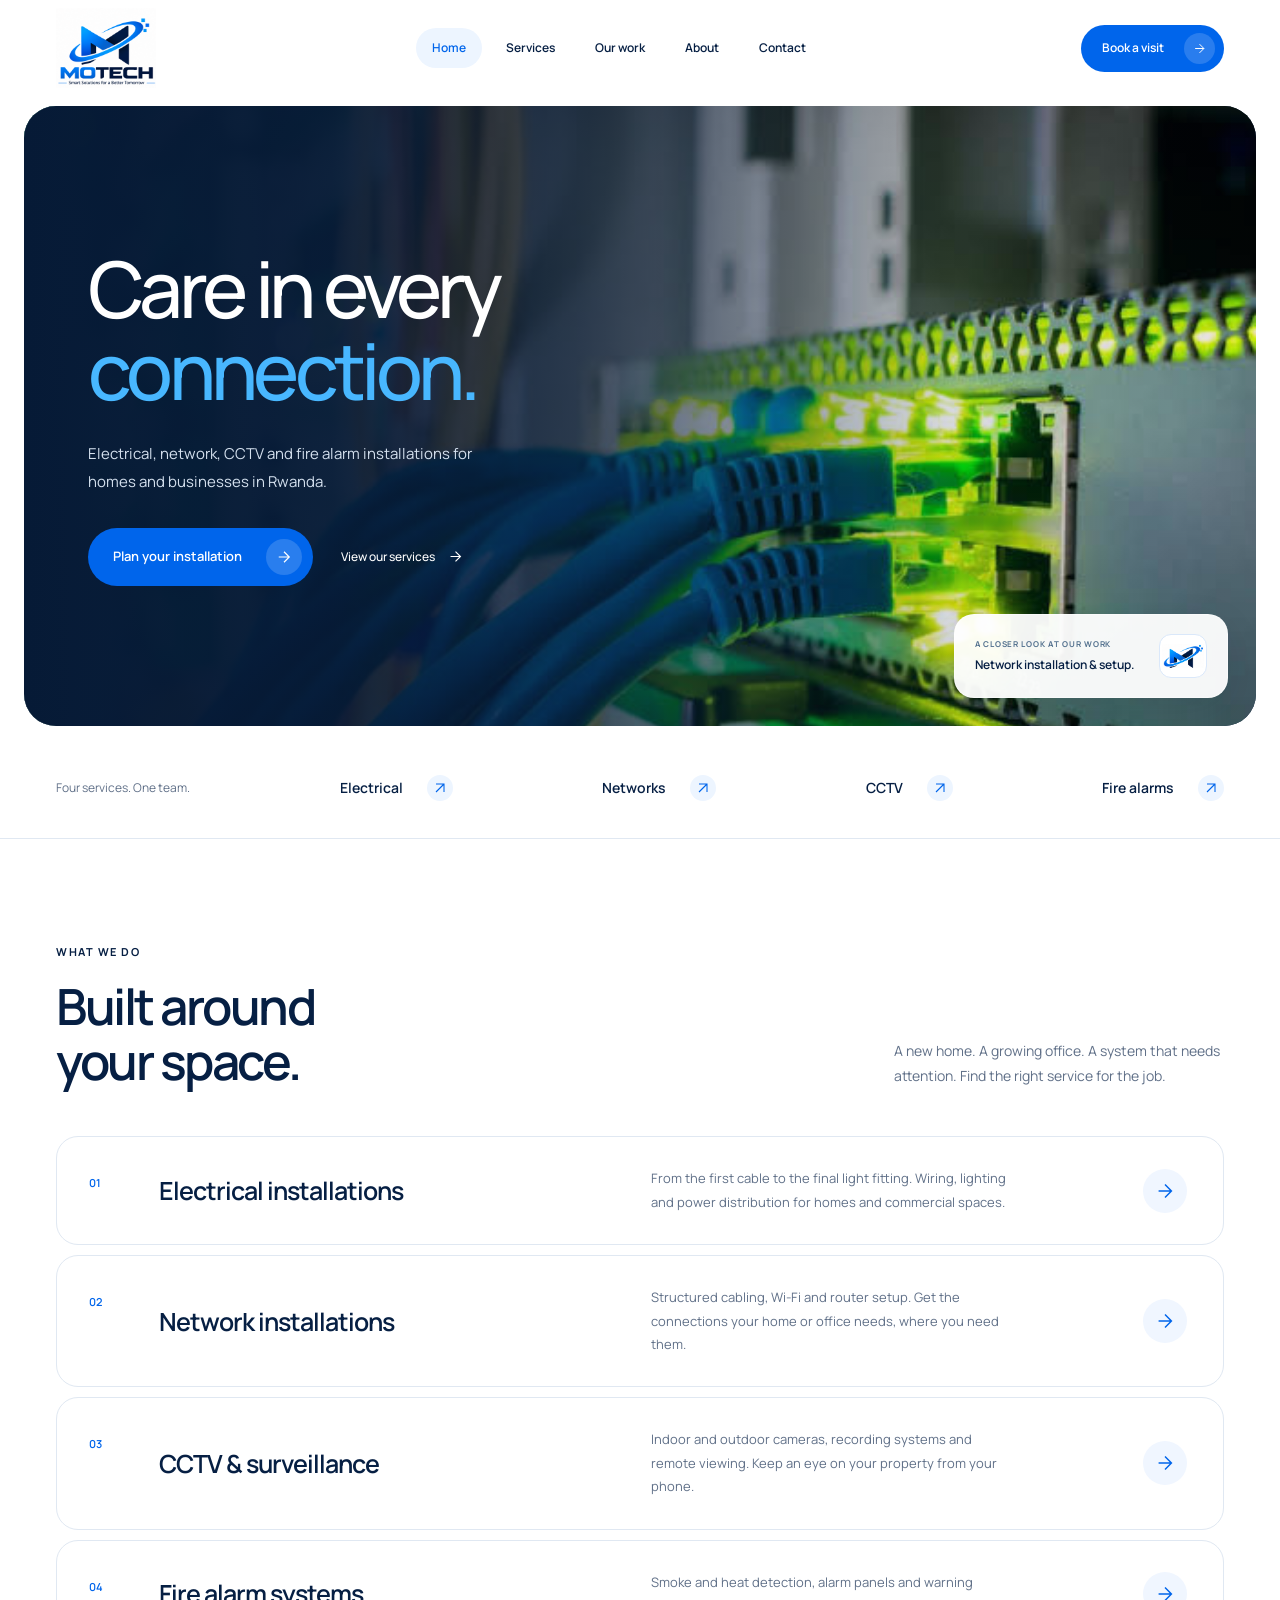
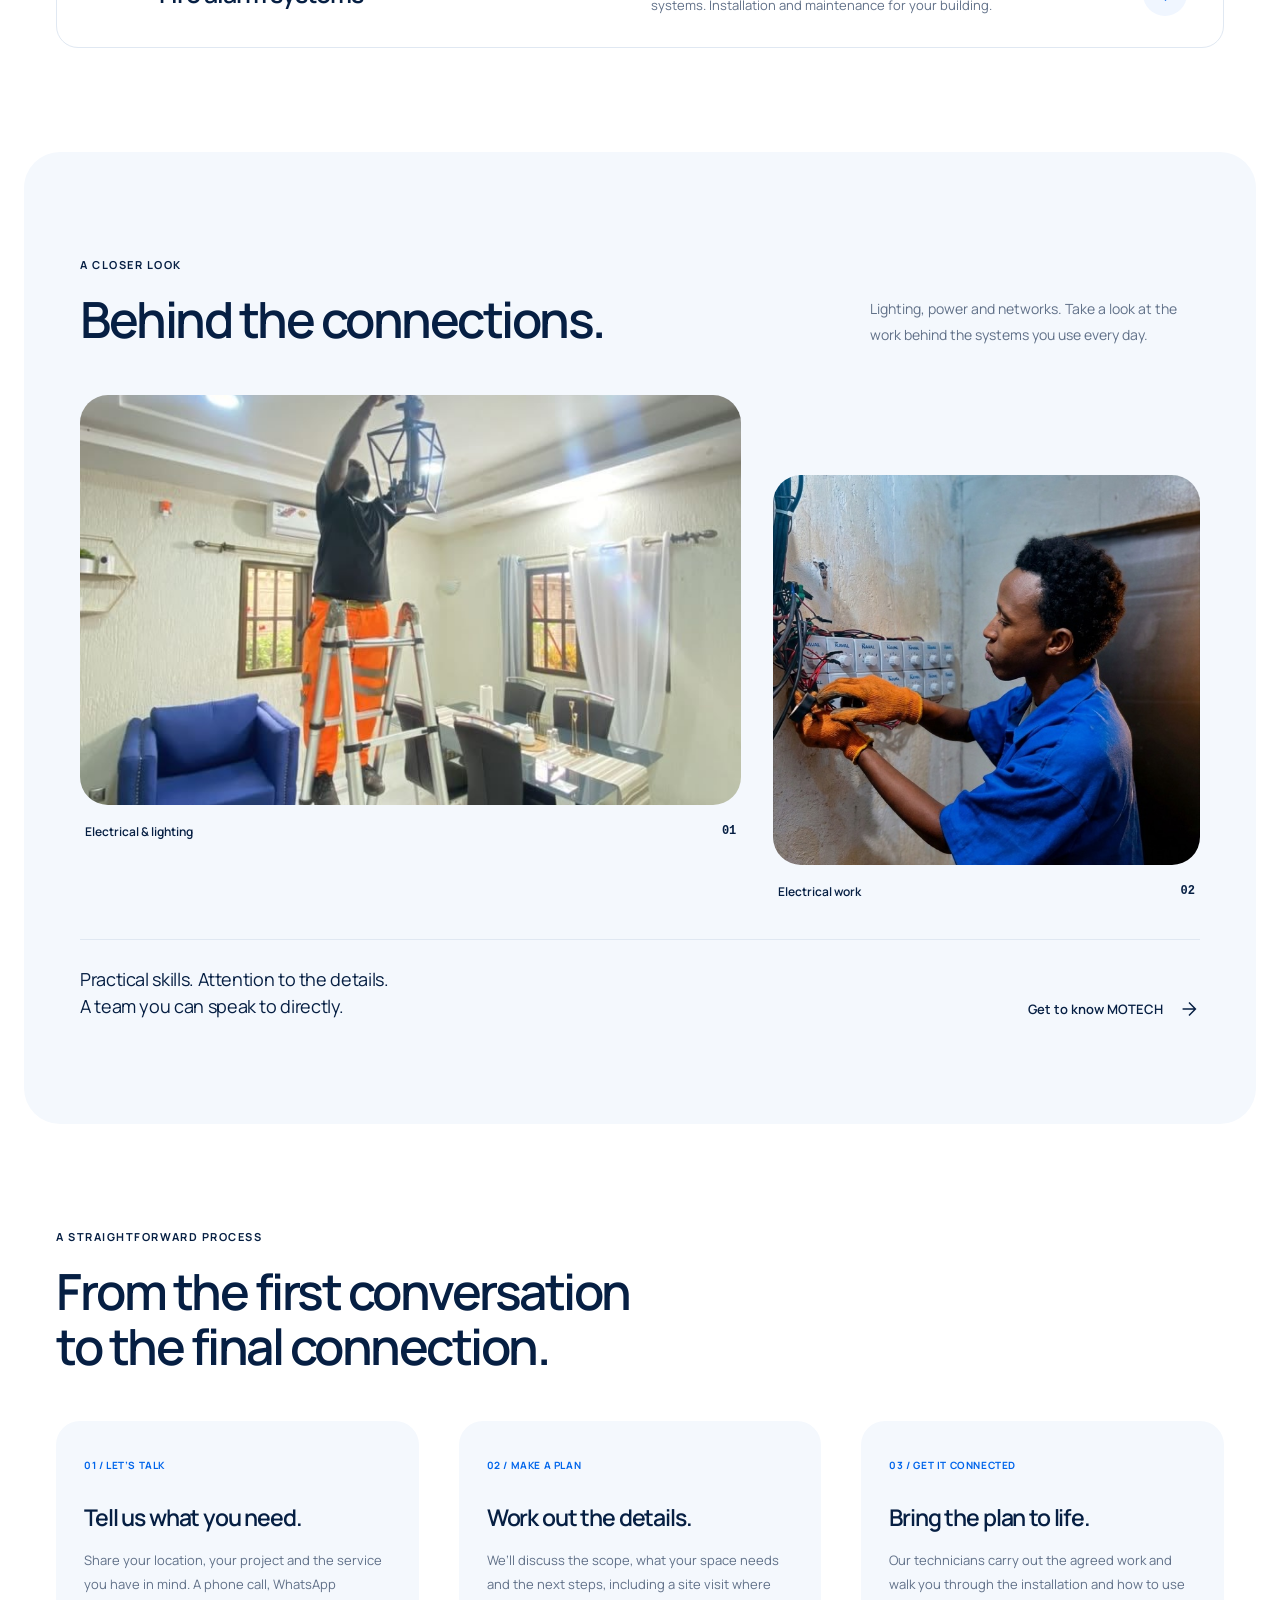
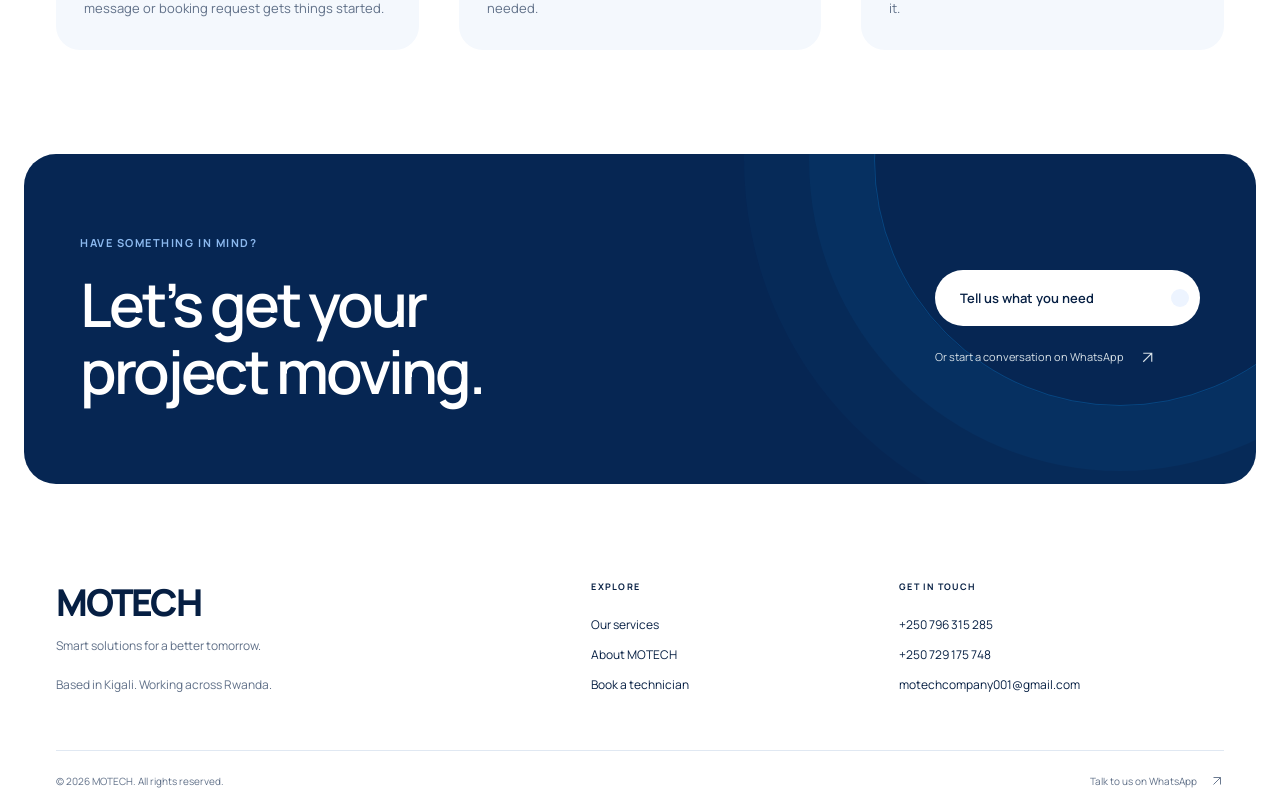
==== commit bd57f060: "Update index.html" ====
--- a/index.html
+++ b/index.html
@@ -142,7 +142,7 @@
         </div>
         <figure class="hero-visual">
           <img
-            src="assets/network-installation.jpg"
+            src="assets/home pic.jpg"
             width="1000"
             height="753"
             alt="MOTECH technician working on connections at a network rack"
